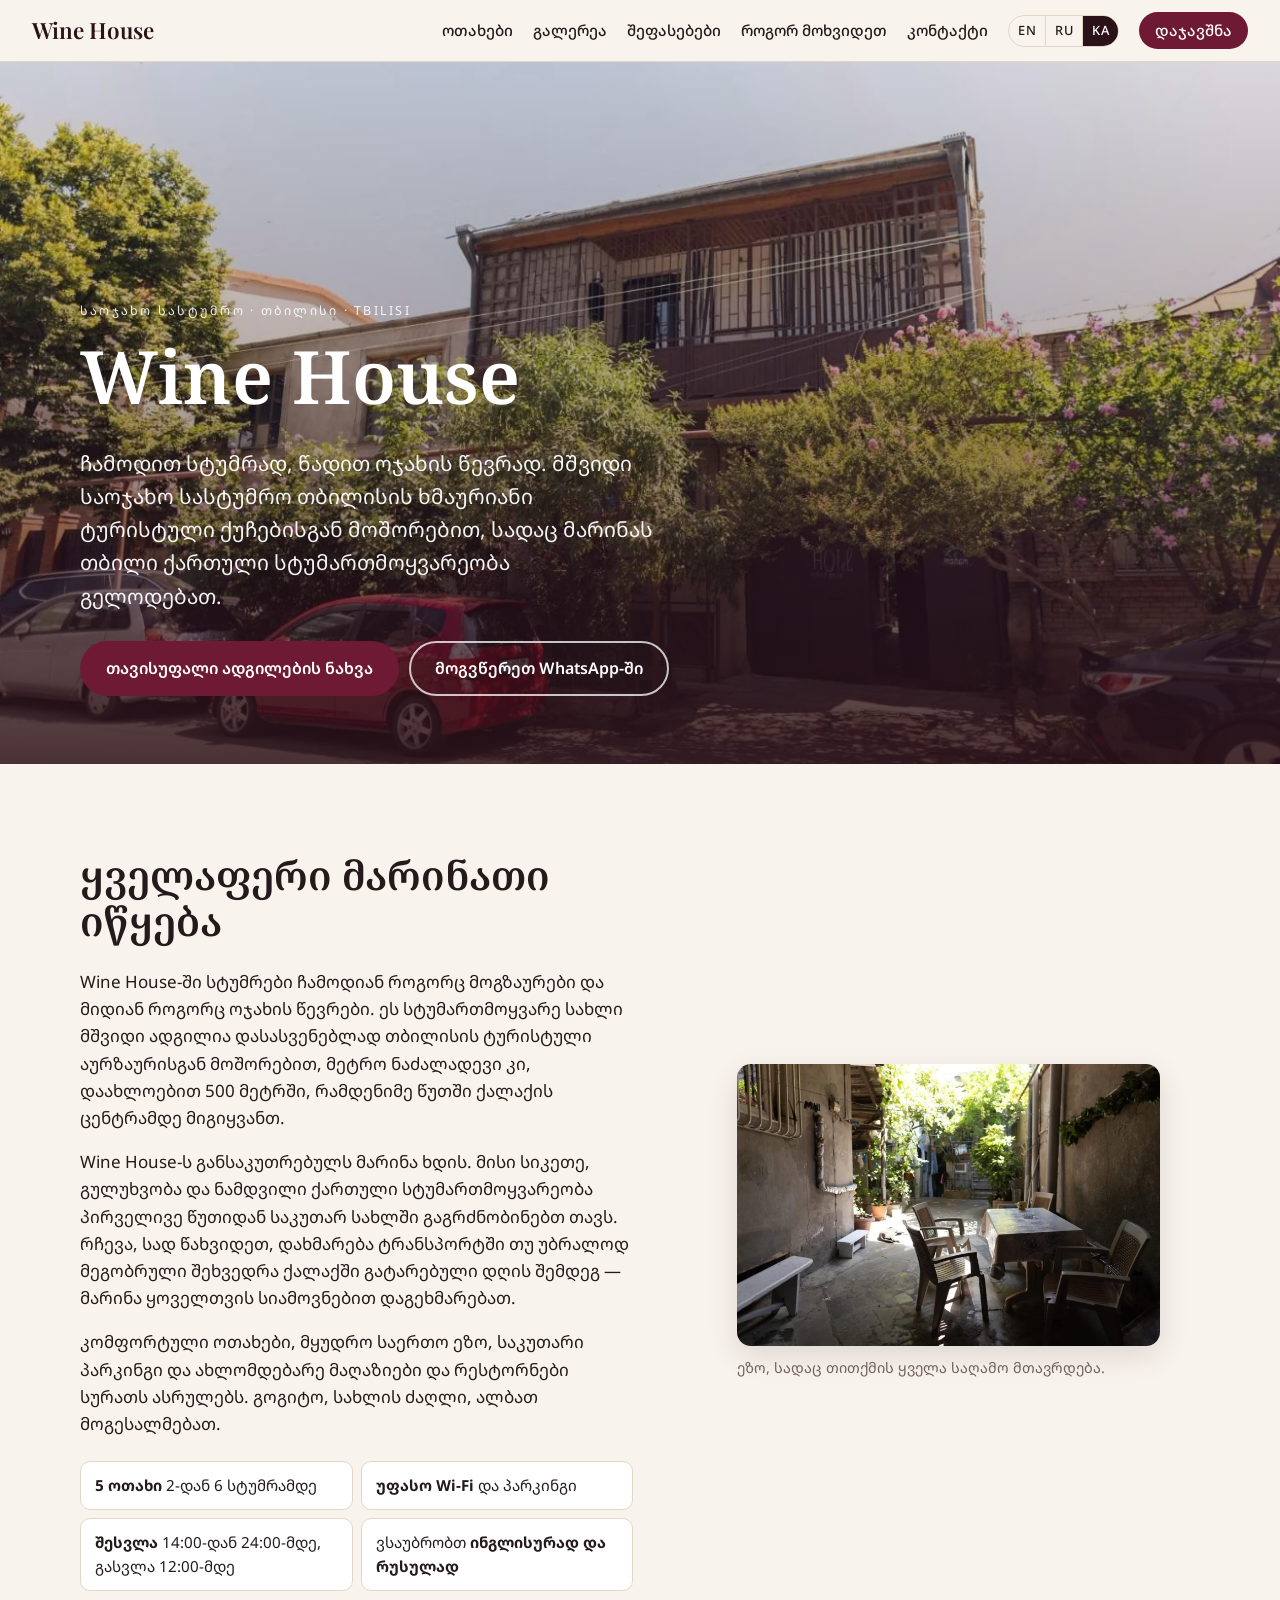
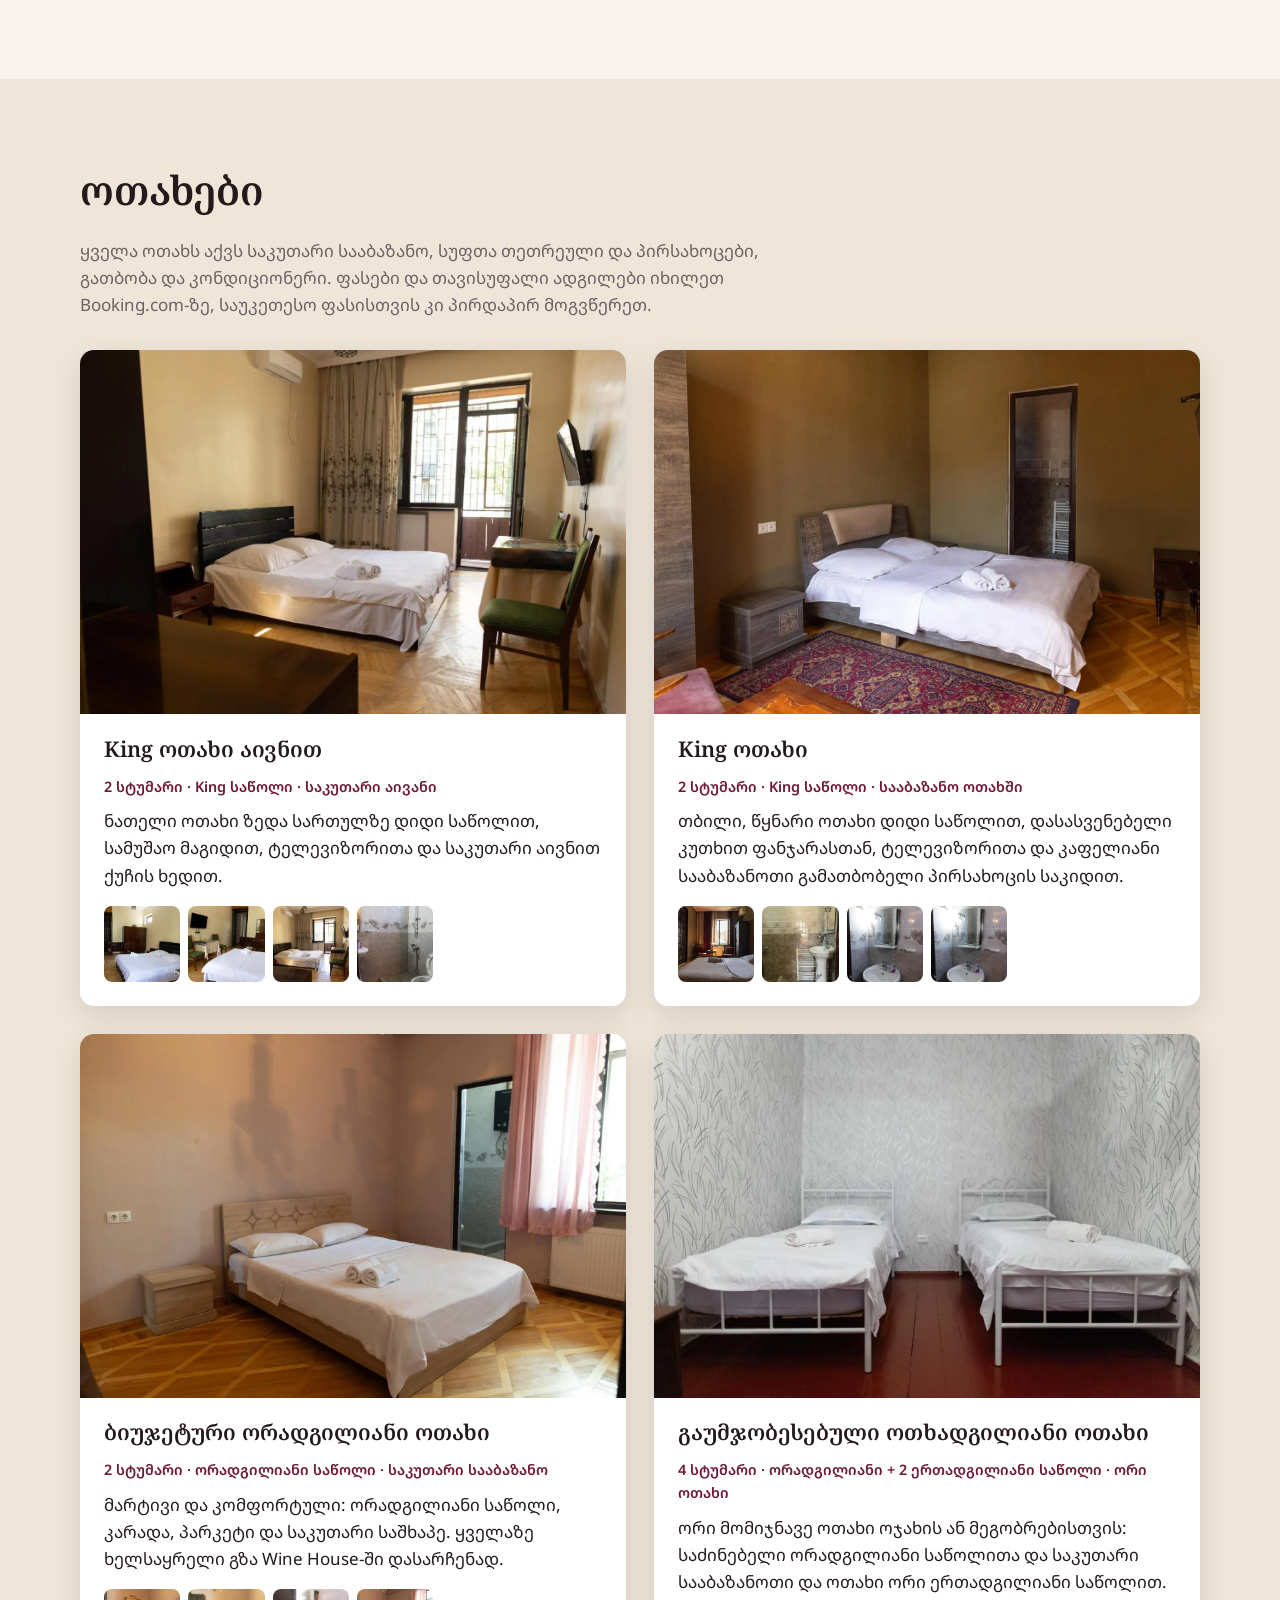
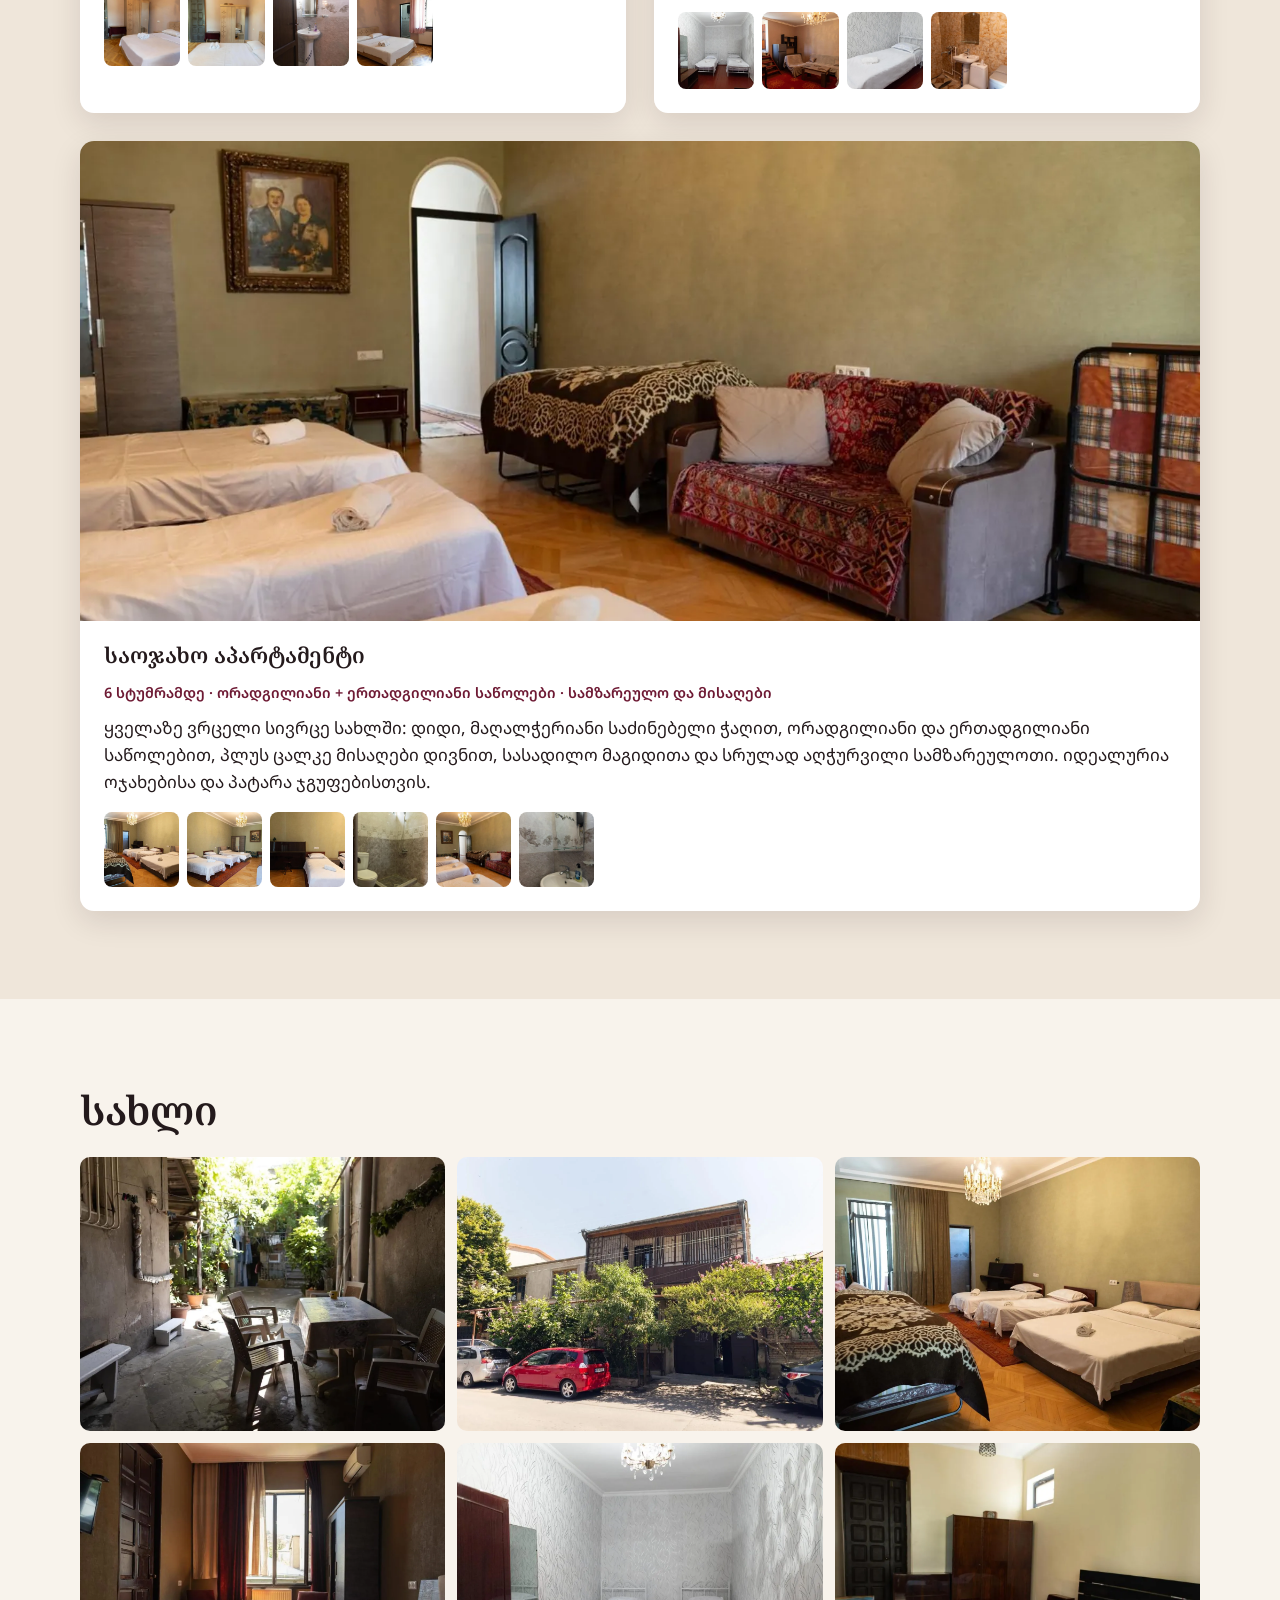
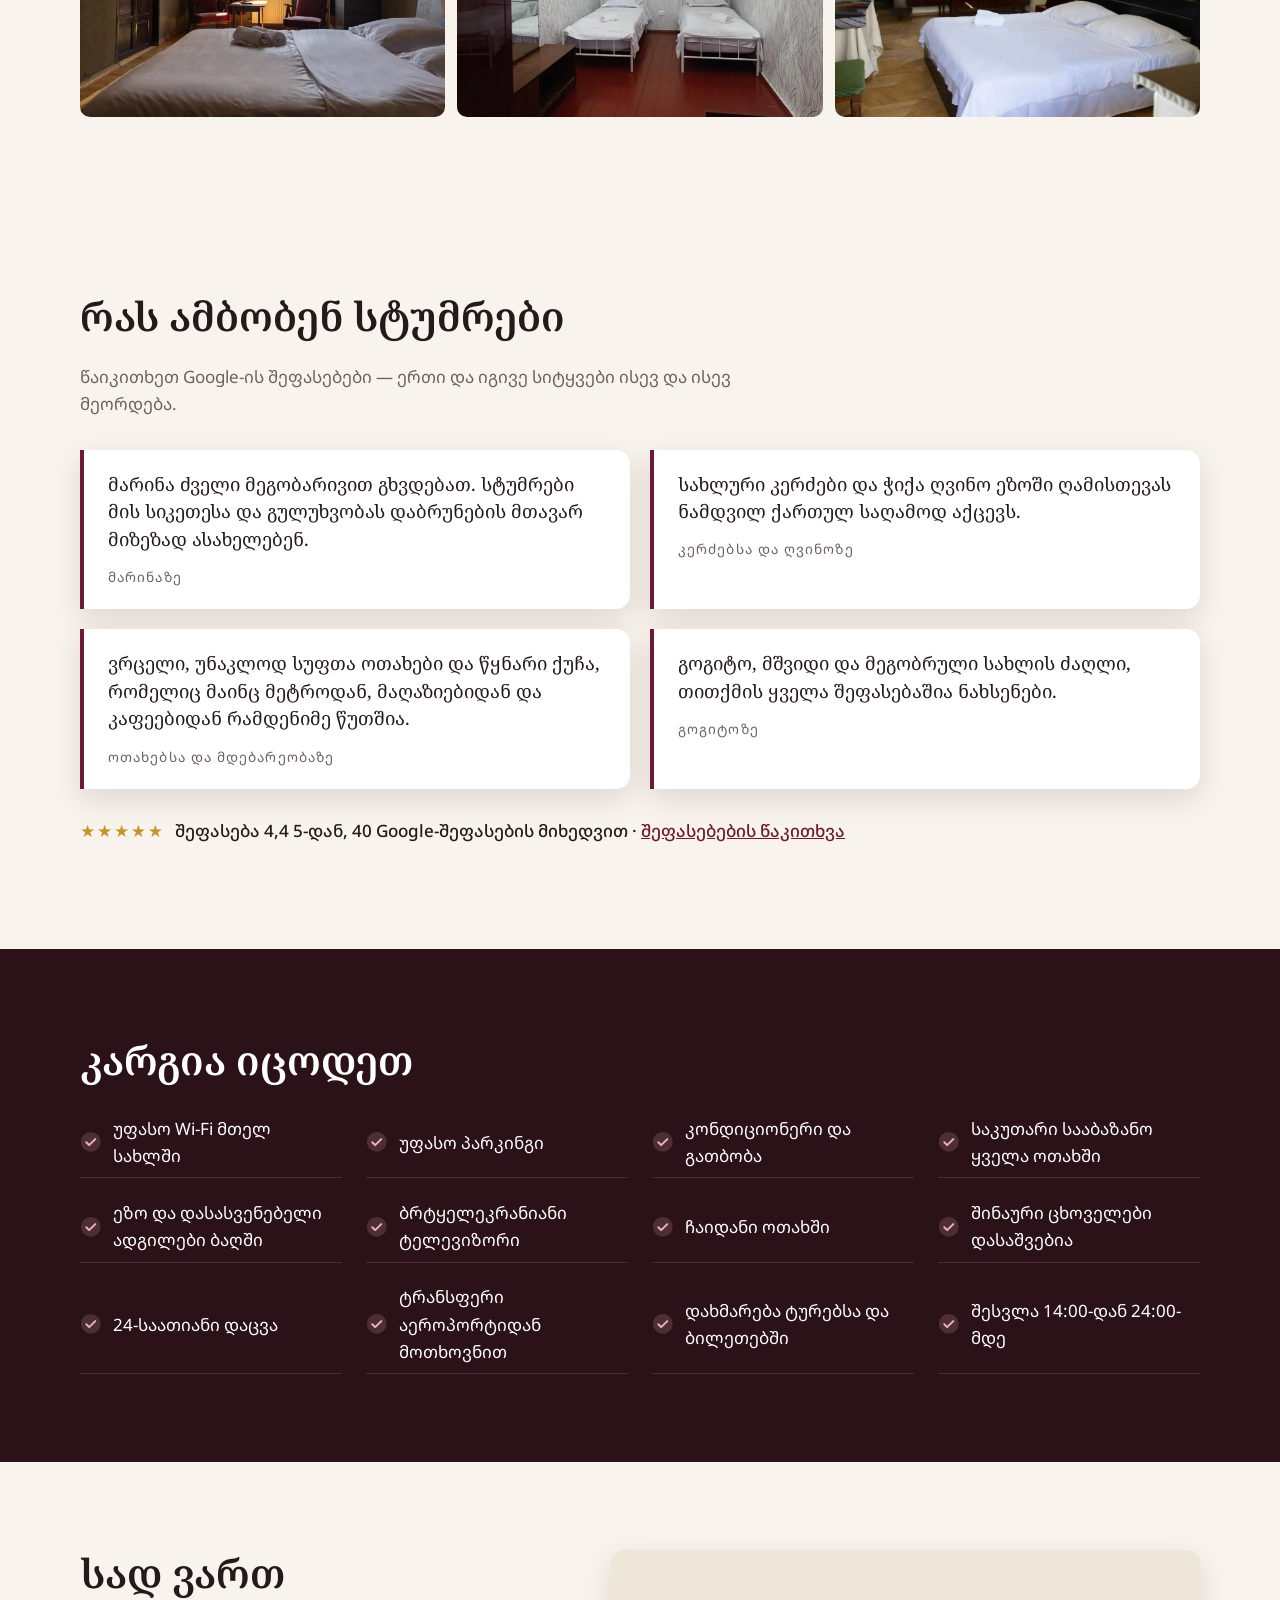
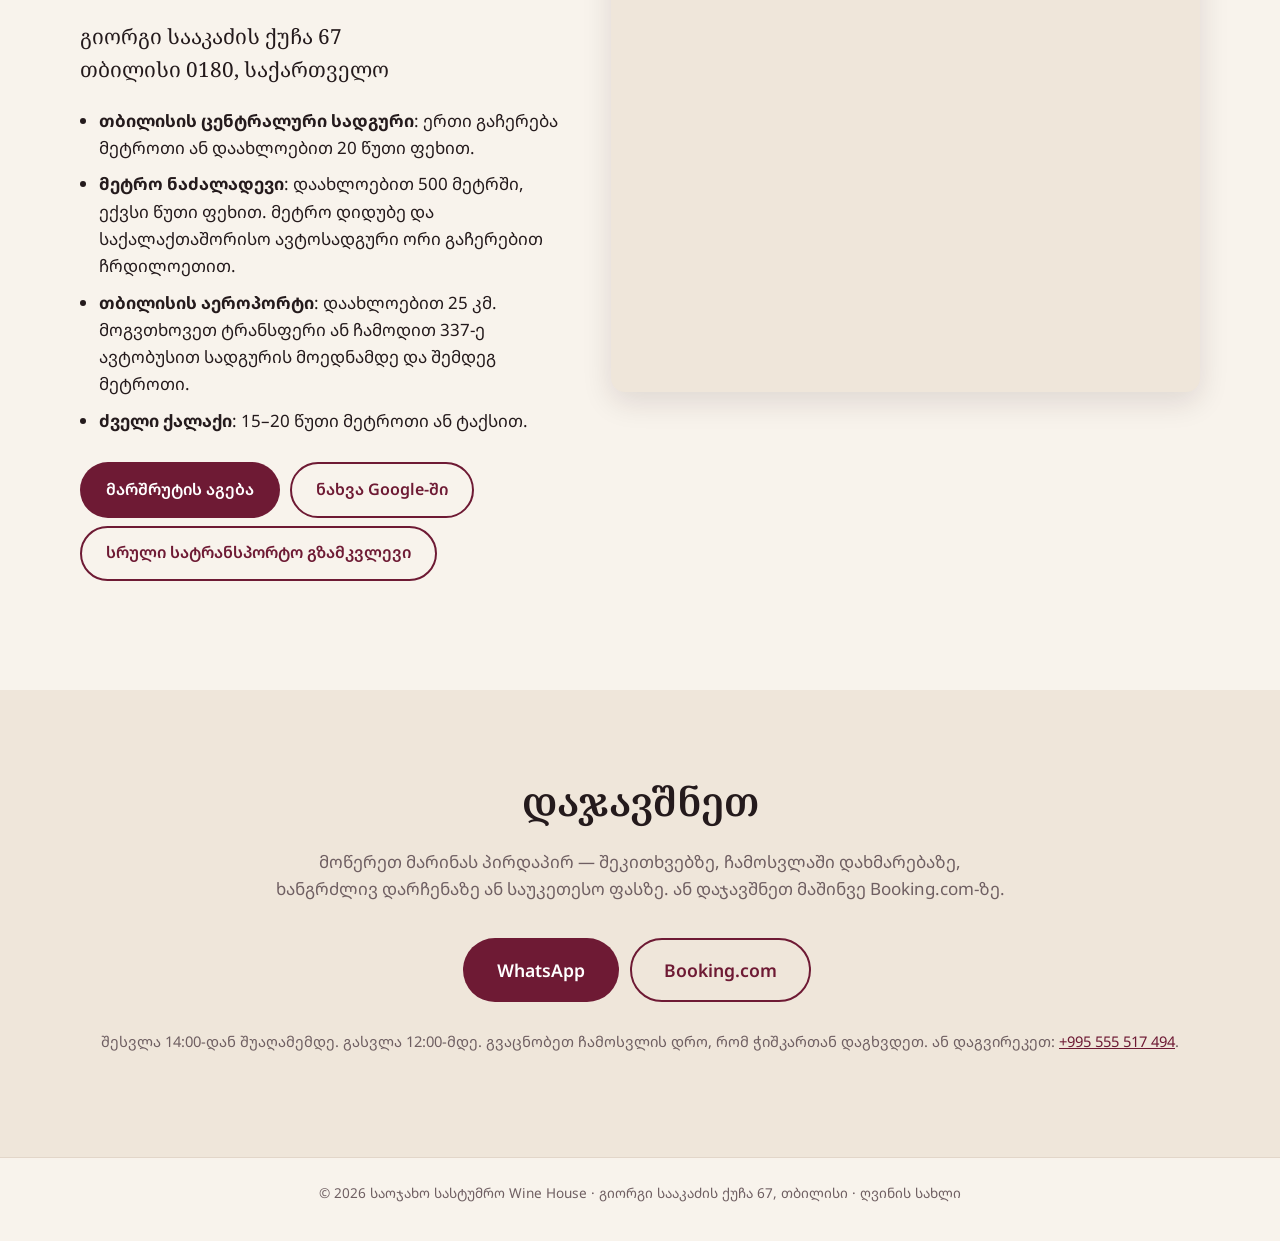
==== ka/index.html @ 27213afd "Add Georgian version of home page and transport guide, three-way language switcher Co-Authored-By: C" ====
<!DOCTYPE html>
<html lang="ka">
<head>
  <meta charset="utf-8">
  <meta name="viewport" content="width=device-width, initial-scale=1">
  <title>Wine House · საოჯახო სასტუმრო თბილისში</title>
  <meta name="description" content="Wine House — მარინას საოჯახო სასტუმრო თბილისში: მშვიდი ეზოიანი სახლი ტურისტული ქუჩებისგან მოშორებით, მეტრო ნაძალადევიდან 500 მეტრში. ჩამოდით სტუმრად, წადით ოჯახის წევრად.">
  <link rel="canonical" href="https://www.wine-house.ge/ka/">
  <link rel="alternate" hreflang="en" href="https://www.wine-house.ge/">
  <link rel="alternate" hreflang="ru" href="https://www.wine-house.ge/ru/">
  <link rel="alternate" hreflang="x-default" href="https://www.wine-house.ge/">
  <meta property="og:type" content="website">
  <meta property="og:url" content="https://www.wine-house.ge/ka/">
  <meta property="og:title" content="Wine House · საოჯახო სასტუმრო თბილისში">
  <meta property="og:description" content="მარინას საოჯახო სასტუმრო თბილისში. მშვიდი ეზო, კომფორტული ოთახები, ნამდვილი ქართული სტუმართმოყვარეობა, მეტროდან 500 მეტრში.">
  <meta property="og:image" content="https://www.wine-house.ge/img/og.jpg">
  <meta name="theme-color" content="#2b1118">
  <link rel="preconnect" href="https://fonts.googleapis.com">
  <link rel="preconnect" href="https://fonts.gstatic.com" crossorigin>
  <link href="https://fonts.googleapis.com/css2?family=Playfair+Display:ital,wght@0,500;0,600;1,500&family=Noto+Sans:wght@400;500;600&family=Noto+Sans+Georgian:wght@400;500;600&family=Noto+Serif+Georgian:wght@500;600&display=swap" rel="stylesheet">
  <link rel="stylesheet" href="../style.css">
  <script type="application/ld+json">
  {
    "@context": "https://schema.org",
    "@type": "LodgingBusiness",
    "name": "Wine House",
    "url": "https://www.wine-house.ge/",
    "image": "https://www.wine-house.ge/img/og.jpg",
    "address": {
      "@type": "PostalAddress",
      "streetAddress": "67 Giorgi Saakadze Street",
      "addressLocality": "Tbilisi",
      "postalCode": "0180",
      "addressCountry": "GE"
    },
    "geo": { "@type": "GeoCoordinates", "latitude": 41.736988, "longitude": 44.796784 },
    "telephone": "+995555517494",
    "checkinTime": "14:00",
    "checkoutTime": "12:00",
    "petsAllowed": true,
    "amenityFeature": [
      { "@type": "LocationFeatureSpecification", "name": "Free Wi-Fi", "value": true },
      { "@type": "LocationFeatureSpecification", "name": "Free parking", "value": true },
      { "@type": "LocationFeatureSpecification", "name": "Air conditioning", "value": true },
      { "@type": "LocationFeatureSpecification", "name": "Garden", "value": true }
    ]
  }
  </script>
</head>
<body>

<header class="site-header">
  <a class="brand" href="#top">Wine House</a>
  <nav class="nav" aria-label="Main">
    <a href="#rooms">ოთახები</a>
    <a href="#gallery">გალერეა</a>
    <a href="#guests">შეფასებები</a>
    <a href="getting-here.html">როგორ მოხვიდეთ</a>
    <a href="#contact">კონტაქტი</a>
    <span class="langs"><a class="lang" href="../index.html" lang="en" hreflang="en" title="English">EN</a><a class="lang" href="../ru/index.html" lang="ru" hreflang="ru" title="Русский">RU</a><a class="lang on" href="index.html" lang="ka" hreflang="ka" title="ქართული" aria-current="true">KA</a></span>
    <a class="nav-cta" href="https://www.booking.com/hotel/ge/royal-arch.html" target="_blank" rel="noopener">დაჯავშნა</a>
  </nav>
</header>

<main id="top">

  <section class="hero">
    <img class="hero-img" src="../img/exterior.webp" alt="Wine House ქუჩიდან: ხის აივანი და აყვავებული ხეები" width="1536" height="1025" fetchpriority="high">
    <div class="hero-overlay">
      <p class="eyebrow">საოჯახო სასტუმრო · თბილისი · <span class="ka">Tbilisi</span></p>
      <h1>Wine House</h1>
      <p class="lead">ჩამოდით სტუმრად, წადით ოჯახის წევრად. მშვიდი საოჯახო სასტუმრო თბილისის ხმაურიანი ტურისტული ქუჩებისგან მოშორებით, სადაც მარინას თბილი ქართული სტუმართმოყვარეობა გელოდებათ.</p>
      <div class="hero-actions">
        <a class="btn btn-primary" href="https://www.booking.com/hotel/ge/royal-arch.html" target="_blank" rel="noopener">თავისუფალი ადგილების ნახვა</a>
        <a class="btn btn-ghost" href="https://wa.me/995555517494" target="_blank" rel="noopener">მოგვწერეთ WhatsApp-ში</a>
      </div>
    </div>
  </section>

  <section class="intro container">
    <div class="intro-text">
      <h2>ყველაფერი მარინათი იწყება</h2>
      <p>Wine House-ში სტუმრები ჩამოდიან როგორც მოგზაურები და მიდიან როგორც ოჯახის წევრები. ეს სტუმართმოყვარე სახლი მშვიდი ადგილია დასასვენებლად თბილისის ტურისტული აურზაურისგან მოშორებით, მეტრო ნაძალადევი კი, დაახლოებით 500 მეტრში, რამდენიმე წუთში ქალაქის ცენტრამდე მიგიყვანთ.</p>
      <p>Wine House-ს განსაკუთრებულს მარინა ხდის. მისი სიკეთე, გულუხვობა და ნამდვილი ქართული სტუმართმოყვარეობა პირველივე წუთიდან საკუთარ სახლში გაგრძნობინებთ თავს. რჩევა, სად წახვიდეთ, დახმარება ტრანსპორტში თუ უბრალოდ მეგობრული შეხვედრა ქალაქში გატარებული დღის შემდეგ — მარინა ყოველთვის სიამოვნებით დაგეხმარებათ.</p>
      <p>კომფორტული ოთახები, მყუდრო საერთო ეზო, საკუთარი პარკინგი და ახლომდებარე მაღაზიები და რესტორნები სურათს ასრულებს. გოგიტო, სახლის ძაღლი, ალბათ მოგესალმებათ.</p>
      <ul class="facts">
        <li><strong>5 ოთახი</strong> 2-დან 6 სტუმრამდე</li>
        <li><strong>უფასო Wi-Fi</strong> და პარკინგი</li>
        <li><strong>შესვლა</strong> 14:00-დან 24:00-მდე, გასვლა 12:00-მდე</li>
        <li>ვსაუბრობთ <strong>ინგლისურად და რუსულად</strong></li>
      </ul>
    </div>
    <figure class="intro-img">
      <img src="../img/courtyard.webp" alt="ჩრდილიანი ეზო მაგიდითა და სკამებით ვაზის ქვეშ" width="1536" height="1025" loading="lazy" data-full="../img/courtyard.webp">
      <figcaption>ეზო, სადაც თითქმის ყველა საღამო მთავრდება.</figcaption>
    </figure>
  </section>

  <section id="rooms" class="rooms">
    <div class="container">
      <h2>ოთახები</h2>
      <p class="section-lead">ყველა ოთახს აქვს საკუთარი სააბაზანო, სუფთა თეთრეული და პირსახოცები, გათბობა და კონდიციონერი. ფასები და თავისუფალი ადგილები იხილეთ Booking.com-ზე, საუკეთესო ფასისთვის კი პირდაპირ მოგვწერეთ.</p>

      <div class="room-grid">

        <article class="room">
          <a class="room-cover" href="../img/king-balcony-3.webp" data-full="../img/king-balcony-3.webp">
            <img src="../img/king-balcony-3.webp" alt="აივნიანი ოთახი: დიდი საწოლი, მაგიდა და ღია აივნის კარი" width="1280" height="853" loading="lazy">
          </a>
          <div class="room-body">
            <h3>King ოთახი აივნით</h3>
            <p class="room-meta">2 სტუმარი · King საწოლი · საკუთარი აივანი</p>
            <p>ნათელი ოთახი ზედა სართულზე დიდი საწოლით, სამუშაო მაგიდით, ტელევიზორითა და საკუთარი აივნით ქუჩის ხედით.</p>
            <div class="thumbs">
              <a href="../img/king-balcony-1.webp" data-full="../img/king-balcony-1.webp"><img src="../img/king-balcony-1.webp" alt="" loading="lazy"></a>
              <a href="../img/king-balcony-2.webp" data-full="../img/king-balcony-2.webp"><img src="../img/king-balcony-2.webp" alt="" loading="lazy"></a>
              <a href="../img/king-balcony-4.webp" data-full="../img/king-balcony-4.webp"><img src="../img/king-balcony-4.webp" alt="" loading="lazy"></a>
              <a href="../img/king-balcony-5.webp" data-full="../img/king-balcony-5.webp"><img src="../img/king-balcony-5.webp" alt="" loading="lazy"></a>
            </div>
          </div>
        </article>

        <article class="room">
          <a class="room-cover" href="../img/king-1.webp" data-full="../img/king-1.webp">
            <img src="../img/king-1.webp" alt="King ოთახი ზეთისხილისფერი კედლებით, ხალიჩითა და სააბაზანოთი" width="1600" height="1066" loading="lazy">
          </a>
          <div class="room-body">
            <h3>King ოთახი</h3>
            <p class="room-meta">2 სტუმარი · King საწოლი · სააბაზანო ოთახში</p>
            <p>თბილი, წყნარი ოთახი დიდი საწოლით, დასასვენებელი კუთხით ფანჯარასთან, ტელევიზორითა და კაფელიანი სააბაზანოთი გამათბობელი პირსახოცის საკიდით.</p>
            <div class="thumbs">
              <a href="../img/king-3.webp" data-full="../img/king-3.webp"><img src="../img/king-3.webp" alt="" loading="lazy"></a>
              <a href="../img/king-2.webp" data-full="../img/king-2.webp"><img src="../img/king-2.webp" alt="" loading="lazy"></a>
              <a href="../img/king-bath-1.webp" data-full="../img/king-bath-1.webp"><img src="../img/king-bath-1.webp" alt="" loading="lazy"></a>
              <a href="../img/king-6.webp" data-full="../img/king-6.webp"><img src="../img/king-6.webp" alt="" loading="lazy"></a>
            </div>
          </div>
        </article>

        <article class="room">
          <a class="room-cover" href="../img/budget-double-3.webp" data-full="../img/budget-double-3.webp">
            <img src="../img/budget-double-3.webp" alt="ბიუჯეტური ორადგილიანი ოთახი ორადგილიანი საწოლითა და საშხაპით" width="1600" height="1066" loading="lazy">
          </a>
          <div class="room-body">
            <h3>ბიუჯეტური ორადგილიანი ოთახი</h3>
            <p class="room-meta">2 სტუმარი · ორადგილიანი საწოლი · საკუთარი სააბაზანო</p>
            <p>მარტივი და კომფორტული: ორადგილიანი საწოლი, კარადა, პარკეტი და საკუთარი საშხაპე. ყველაზე ხელსაყრელი გზა Wine House-ში დასარჩენად.</p>
            <div class="thumbs">
              <a href="../img/budget-double-5.webp" data-full="../img/budget-double-5.webp"><img src="../img/budget-double-5.webp" alt="" loading="lazy"></a>
              <a href="../img/budget-double-2.webp" data-full="../img/budget-double-2.webp"><img src="../img/budget-double-2.webp" alt="" loading="lazy"></a>
              <a href="../img/budget-double-4.webp" data-full="../img/budget-double-4.webp"><img src="../img/budget-double-4.webp" alt="" loading="lazy"></a>
              <a href="../img/budget-double-1.webp" data-full="../img/budget-double-1.webp"><img src="../img/budget-double-1.webp" alt="" loading="lazy"></a>
            </div>
          </div>
        </article>

        <article class="room">
          <a class="room-cover" href="../img/quadruple-1.webp" data-full="../img/quadruple-1.webp">
            <img src="../img/quadruple-1.webp" alt="გაუმჯობესებული ოთხადგილიანი ოთახი: საძინებელი ორადგილიანი საწოლითა და სააბაზანოთი" width="1536" height="1025" loading="lazy">
          </a>
          <div class="room-body">
            <h3>გაუმჯობესებული ოთხადგილიანი ოთახი</h3>
            <p class="room-meta">4 სტუმარი · ორადგილიანი + 2 ერთადგილიანი საწოლი · ორი ოთახი</p>
            <p>ორი მომიჯნავე ოთახი ოჯახის ან მეგობრებისთვის: საძინებელი ორადგილიანი საწოლითა და საკუთარი სააბაზანოთი და ოთახი ორი ერთადგილიანი საწოლით.</p>
            <div class="thumbs">
              <a href="../img/quadruple-6.webp" data-full="../img/quadruple-6.webp"><img src="../img/quadruple-6.webp" alt="" loading="lazy"></a>
              <a href="../img/quadruple-2.webp" data-full="../img/quadruple-2.webp"><img src="../img/quadruple-2.webp" alt="" loading="lazy"></a>
              <a href="../img/quadruple-4.webp" data-full="../img/quadruple-4.webp"><img src="../img/quadruple-4.webp" alt="" loading="lazy"></a>
              <a href="../img/quadruple-bath.webp" data-full="../img/quadruple-bath.webp"><img src="../img/quadruple-bath.webp" alt="" loading="lazy"></a>
            </div>
          </div>
        </article>

        <article class="room room-wide">
          <a class="room-cover" href="../img/family-2.webp" data-full="../img/family-2.webp">
            <img src="../img/family-2.webp" alt="დიდი საოჯახო ოთახი ჭაღით, რამდენიმე საწოლითა და დივნით" width="1600" height="1066" loading="lazy">
          </a>
          <div class="room-body">
            <h3>საოჯახო აპარტამენტი</h3>
            <p class="room-meta">6 სტუმრამდე · ორადგილიანი + ერთადგილიანი საწოლები · სამზარეულო და მისაღები</p>
            <p>ყველაზე ვრცელი სივრცე სახლში: დიდი, მაღალჭერიანი საძინებელი ჭაღით, ორადგილიანი და ერთადგილიანი საწოლებით, პლუს ცალკე მისაღები დივნით, სასადილო მაგიდითა და სრულად აღჭურვილი სამზარეულოთი. იდეალურია ოჯახებისა და პატარა ჯგუფებისთვის.</p>
            <div class="thumbs">
              <a href="../img/family-3.webp" data-full="../img/family-3.webp"><img src="../img/family-3.webp" alt="" loading="lazy"></a>
              <a href="../img/family-6.webp" data-full="../img/family-6.webp"><img src="../img/family-6.webp" alt="" loading="lazy"></a>
              <a href="../img/family-7.webp" data-full="../img/family-7.webp"><img src="../img/family-7.webp" alt="" loading="lazy"></a>
              <a href="../img/family-1.webp" data-full="../img/family-1.webp"><img src="../img/family-1.webp" alt="" loading="lazy"></a>
              <a href="../img/family-4.webp" data-full="../img/family-4.webp"><img src="../img/family-4.webp" alt="" loading="lazy"></a>
              <a href="../img/family-5.webp" data-full="../img/family-5.webp"><img src="../img/family-5.webp" alt="" loading="lazy"></a>
            </div>
          </div>
        </article>

      </div>
    </div>
  </section>

  <section id="gallery" class="gallery container">
    <h2>სახლი</h2>
    <div class="masonry">
      <a href="../img/courtyard.webp" data-full="../img/courtyard.webp"><img src="../img/courtyard.webp" alt="ეზო მაგიდით ვაზის ქვეშ" loading="lazy"></a>
      <a href="../img/exterior.webp" data-full="../img/exterior.webp"><img src="../img/exterior.webp" alt="სახლის ხედი ქუჩიდან" loading="lazy"></a>
      <a href="../img/family-3.webp" data-full="../img/family-3.webp"><img src="../img/family-3.webp" alt="საოჯახო ოთახი აივნის კარით" loading="lazy"></a>
      <a href="../img/king-3.webp" data-full="../img/king-3.webp"><img src="../img/king-3.webp" alt="ფანჯარასთან კუთხე King ოთახში" loading="lazy"></a>
      <a href="../img/quadruple-6.webp" data-full="../img/quadruple-6.webp"><img src="../img/quadruple-6.webp" alt="ორსაწოლიანი ოთახი ოთხადგილიან ნომერში" loading="lazy"></a>
      <a href="../img/king-balcony-1.webp" data-full="../img/king-balcony-1.webp"><img src="../img/king-balcony-1.webp" alt="აივნიანი ოთახი, კარადის მხარე" loading="lazy"></a>
    </div>
  </section>

  <section id="guests" class="guests">
    <div class="container">
      <h2>რას ამბობენ სტუმრები</h2>
      <p class="section-lead">წაიკითხეთ Google-ის შეფასებები — ერთი და იგივე სიტყვები ისევ და ისევ მეორდება.</p>
      <div class="quote-grid">
        <blockquote>
          <p>მარინა ძველი მეგობარივით გხვდებათ. სტუმრები მის სიკეთესა და გულუხვობას დაბრუნების მთავარ მიზეზად ასახელებენ.</p>
          <cite>მარინაზე</cite>
        </blockquote>
        <blockquote>
          <p>სახლური კერძები და ჭიქა ღვინო ეზოში ღამისთევას ნამდვილ ქართულ საღამოდ აქცევს.</p>
          <cite>კერძებსა და ღვინოზე</cite>
        </blockquote>
        <blockquote>
          <p>ვრცელი, უნაკლოდ სუფთა ოთახები და წყნარი ქუჩა, რომელიც მაინც მეტროდან, მაღაზიებიდან და კაფეებიდან რამდენიმე წუთშია.</p>
          <cite>ოთახებსა და მდებარეობაზე</cite>
        </blockquote>
        <blockquote>
          <p>გოგიტო, მშვიდი და მეგობრული სახლის ძაღლი, თითქმის ყველა შეფასებაშია ნახსენები.</p>
          <cite>გოგიტოზე</cite>
        </blockquote>
      </div>
      <!-- RATING: update the numbers now and then from the Google listing -->
      <p class="rating"><span class="stars" aria-hidden="true">★★★★★</span> შეფასება 4,4 5-დან, 40 Google-შეფასების მიხედვით · <a href="https://share.google/OnaIryUc26GvY1bTb" target="_blank" rel="noopener">შეფასებების წაკითხვა</a></p>
    </div>
  </section>

  <section class="amenities">
    <div class="container">
      <h2>კარგია იცოდეთ</h2>
      <svg width="0" height="0" style="position:absolute" aria-hidden="true"><symbol id="i-check" viewBox="0 0 24 24"><circle cx="12" cy="12" r="11" fill="currentColor" opacity=".18"/><path d="M7 12.5l3.2 3.2L17 9" fill="none" stroke="currentColor" stroke-width="2.2" stroke-linecap="round" stroke-linejoin="round"/></symbol></svg>
      <ul class="amenity-grid">
        <li><svg class="ico" aria-hidden="true"><use href="#i-check"/></svg>უფასო Wi-Fi მთელ სახლში</li>
        <li><svg class="ico" aria-hidden="true"><use href="#i-check"/></svg>უფასო პარკინგი</li>
        <li><svg class="ico" aria-hidden="true"><use href="#i-check"/></svg>კონდიციონერი და გათბობა</li>
        <li><svg class="ico" aria-hidden="true"><use href="#i-check"/></svg>საკუთარი სააბაზანო ყველა ოთახში</li>
        <li><svg class="ico" aria-hidden="true"><use href="#i-check"/></svg>ეზო და დასასვენებელი ადგილები ბაღში</li>
        <li><svg class="ico" aria-hidden="true"><use href="#i-check"/></svg>ბრტყელეკრანიანი ტელევიზორი</li>
        <li><svg class="ico" aria-hidden="true"><use href="#i-check"/></svg>ჩაიდანი ოთახში</li>
        <li><svg class="ico" aria-hidden="true"><use href="#i-check"/></svg>შინაური ცხოველები დასაშვებია</li>
        <li><svg class="ico" aria-hidden="true"><use href="#i-check"/></svg>24-საათიანი დაცვა</li>
        <li><svg class="ico" aria-hidden="true"><use href="#i-check"/></svg>ტრანსფერი აეროპორტიდან მოთხოვნით</li>
        <li><svg class="ico" aria-hidden="true"><use href="#i-check"/></svg>დახმარება ტურებსა და ბილეთებში</li>
        <li><svg class="ico" aria-hidden="true"><use href="#i-check"/></svg>შესვლა 14:00-დან 24:00-მდე</li>
      </ul>
    </div>
  </section>

  <section id="location" class="location container">
    <div class="location-text">
      <h2>სად ვართ</h2>
      <p class="address">გიორგი სააკაძის ქუჩა 67<br>თბილისი 0180, საქართველო</p>
      <ul class="directions">
        <li><strong>თბილისის ცენტრალური სადგური</strong>: ერთი გაჩერება მეტროთი ან დაახლოებით 20 წუთი ფეხით.</li>
        <li><strong>მეტრო ნაძალადევი</strong>: დაახლოებით 500 მეტრში, ექვსი წუთი ფეხით. მეტრო დიდუბე და საქალაქთაშორისო ავტოსადგური ორი გაჩერებით ჩრდილოეთით.</li>
        <li><strong>თბილისის აეროპორტი</strong>: დაახლოებით 25 კმ. მოგვთხოვეთ ტრანსფერი ან ჩამოდით 337-ე ავტობუსით სადგურის მოედნამდე და შემდეგ მეტროთი.</li>
        <li><strong>ძველი ქალაქი</strong>: 15–20 წუთი მეტროთი ან ტაქსით.</li>
      </ul>
      <p>
        <a class="btn btn-primary" href="https://www.google.com/maps/dir/?api=1&destination=41.736988,44.796784" target="_blank" rel="noopener">მარშრუტის აგება</a>
        <a class="btn btn-ghost" href="https://share.google/OnaIryUc26GvY1bTb" target="_blank" rel="noopener">ნახვა Google-ში</a>
        <a class="btn btn-ghost" href="getting-here.html">სრული სატრანსპორტო გზამკვლევი</a>
      </p>
    </div>
    <div class="map">
      <iframe title="რუკა: Wine House, გიორგი სააკაძის ქუჩა 67, თბილისი" src="https://www.google.com/maps?q=41.736988,44.796784&z=16&output=embed" loading="lazy" allowfullscreen referrerpolicy="no-referrer-when-downgrade"></iframe>
    </div>
  </section>

  <section id="contact" class="contact">
    <div class="container">
      <h2>დაჯავშნეთ</h2>
      <p class="section-lead">მოწერეთ მარინას პირდაპირ — შეკითხვებზე, ჩამოსვლაში დახმარებაზე, ხანგრძლივ დარჩენაზე ან საუკეთესო ფასზე. ან დაჯავშნეთ მაშინვე Booking.com-ზე.</p>
      <div class="contact-actions">
        <a class="btn btn-primary btn-lg" href="https://wa.me/995555517494" target="_blank" rel="noopener">WhatsApp</a>
        <a class="btn btn-ghost btn-lg" href="https://www.booking.com/hotel/ge/royal-arch.html" target="_blank" rel="noopener">Booking.com</a>
      </div>
      <p class="small">შესვლა 14:00-დან შუაღამემდე. გასვლა 12:00-მდე. გვაცნობეთ ჩამოსვლის დრო, რომ ჭიშკართან დაგხვდეთ. ან დაგვირეკეთ: <a href="tel:+995555517494">+995 555 517 494</a>.</p>
    </div>
  </section>

</main>

<footer class="site-footer">
  <p>© <span id="y"></span> საოჯახო სასტუმრო Wine House · გიორგი სააკაძის ქუჩა 67, თბილისი · <span class="ka">ღვინის სახლი</span></p>
</footer>

<div class="lightbox" id="lightbox" hidden>
  <button class="lb-close" aria-label="დახურვა">×</button>
  <button class="lb-prev" aria-label="წინა">‹</button>
  <img id="lb-img" alt="">
  <button class="lb-next" aria-label="შემდეგი">›</button>
</div>

<script>
document.getElementById('y').textContent = new Date().getFullYear();

(function () {
  var items = Array.prototype.slice.call(document.querySelectorAll('[data-full]'));
  var box = document.getElementById('lightbox');
  var img = document.getElementById('lb-img');
  var i = 0;
  function show(n) {
    i = (n + items.length) % items.length;
    img.src = items[i].getAttribute('data-full');
    var inner = items[i].querySelector('img');
    img.alt = inner ? inner.alt : (items[i].alt || '');
    box.hidden = false;
    document.body.style.overflow = 'hidden';
  }
  function hide() { box.hidden = true; img.src = ''; document.body.style.overflow = ''; }
  items.forEach(function (el, n) {
    el.addEventListener('click', function (e) { e.preventDefault(); show(n); });
  });
  box.querySelector('.lb-close').addEventListener('click', hide);
  box.querySelector('.lb-prev').addEventListener('click', function () { show(i - 1); });
  box.querySelector('.lb-next').addEventListener('click', function () { show(i + 1); });
  box.addEventListener('click', function (e) { if (e.target === box) hide(); });
  document.addEventListener('keydown', function (e) {
    if (box.hidden) return;
    if (e.key === 'Escape') hide();
    if (e.key === 'ArrowLeft') show(i - 1);
    if (e.key === 'ArrowRight') show(i + 1);
  });
})();
</script>
</body>
</html>
---- style.css ----
:root {
  --wine: #6e1a34;
  --wine-deep: #2b1118;
  --wine-hover: #8a2244;
  --cream: #f8f3ec;
  --cream-dark: #efe6da;
  --ink: #241a1c;
  --muted: #6f5f62;
  --line: #e2d6c9;
  --serif: "Playfair Display", Georgia, "Times New Roman", serif;
  --sans: "Noto Sans", system-ui, -apple-system, "Segoe UI", sans-serif;
  --radius: 14px;
  --shadow: 0 10px 30px rgba(43, 17, 24, .12);
}
* { box-sizing: border-box; }
html { scroll-behavior: smooth; }
body {
  margin: 0;
  font-family: var(--sans);
  font-size: 1.0625rem;
  line-height: 1.6;
  color: var(--ink);
  background: var(--cream);
}
img { display: block; max-width: 100%; height: auto; }
h1, h2, h3 { font-family: var(--serif); font-weight: 600; line-height: 1.15; margin: 0 0 .6em; }
h2 { font-size: clamp(1.8rem, 3.5vw, 2.5rem); }
h3 { font-size: 1.35rem; }
p { margin: 0 0 1em; }
a { color: var(--wine); }
.ka { font-family: "Noto Sans Georgian", var(--sans); }
.container { width: min(1120px, 100% - 2.5rem); margin-inline: auto; }
section { padding-block: clamp(3rem, 7vw, 5.5rem); }
.section-lead { max-width: 46rem; color: var(--muted); margin-bottom: 2rem; }

/* header */
.site-header {
  position: sticky; top: 0; z-index: 20;
  display: flex; align-items: center; justify-content: space-between; gap: 1rem;
  padding: .75rem clamp(1rem, 3vw, 2rem);
  background: rgba(248, 243, 236, .92);
  backdrop-filter: blur(8px);
  border-bottom: 1px solid var(--line);
}
.brand { font-family: var(--serif); font-size: 1.4rem; font-weight: 600; color: var(--wine-deep); text-decoration: none; }
.nav { display: flex; gap: 1.25rem; align-items: center; }
.nav a { color: var(--ink); text-decoration: none; font-weight: 500; font-size: .95rem; }
.nav a:hover { color: var(--wine); }
.nav-cta { background: var(--wine); color: #fff !important; padding: .4rem 1rem; border-radius: 999px; }
.nav-cta:hover { background: var(--wine-hover); }
@media (max-width: 640px) { .nav a:not(.nav-cta) { display: none; } }

/* buttons */
.btn {
  display: inline-block; text-decoration: none; font-weight: 600; font-size: 1rem;
  padding: .8rem 1.5rem; border-radius: 999px; border: 2px solid transparent; margin: .25rem .4rem .25rem 0;
  transition: background .15s, color .15s, border-color .15s;
}
.btn-primary { background: var(--wine); color: #fff; }
.btn-primary:hover { background: var(--wine-hover); }
.btn-ghost { background: transparent; color: var(--wine); border-color: var(--wine); }
.btn-ghost:hover { background: var(--wine); color: #fff; }
.btn-lg { font-size: 1.1rem; padding: 1rem 2rem; }

/* hero */
.hero { position: relative; min-height: min(78vh, 880px); display: grid; place-items: end start; padding: 0; overflow: hidden; background: var(--wine-deep); }
.hero-img { position: absolute; inset: 0; width: 100%; height: 100%; object-fit: cover; object-position: center 40%; }
.hero-overlay {
  position: relative; z-index: 1; width: min(1120px, 100% - 2.5rem); margin-inline: auto;
  padding: clamp(6rem, 18vw, 10rem) 0 clamp(2.5rem, 6vw, 4rem);
  color: #fff;
}
.hero::after {
  content: ""; position: absolute; inset: 0;
  background: linear-gradient(180deg, rgba(43,17,24,.15) 0%, rgba(43,17,24,.35) 45%, rgba(43,17,24,.85) 100%);
}
.hero-overlay { max-width: 100%; }
.hero .eyebrow { letter-spacing: .18em; text-transform: uppercase; font-size: .78rem; opacity: .9; margin-bottom: .75rem; }
.hero h1 { font-size: clamp(2.8rem, 8vw, 5.5rem); margin-bottom: .4em; }
.hero .lead { font-size: clamp(1.05rem, 2.2vw, 1.3rem); max-width: 36rem; opacity: .95; margin-bottom: 1.5rem; }
.hero .btn-ghost { color: #fff; border-color: rgba(255,255,255,.75); }
.hero .btn-ghost:hover { background: #fff; color: var(--wine-deep); }

/* intro */
.intro { display: grid; gap: 2.5rem; align-items: center; grid-template-columns: 1fr; }
@media (min-width: 860px) { .intro { grid-template-columns: 1.1fr 1fr; gap: 4rem; } }
.intro-img img { border-radius: var(--radius); box-shadow: var(--shadow); cursor: zoom-in; }
.intro-img figcaption { font-size: .9rem; color: var(--muted); margin-top: .6rem; }
.facts { list-style: none; padding: 0; margin: 1.5rem 0 0; display: grid; gap: .5rem; grid-template-columns: repeat(auto-fit, minmax(14rem, 1fr)); }
.facts li { background: #fff; border: 1px solid var(--line); border-radius: 10px; padding: .7rem .9rem; font-size: .95rem; }

/* rooms */
.rooms { background: var(--cream-dark); }
.room-grid { display: grid; gap: 1.75rem; grid-template-columns: 1fr; }
@media (min-width: 720px) { .room-grid { grid-template-columns: 1fr 1fr; } .room-wide { grid-column: 1 / -1; } }
.room { background: #fff; border-radius: var(--radius); overflow: hidden; box-shadow: var(--shadow); display: flex; flex-direction: column; }
.room-cover img { aspect-ratio: 3 / 2; width: 100%; object-fit: cover; cursor: zoom-in; transition: transform .3s; }
.room-cover:hover img { transform: scale(1.02); }
.room-wide .room-cover img { aspect-ratio: 21 / 9; }
.room-body { padding: 1.4rem 1.5rem 1.5rem; }
.room-meta { color: var(--wine); font-weight: 600; font-size: .9rem; margin-bottom: .6rem; }
.thumbs { display: grid; grid-template-columns: repeat(auto-fill, minmax(72px, 1fr)); gap: .5rem; margin-top: .5rem; }
.thumbs a { display: block; border-radius: 8px; overflow: hidden; }
.thumbs img { aspect-ratio: 1; object-fit: cover; width: 100%; transition: opacity .15s; }
.thumbs a:hover img { opacity: .85; }

/* gallery */
.masonry { display: grid; gap: .75rem; grid-template-columns: repeat(2, 1fr); }
@media (min-width: 720px) { .masonry { grid-template-columns: repeat(3, 1fr); } }
.masonry a { display: block; border-radius: 10px; overflow: hidden; }
.masonry img { aspect-ratio: 4 / 3; width: 100%; object-fit: cover; transition: transform .3s; }
.masonry a:hover img { transform: scale(1.03); }

/* guests */
.guests { background: var(--cream); }
.quote-grid { display: grid; gap: 1.25rem; grid-template-columns: 1fr; }
@media (min-width: 720px) { .quote-grid { grid-template-columns: 1fr 1fr; } }
.quote-grid blockquote { margin: 0; background: #fff; border-left: 4px solid var(--wine); border-radius: 0 var(--radius) var(--radius) 0; padding: 1.25rem 1.5rem; box-shadow: var(--shadow); }
.quote-grid blockquote p { font-family: var(--serif); font-size: 1.15rem; line-height: 1.5; margin: 0 0 .6rem; }
.quote-grid cite { font-style: normal; font-size: .85rem; color: var(--muted); letter-spacing: .08em; text-transform: uppercase; }
.rating { margin-top: 1.75rem; font-weight: 500; }
.stars { color: #c9932a; letter-spacing: .1em; margin-right: .4rem; }

/* amenities */
.amenities { background: var(--wine-deep); color: #fff; }
.amenities h2 { color: #fff; }
.amenity-grid { list-style: none; padding: 0; margin: 0; display: grid; gap: .8rem 1.5rem; grid-template-columns: repeat(auto-fit, minmax(15rem, 1fr)); }
.amenity-grid li { display: flex; align-items: center; gap: .7rem; padding: .5rem 0; border-bottom: 1px solid rgba(255,255,255,.12); }
.ico { width: 1.35rem; height: 1.35rem; flex: none; color: #e8b3c4; }

/* location */
.location { display: grid; gap: 2.5rem; grid-template-columns: 1fr; align-items: start; }
@media (min-width: 860px) { .location { grid-template-columns: 1fr 1.2fr; } }
.address { font-family: var(--serif); font-size: 1.3rem; margin-bottom: 1.25rem; }
.directions { padding-left: 1.2rem; margin: 0 0 1.5rem; }
.directions li { margin-bottom: .6rem; }
.map { border-radius: var(--radius); overflow: hidden; box-shadow: var(--shadow); aspect-ratio: 4 / 3; background: var(--cream-dark); }
.map iframe { width: 100%; height: 100%; border: 0; }

/* contact */
.contact { background: var(--cream-dark); text-align: center; }
.contact .section-lead { margin-inline: auto; }
.contact-actions { margin: .5rem 0 1.5rem; }
.small { font-size: .92rem; color: var(--muted); }

/* footer */
.site-footer { text-align: center; font-size: .85rem; color: var(--muted); padding: 1.5rem 1rem; border-top: 1px solid var(--line); }

/* lightbox */
.lightbox[hidden] { display: none; }
.lightbox { position: fixed; inset: 0; z-index: 50; background: rgba(20, 8, 12, .94); display: flex; align-items: center; justify-content: center; }
.lightbox img { max-width: 92vw; max-height: 90vh; object-fit: contain; border-radius: 6px; }
.lightbox button { position: absolute; background: none; border: 0; color: #fff; font-size: 2.6rem; line-height: 1; cursor: pointer; padding: .5rem 1rem; opacity: .8; }
.lightbox button:hover { opacity: 1; }
.lb-close { top: .5rem; right: .75rem; }
.lb-prev { left: .25rem; top: 50%; transform: translateY(-50%); }
.lb-next { right: .25rem; top: 50%; transform: translateY(-50%); }
@media (prefers-reduced-motion: reduce) { html { scroll-behavior: auto; } * { transition: none !important; } }
.lang { border: 1px solid var(--line); border-radius: 999px; padding: .25rem .6rem; font-size: .8rem !important; letter-spacing: .05em; }
.lang:hover { border-color: var(--wine); }
@media (max-width: 640px) { .nav a.lang { display: inline-block; } }

/* article pages */
.article { width: min(800px, 100% - 2.5rem); margin-inline: auto; padding-block: 1rem 3rem; }
.article section { padding-block: 1.5rem; }
.article-head { padding-block: 2.5rem 1rem; }
.article-head .eyebrow { letter-spacing: .18em; text-transform: uppercase; font-size: .78rem; color: var(--muted); margin: 0 0 .5rem; }
.article-head h1 { font-size: clamp(2.2rem, 6vw, 3.4rem); }
.article-head .lead { font-size: 1.15rem; color: var(--muted); }
.article h2 { font-size: 1.7rem; margin-top: .5rem; }
.article h3 { font-size: 1.15rem; margin: 1.25rem 0 .4rem; }
.article ul { padding-left: 1.2rem; }
.article li { margin-bottom: .5rem; }
.tbl { width: 100%; border-collapse: collapse; background: #fff; border-radius: 10px; overflow: hidden; box-shadow: var(--shadow); font-size: .95rem; }
.tbl th, .tbl td { text-align: left; vertical-align: top; padding: .7rem .9rem; border-bottom: 1px solid var(--line); }
.tbl th { background: var(--cream-dark); font-weight: 600; white-space: nowrap; }
.tbl tr:last-child th, .tbl tr:last-child td { border-bottom: 0; }
.tbl-wrap { overflow-x: auto; }
.line { background: var(--wine-deep); color: #fff; padding: .8rem 1rem; border-radius: 10px; font-size: .95rem; }
.note { background: #fff7e6; border-left: 4px solid #e0a83a; padding: .7rem .9rem; border-radius: 0 8px 8px 0; font-size: .95rem; }
.callout { background: var(--wine-deep); color: #fff; border-radius: var(--radius); padding: 1.5rem 1.75rem !important; margin-top: 1rem; }
.callout h2 { color: #fff; }
.callout a { color: #fff; font-weight: 600; }
.map-fig { margin: 0 0 1.25rem; }
.map-fig img { width: 100%; height: auto; border-radius: 10px; box-shadow: var(--shadow); background: #fff; }
.map-fig figcaption { font-size: .85rem; color: var(--muted); margin-top: .5rem; }

/* language switcher */
.langs { display: inline-flex; border: 1px solid var(--line); border-radius: 999px; overflow: hidden; }
.langs .lang { border: 0; border-radius: 0; padding: .3rem .55rem; }
.langs .lang + .lang { border-left: 1px solid var(--line); }
.langs .lang.on { background: var(--wine-deep); color: #fff; }
@media (max-width: 640px) { .nav .langs { display: inline-flex; } }

/* Georgian typography */
html[lang="ka"] h1, html[lang="ka"] h2, html[lang="ka"] h3, html[lang="ka"] .address, html[lang="ka"] .quote-grid blockquote p, html[lang="ka"] .article-head .lead { font-family: "Noto Serif Georgian", "Noto Sans Georgian", Georgia, serif; }
html[lang="ka"] body, html[lang="ka"] .btn { font-family: "Noto Sans Georgian", "Noto Sans", system-ui, sans-serif; }
html[lang="ka"] .hero h1 { font-size: clamp(2.4rem, 7vw, 4.6rem); }
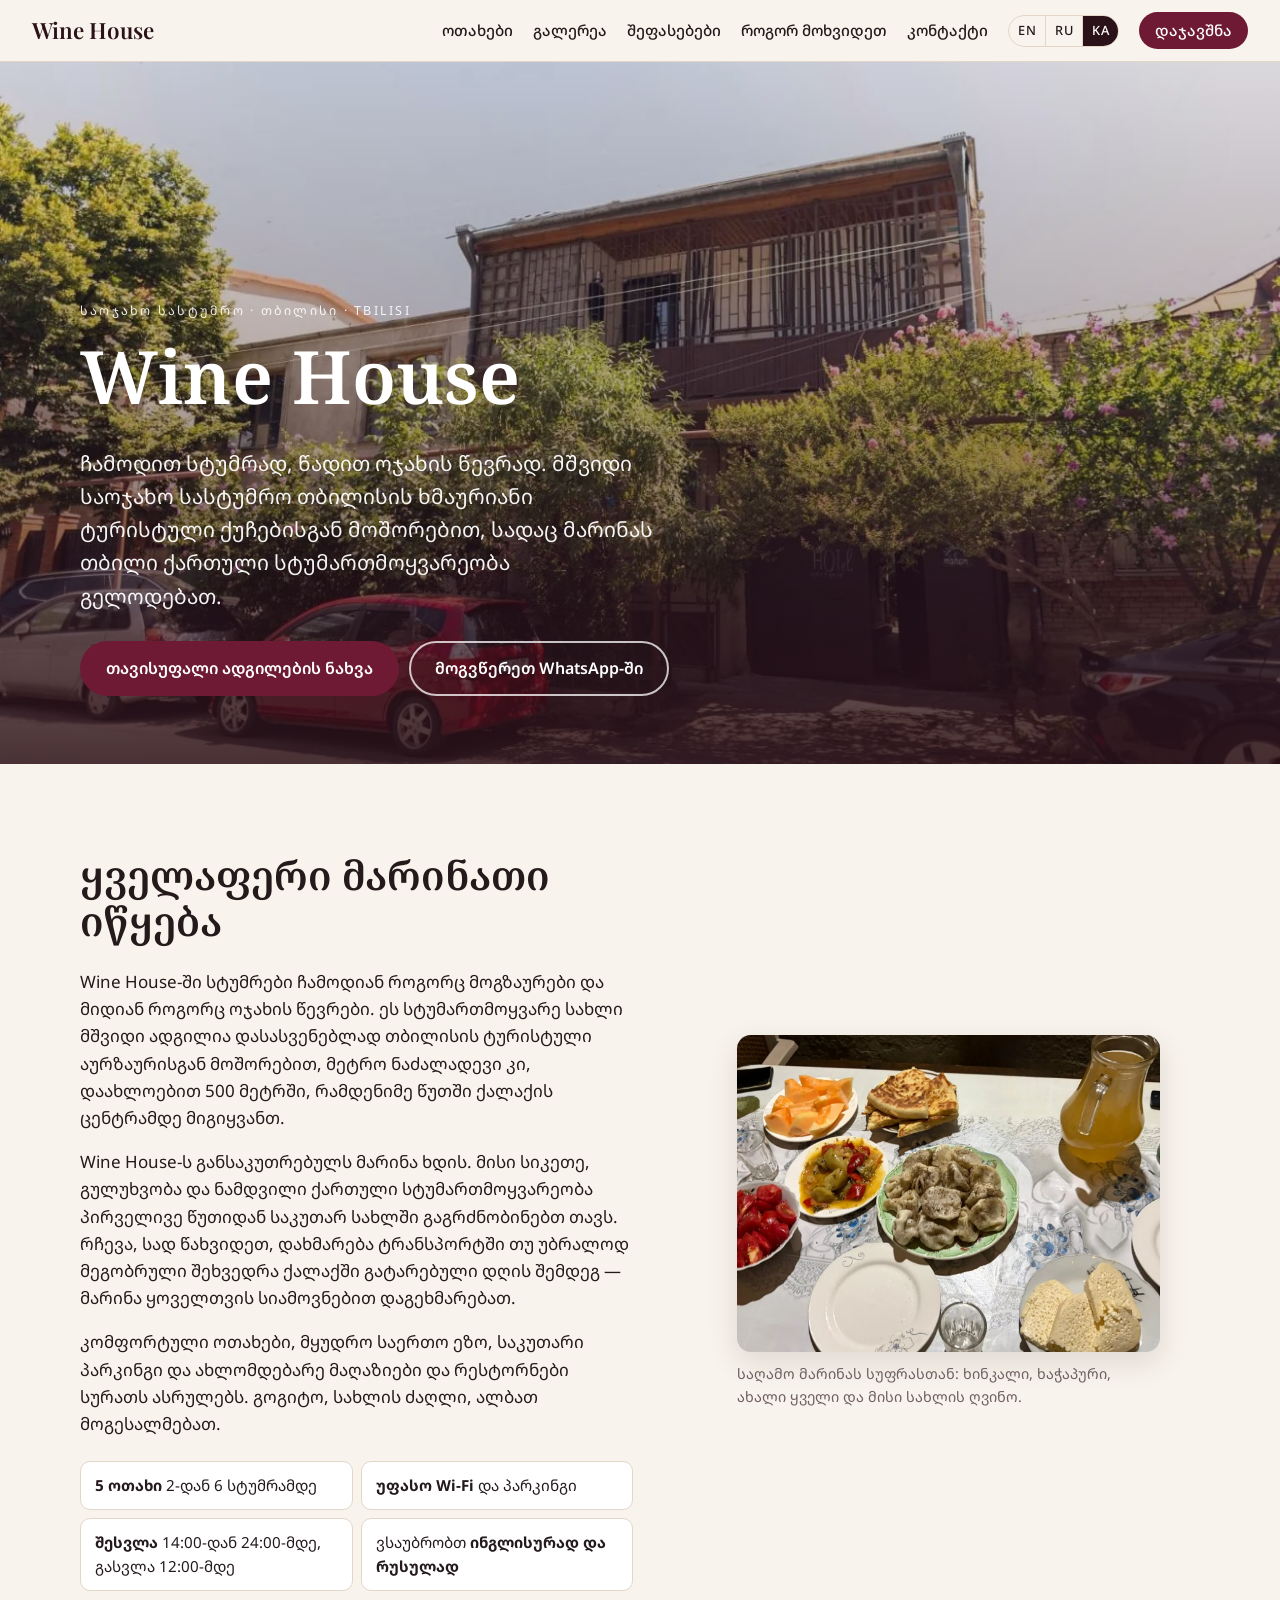
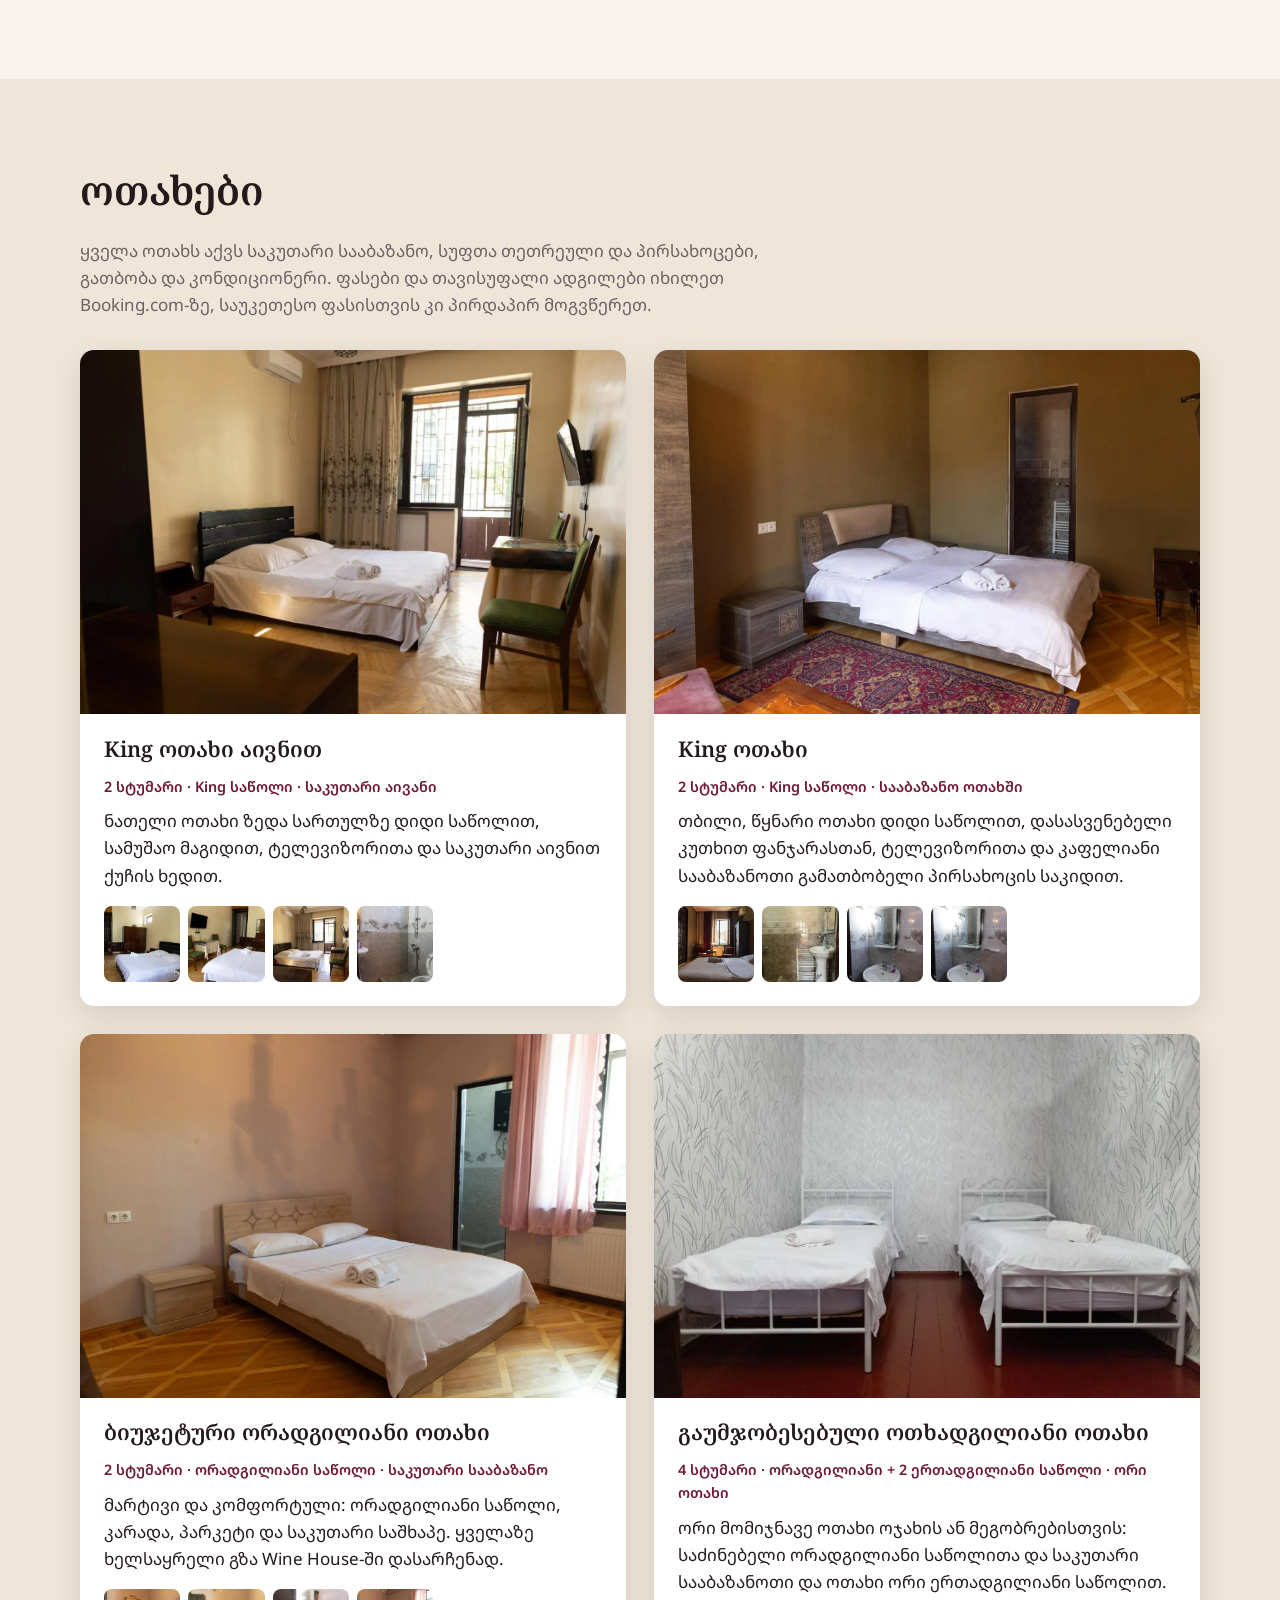
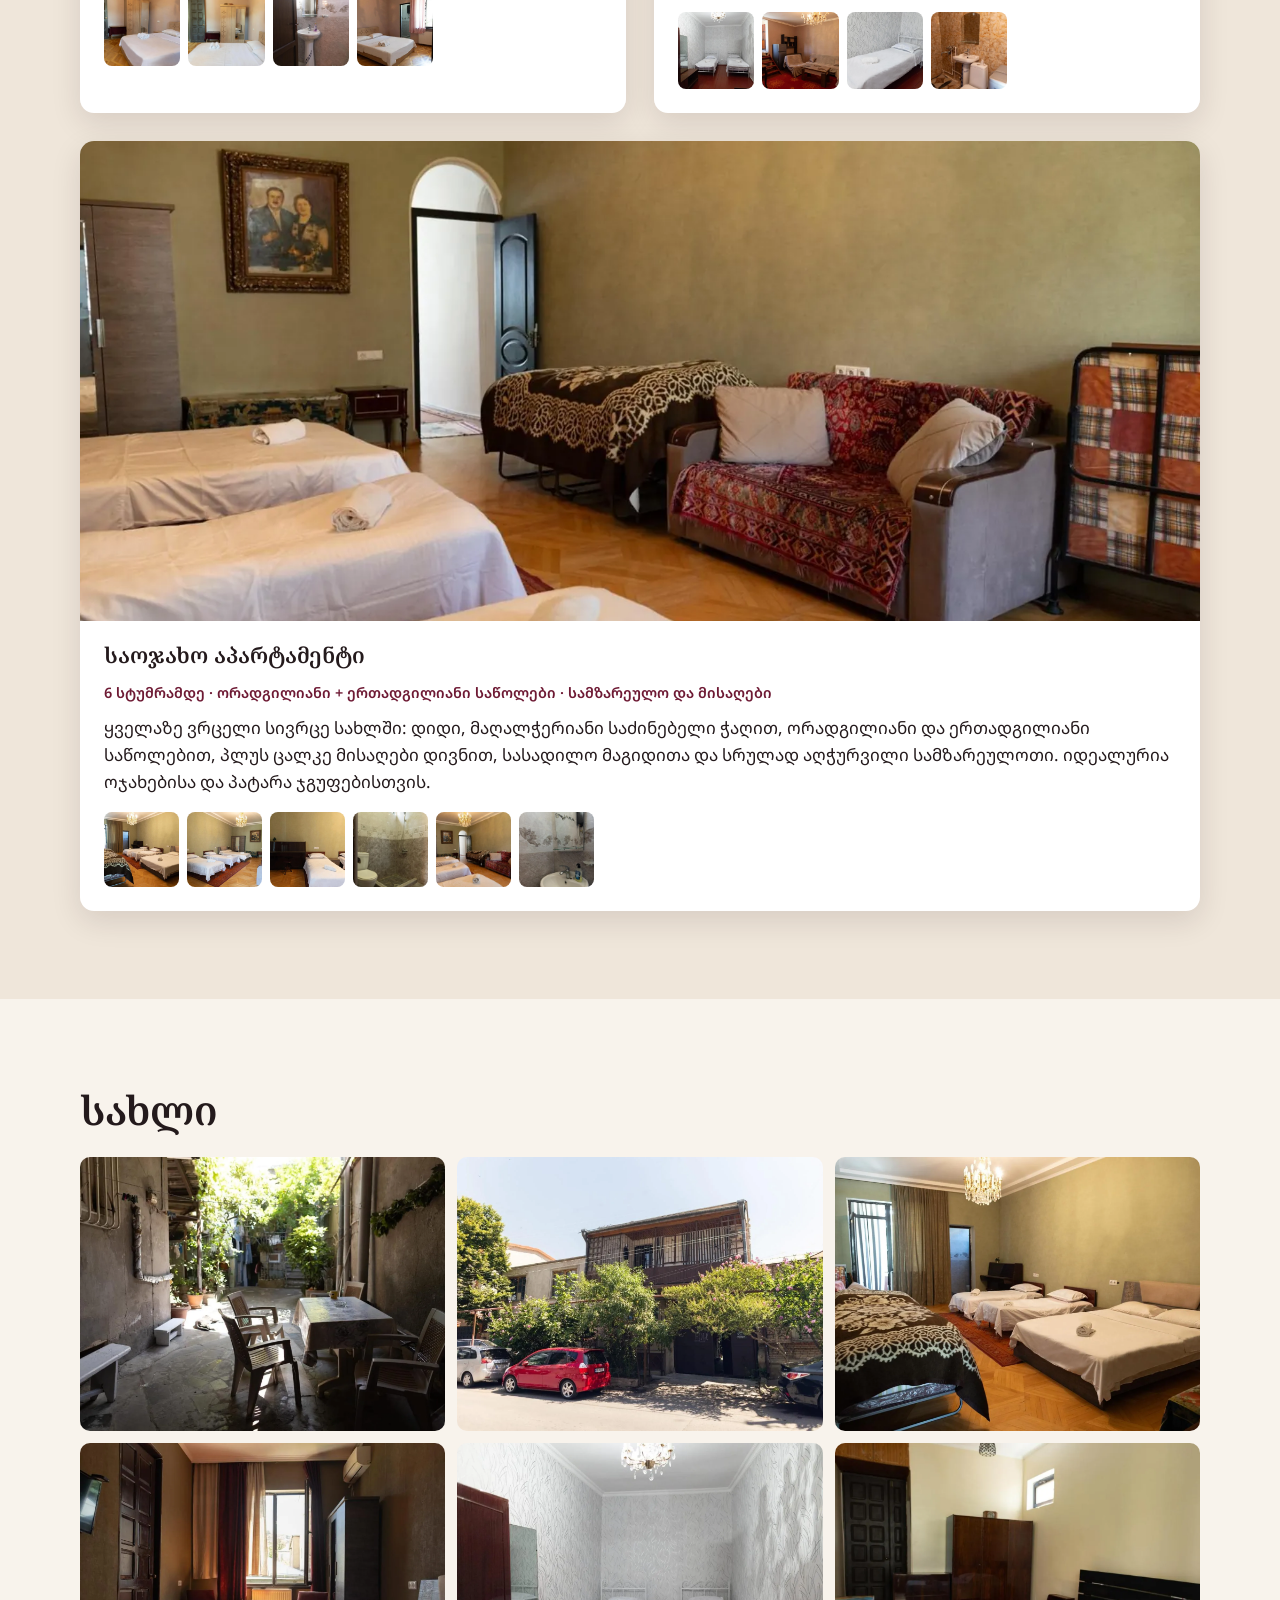
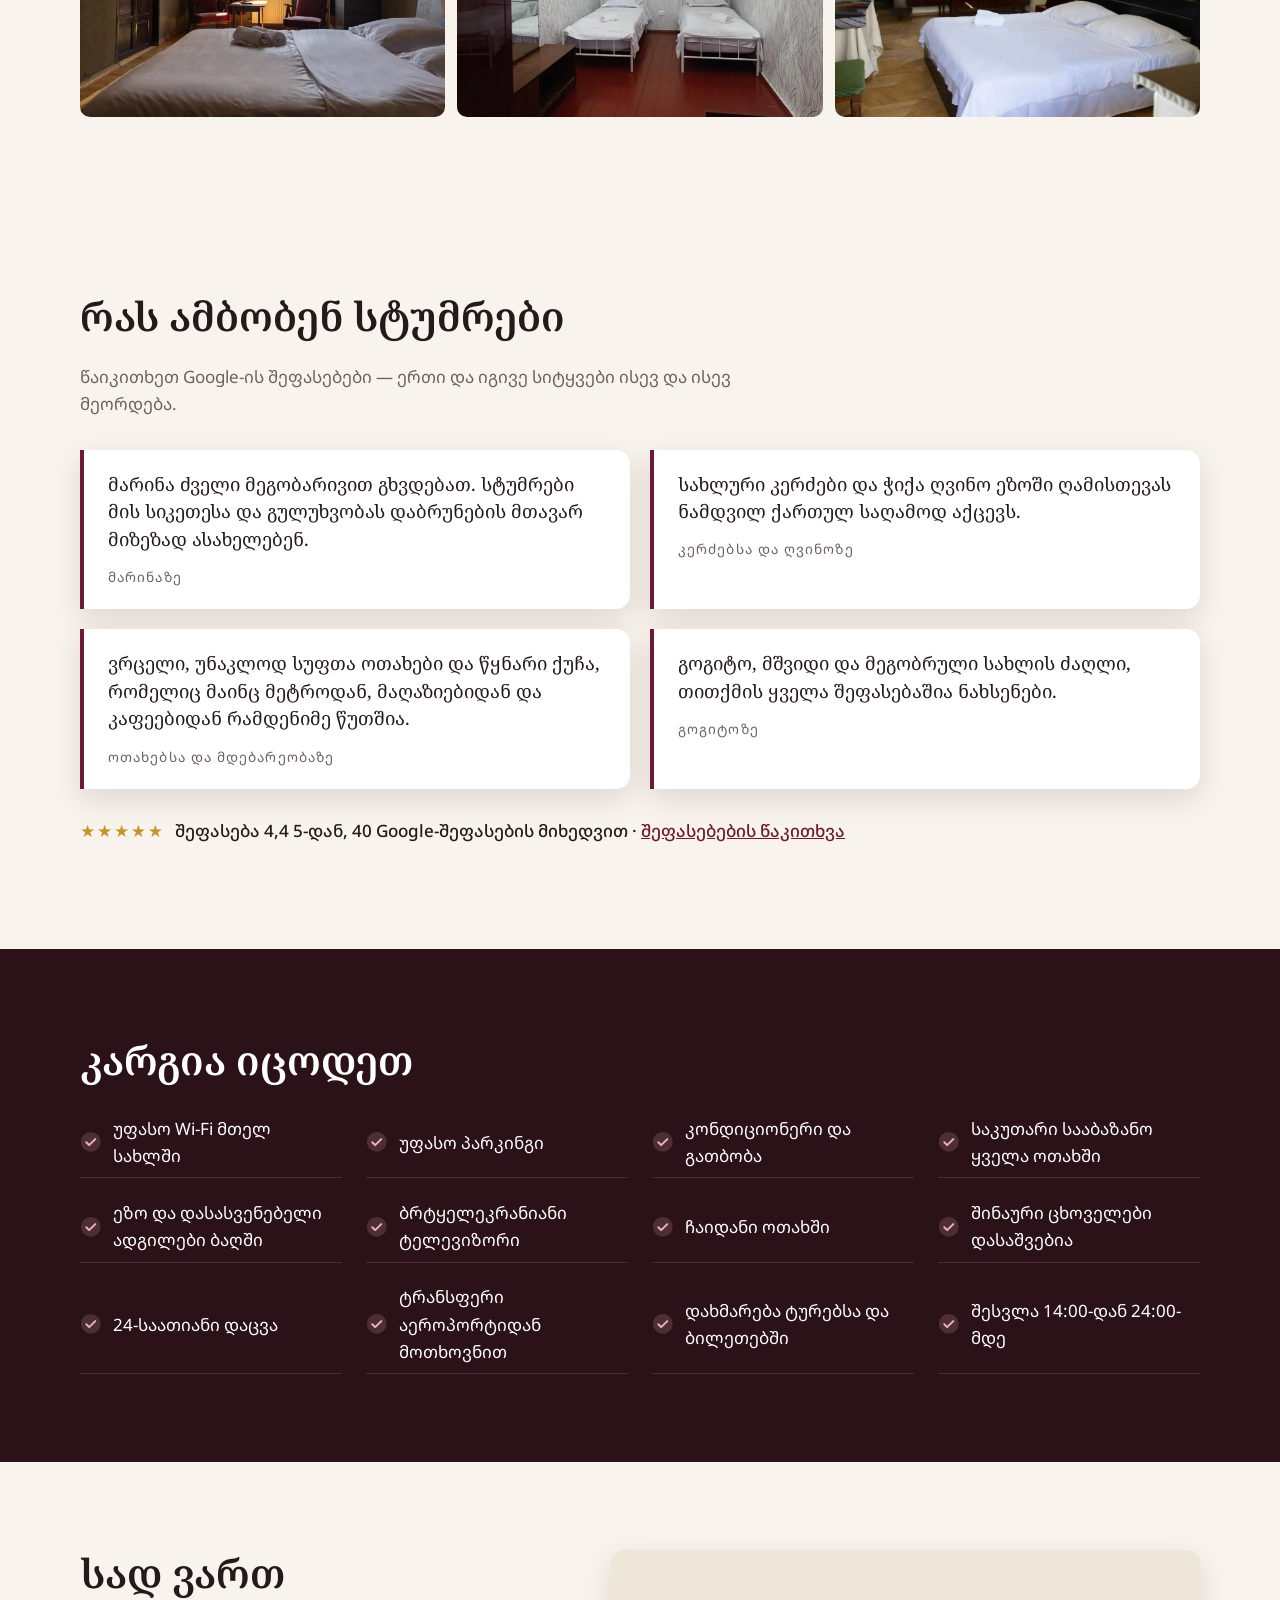
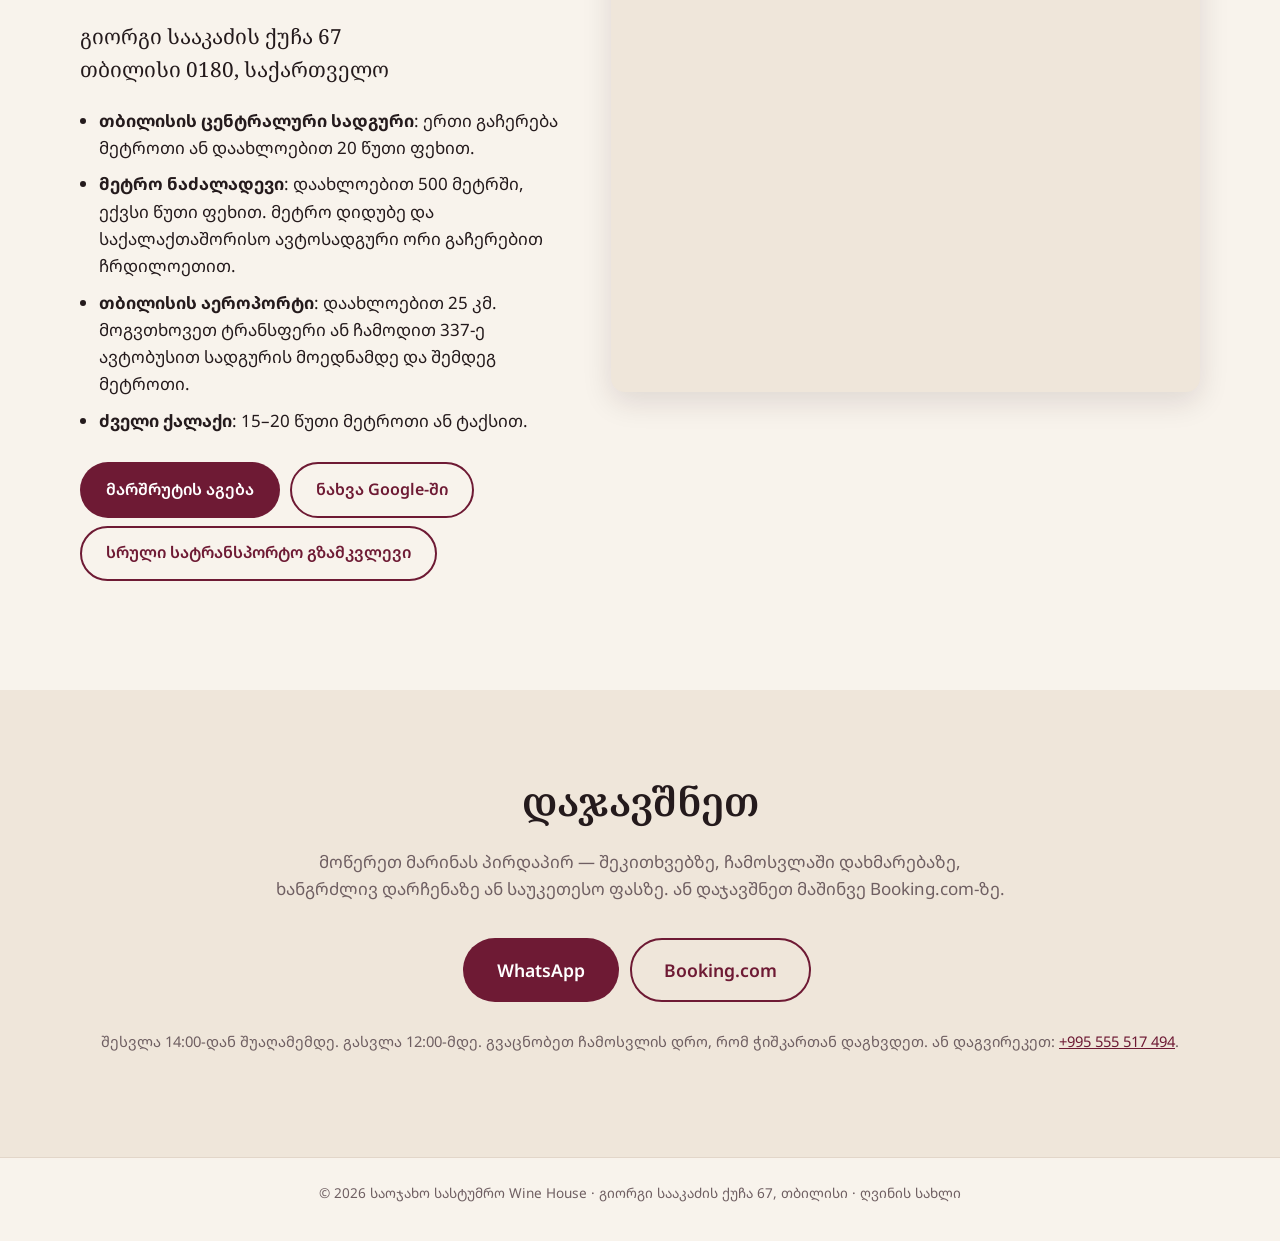
==== commit 9a11b2cc: "Show Marina's dinner table beside her story in all three languages Co-Authored-By: Claude Fable 5.1 " ====
--- a/ka/index.html
+++ b/ka/index.html
@@ -91,8 +91,8 @@
       </ul>
     </div>
     <figure class="intro-img">
-      <img src="../img/courtyard.webp" alt="ჩრდილიანი ეზო მაგიდითა და სკამებით ვაზის ქვეშ" width="1536" height="1025" loading="lazy" data-full="../img/courtyard.webp">
-      <figcaption>ეზო, სადაც თითქმის ყველა საღამო მთავრდება.</figcaption>
+      <img src="../img/dinner.webp" alt="ვახშამი ეზოს მაგიდაზე: ხინკალი, ხაჭაპური, პომიდორი, ახალი ყველი, ნესვი და დოქი სახლის ღვინო" width="1370" height="1028" loading="lazy" data-full="../img/dinner.webp">
+      <figcaption>საღამო მარინას სუფრასთან: ხინკალი, ხაჭაპური, ახალი ყველი და მისი სახლის ღვინო.</figcaption>
     </figure>
   </section>
 
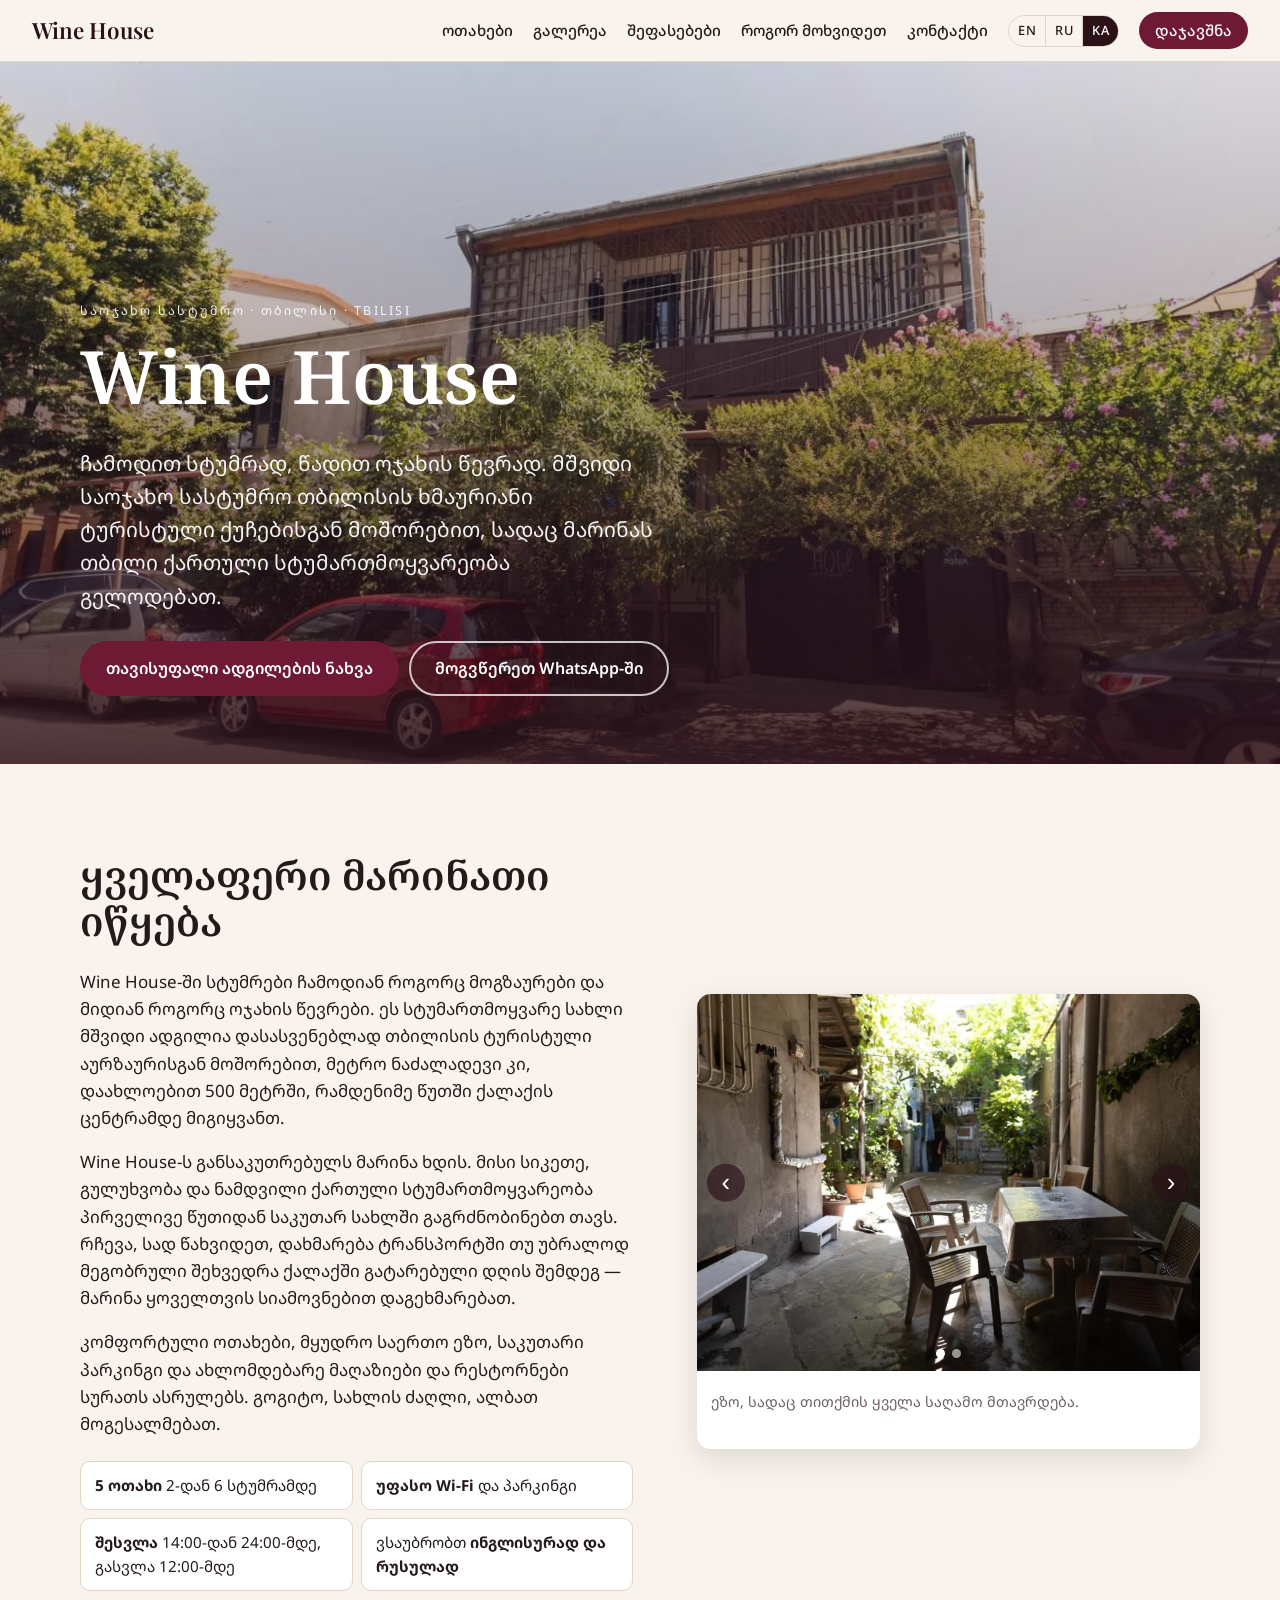
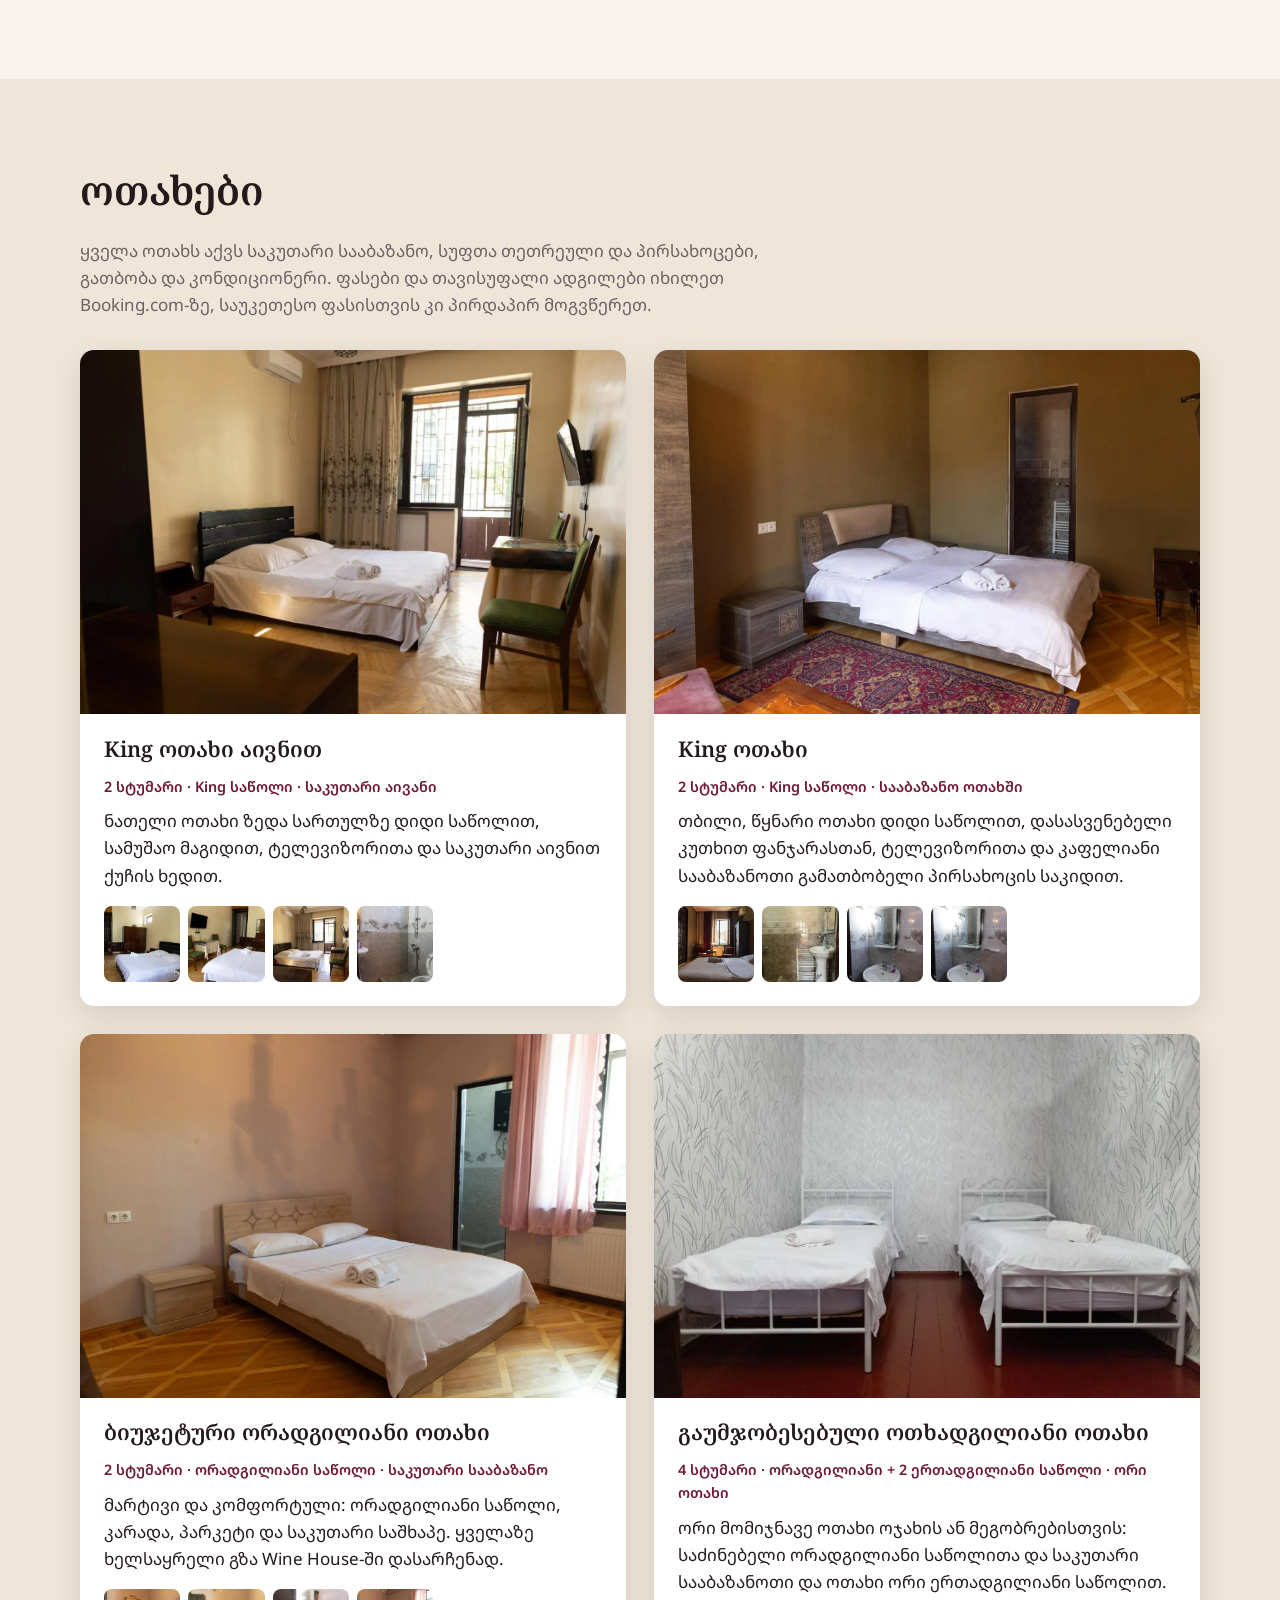
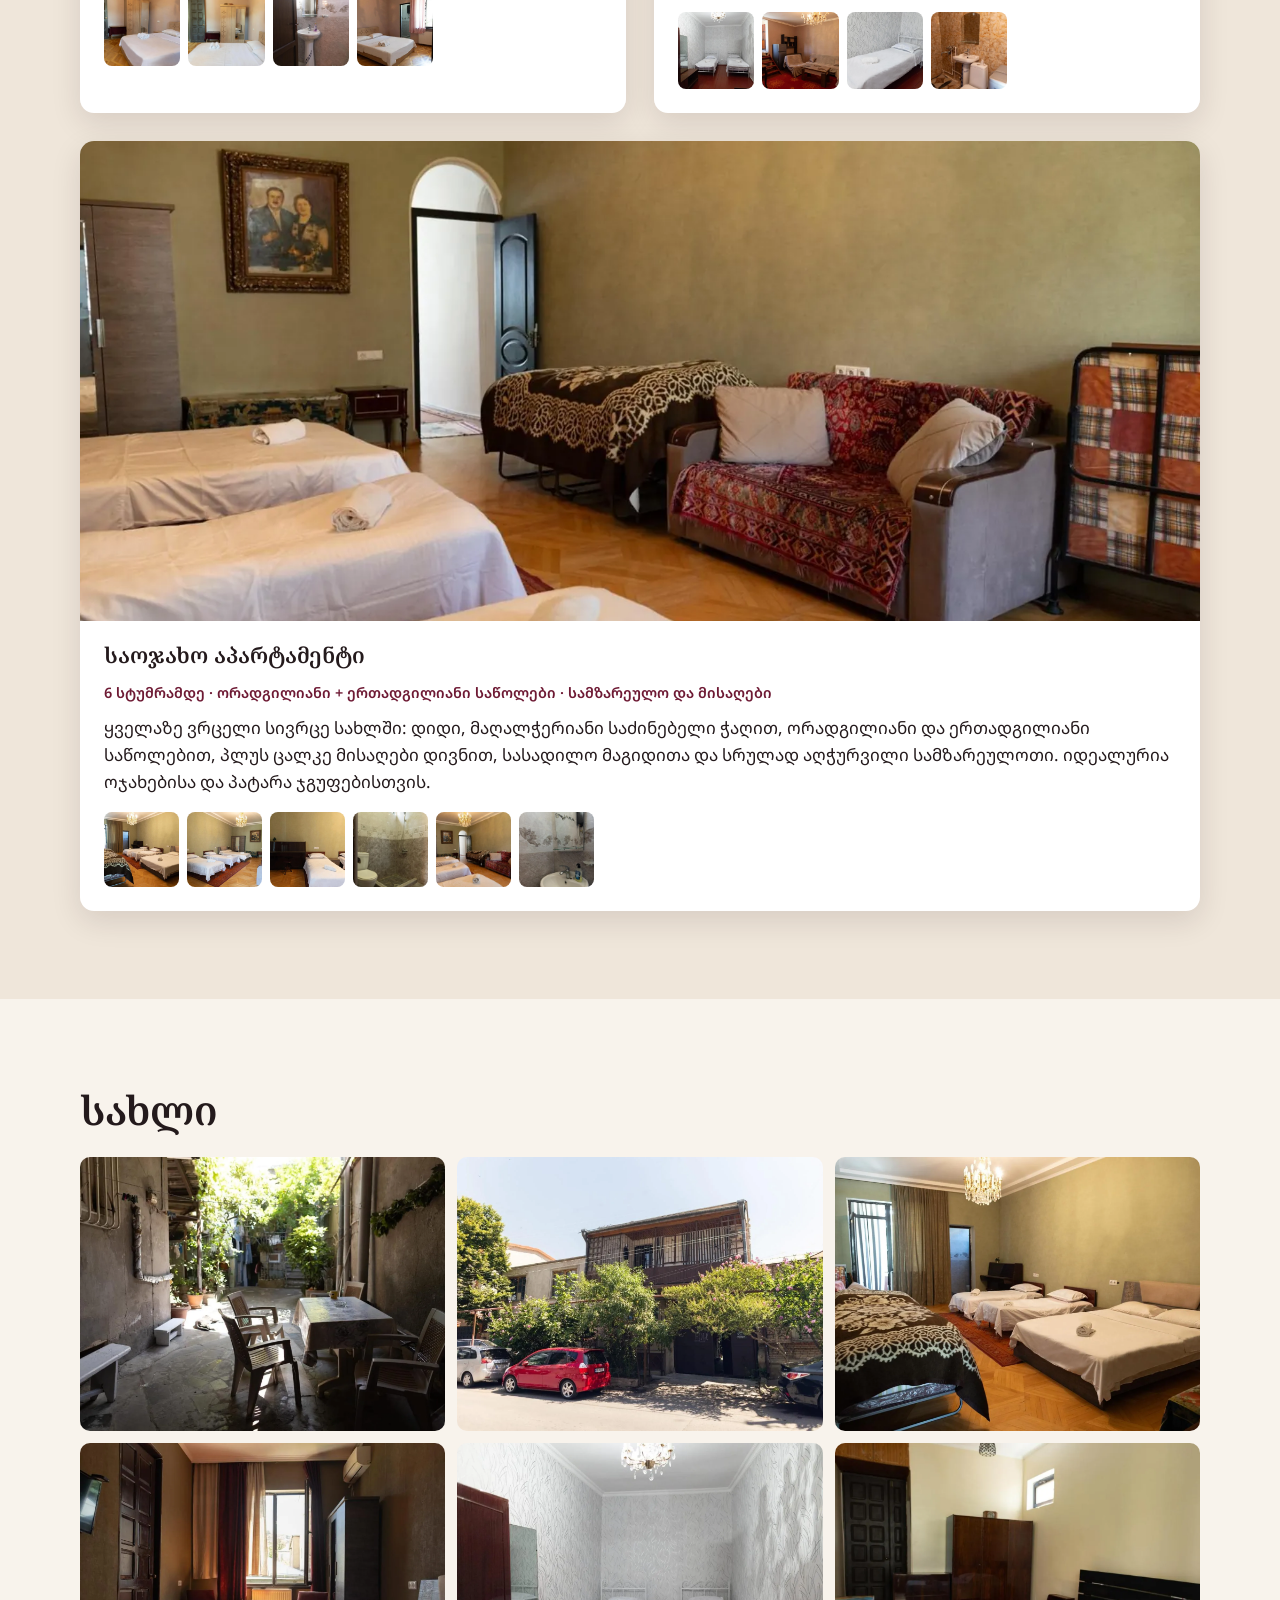
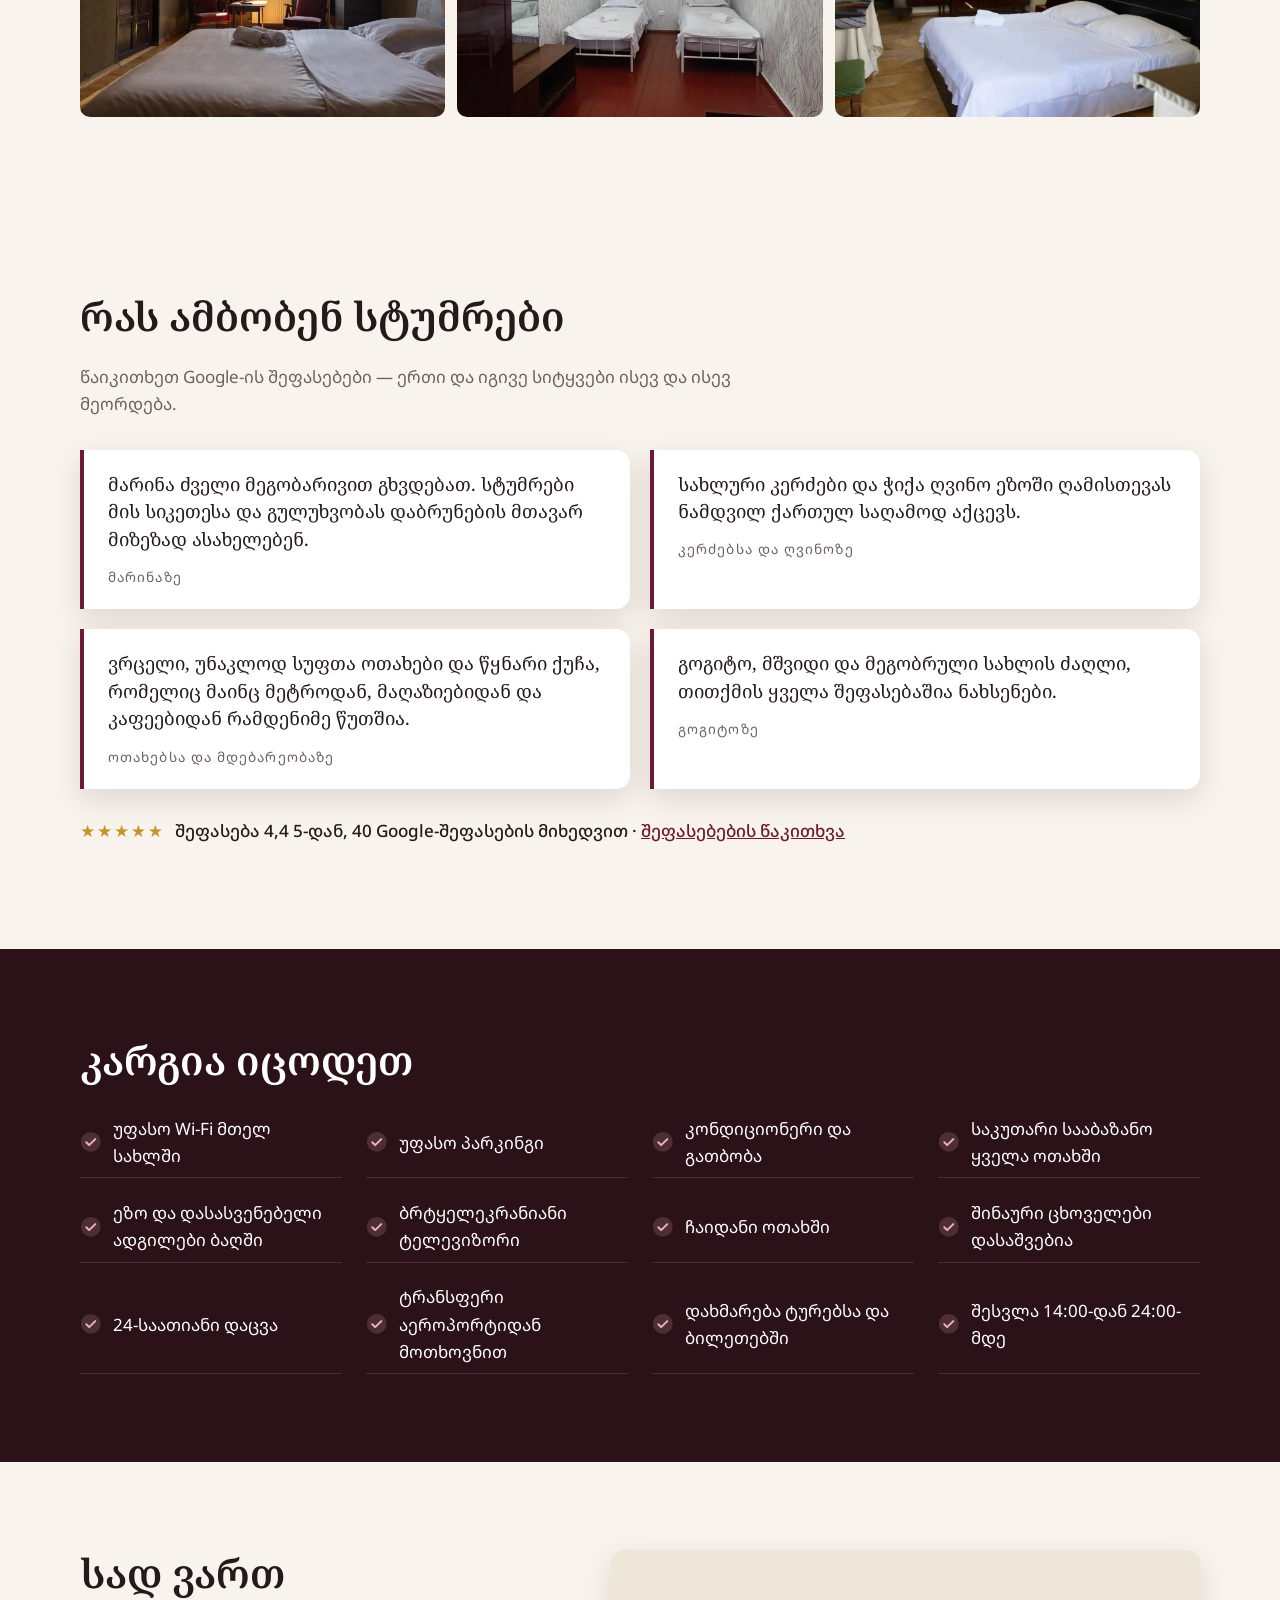
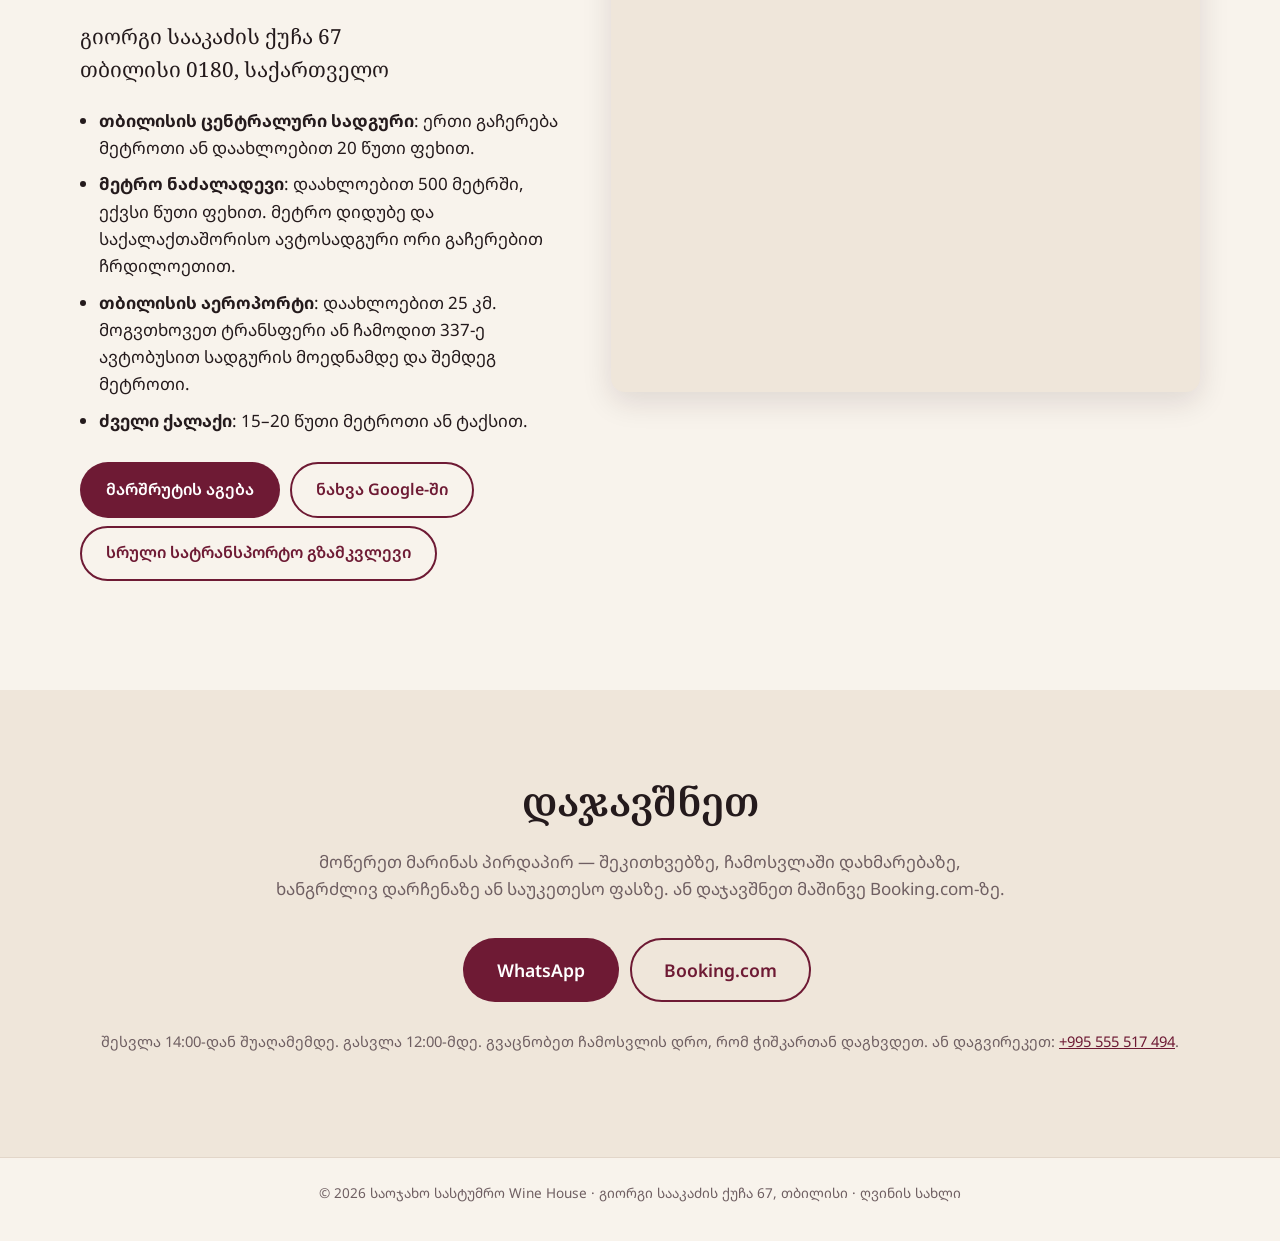
==== commit 98e56be8: "Turn the intro photo into a two-slide carousel: courtyard first, then Marina's table Co-Authored-By:" ====
--- a/ka/index.html
+++ b/ka/index.html
@@ -90,10 +90,21 @@
         <li>ვსაუბრობთ <strong>ინგლისურად და რუსულად</strong></li>
       </ul>
     </div>
-    <figure class="intro-img">
-      <img src="../img/dinner.webp" alt="ვახშამი ეზოს მაგიდაზე: ხინკალი, ხაჭაპური, პომიდორი, ახალი ყველი, ნესვი და დოქი სახლის ღვინო" width="1370" height="1028" loading="lazy" data-full="../img/dinner.webp">
-      <figcaption>საღამო მარინას სუფრასთან: ხინკალი, ხაჭაპური, ახალი ყველი და მისი სახლის ღვინო.</figcaption>
-    </figure>
+    <div class="intro-img carousel">
+      <div class="track">
+        <figure class="slide">
+          <img src="../img/courtyard.webp" alt="ჩრდილიანი ეზო მაგიდითა და სკამებით ვაზის ქვეშ" width="1536" height="1025" loading="lazy" data-full="../img/courtyard.webp">
+          <figcaption>ეზო, სადაც თითქმის ყველა საღამო მთავრდება.</figcaption>
+        </figure>
+        <figure class="slide">
+          <img src="../img/dinner.webp" alt="ვახშამი ეზოს მაგიდაზე: ხინკალი, ხაჭაპური, პომიდორი, ახალი ყველი, ნესვი და დოქი სახლის ღვინო" width="1370" height="1028" loading="lazy" data-full="../img/dinner.webp">
+          <figcaption>საღამო მარინას სუფრასთან: ხინკალი, ხაჭაპური, ახალი ყველი და მისი სახლის ღვინო.</figcaption>
+        </figure>
+      </div>
+      <button class="car-btn prev" aria-label="წინა ფოტო">‹</button>
+      <button class="car-btn next" aria-label="შემდეგი ფოტო">›</button>
+      <div class="dots"><button class="on" aria-label="ფოტო 1"></button><button aria-label="ფოტო 2"></button></div>
+    </div>
   </section>
 
   <section id="rooms" class="rooms">
@@ -332,5 +343,6 @@
   });
 })();
 </script>
+<script src="../carousel.js"></script>
 </body>
 </html>
--- a/style.css
+++ b/style.css
@@ -196,3 +196,17 @@
 html[lang="ka"] h1, html[lang="ka"] h2, html[lang="ka"] h3, html[lang="ka"] .address, html[lang="ka"] .quote-grid blockquote p, html[lang="ka"] .article-head .lead { font-family: "Noto Serif Georgian", "Noto Sans Georgian", Georgia, serif; }
 html[lang="ka"] body, html[lang="ka"] .btn { font-family: "Noto Sans Georgian", "Noto Sans", system-ui, sans-serif; }
 html[lang="ka"] .hero h1 { font-size: clamp(2.4rem, 7vw, 4.6rem); }
+
+/* intro carousel */
+.carousel { position: relative; container-type: inline-size; }
+.carousel .track { display: flex; overflow-x: auto; scroll-snap-type: x mandatory; scrollbar-width: none; border-radius: var(--radius); box-shadow: var(--shadow); -webkit-overflow-scrolling: touch; }
+.carousel .track::-webkit-scrollbar { display: none; }
+.carousel .slide { flex: 0 0 100%; scroll-snap-align: start; margin: 0; background: #fff; }
+.carousel .slide img { width: 100%; aspect-ratio: 4 / 3; object-fit: cover; display: block; cursor: zoom-in; border-radius: 0; box-shadow: none; }
+.carousel .slide figcaption { font-size: .9rem; color: var(--muted); padding: .6rem .9rem .8rem; }
+.car-btn { position: absolute; top: 37.5cqw; transform: translateY(-50%); width: 2.4rem; height: 2.4rem; border-radius: 50%; border: 0; background: rgba(43,17,24,.65); color: #fff; font-size: 1.6rem; line-height: 1; cursor: pointer; display: grid; place-items: center; }
+.car-btn:hover { background: var(--wine); }
+.car-btn.prev { left: .6rem; } .car-btn.next { right: .6rem; }
+.dots { position: absolute; left: 0; right: 0; top: calc(75cqw - 1.4rem); display: flex; justify-content: center; gap: .4rem; pointer-events: none; }
+.dots button { width: .6rem; height: .6rem; border-radius: 50%; border: 0; background: rgba(255,255,255,.55); padding: 0; cursor: pointer; pointer-events: auto; }
+.dots button.on { background: #fff; }
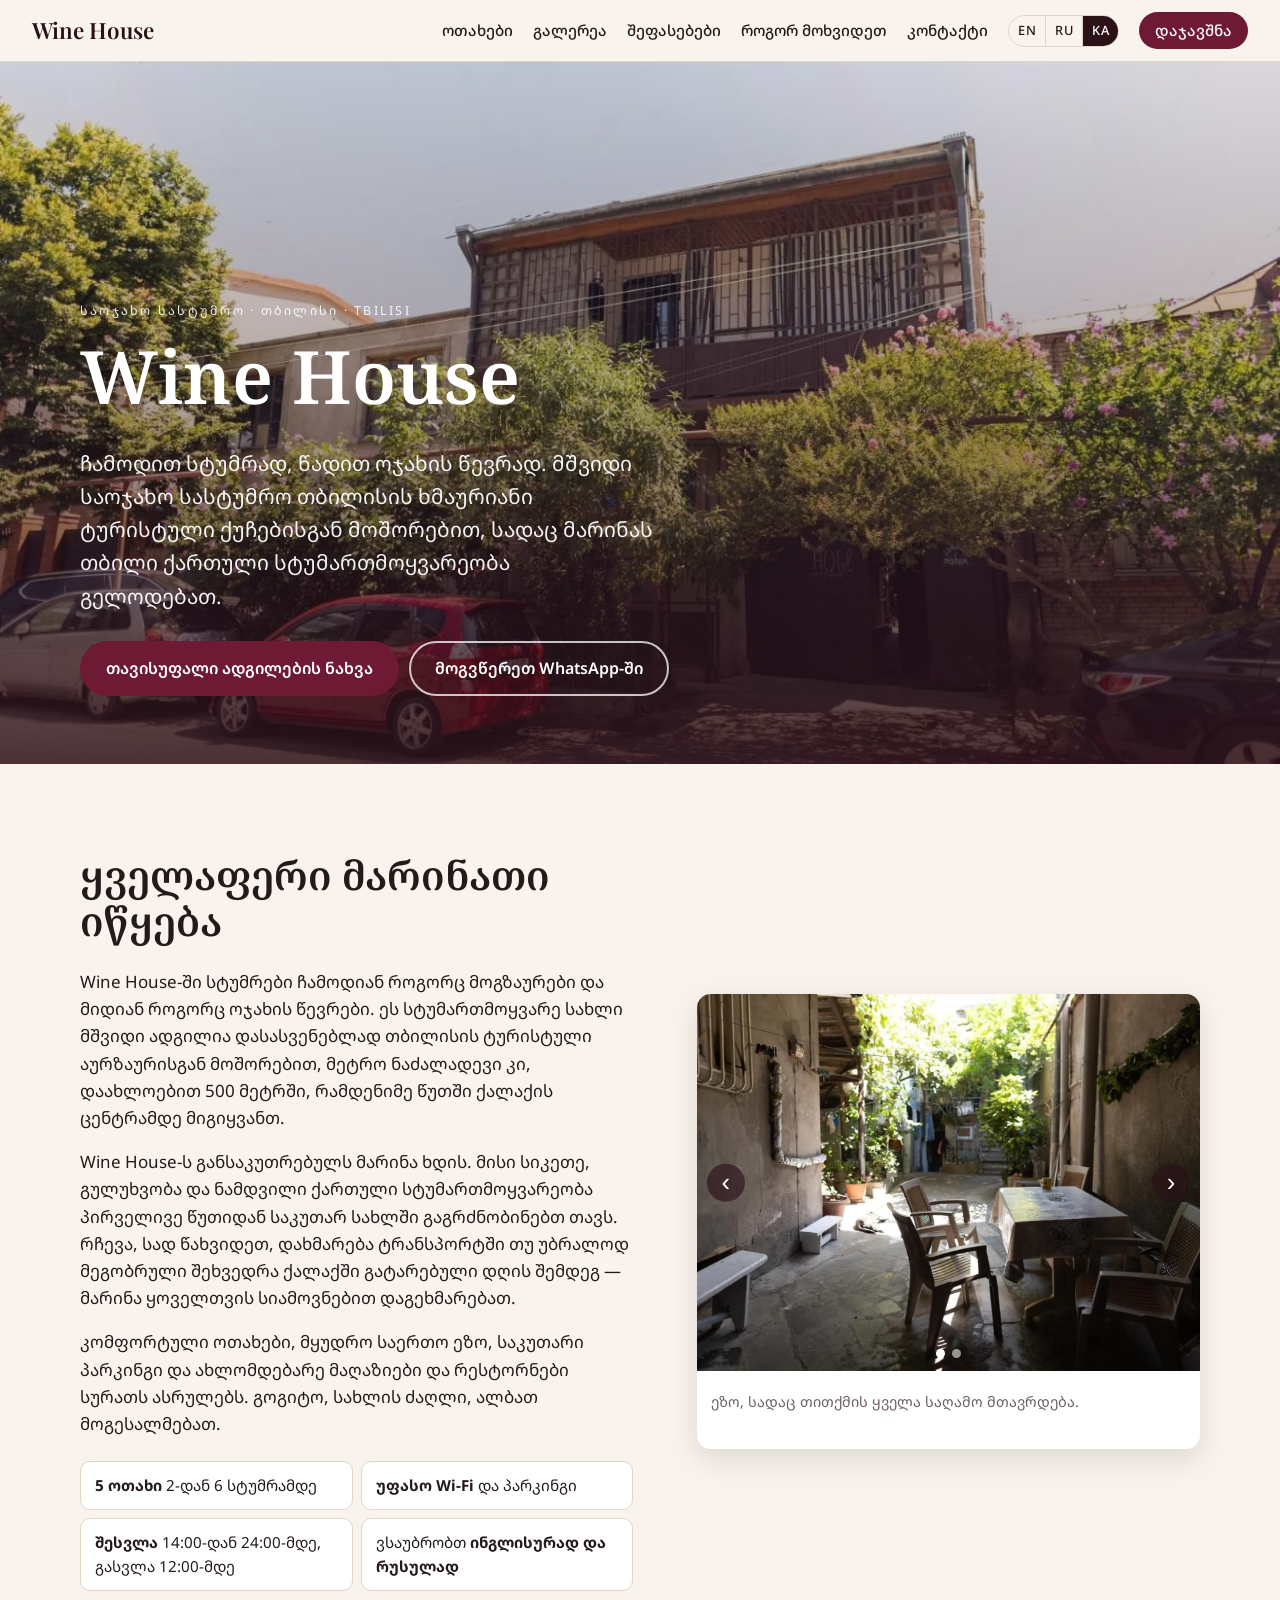
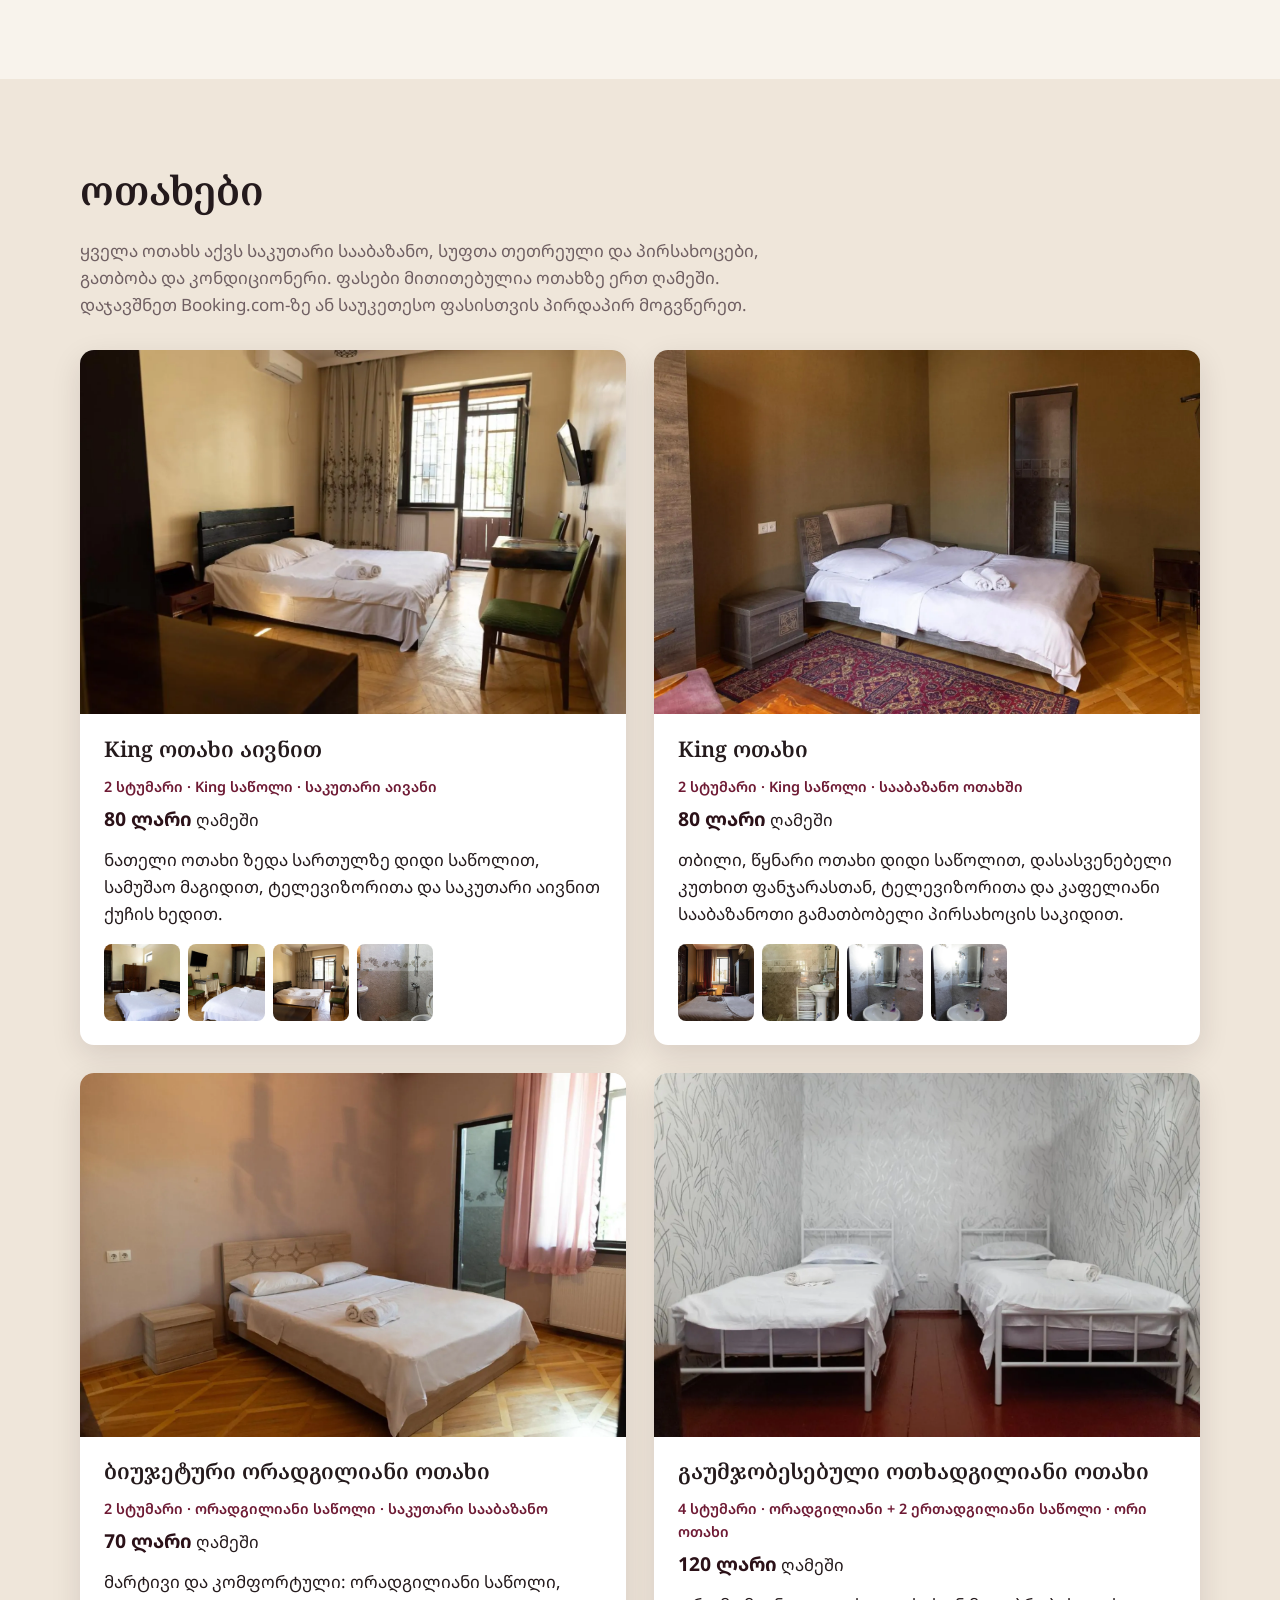
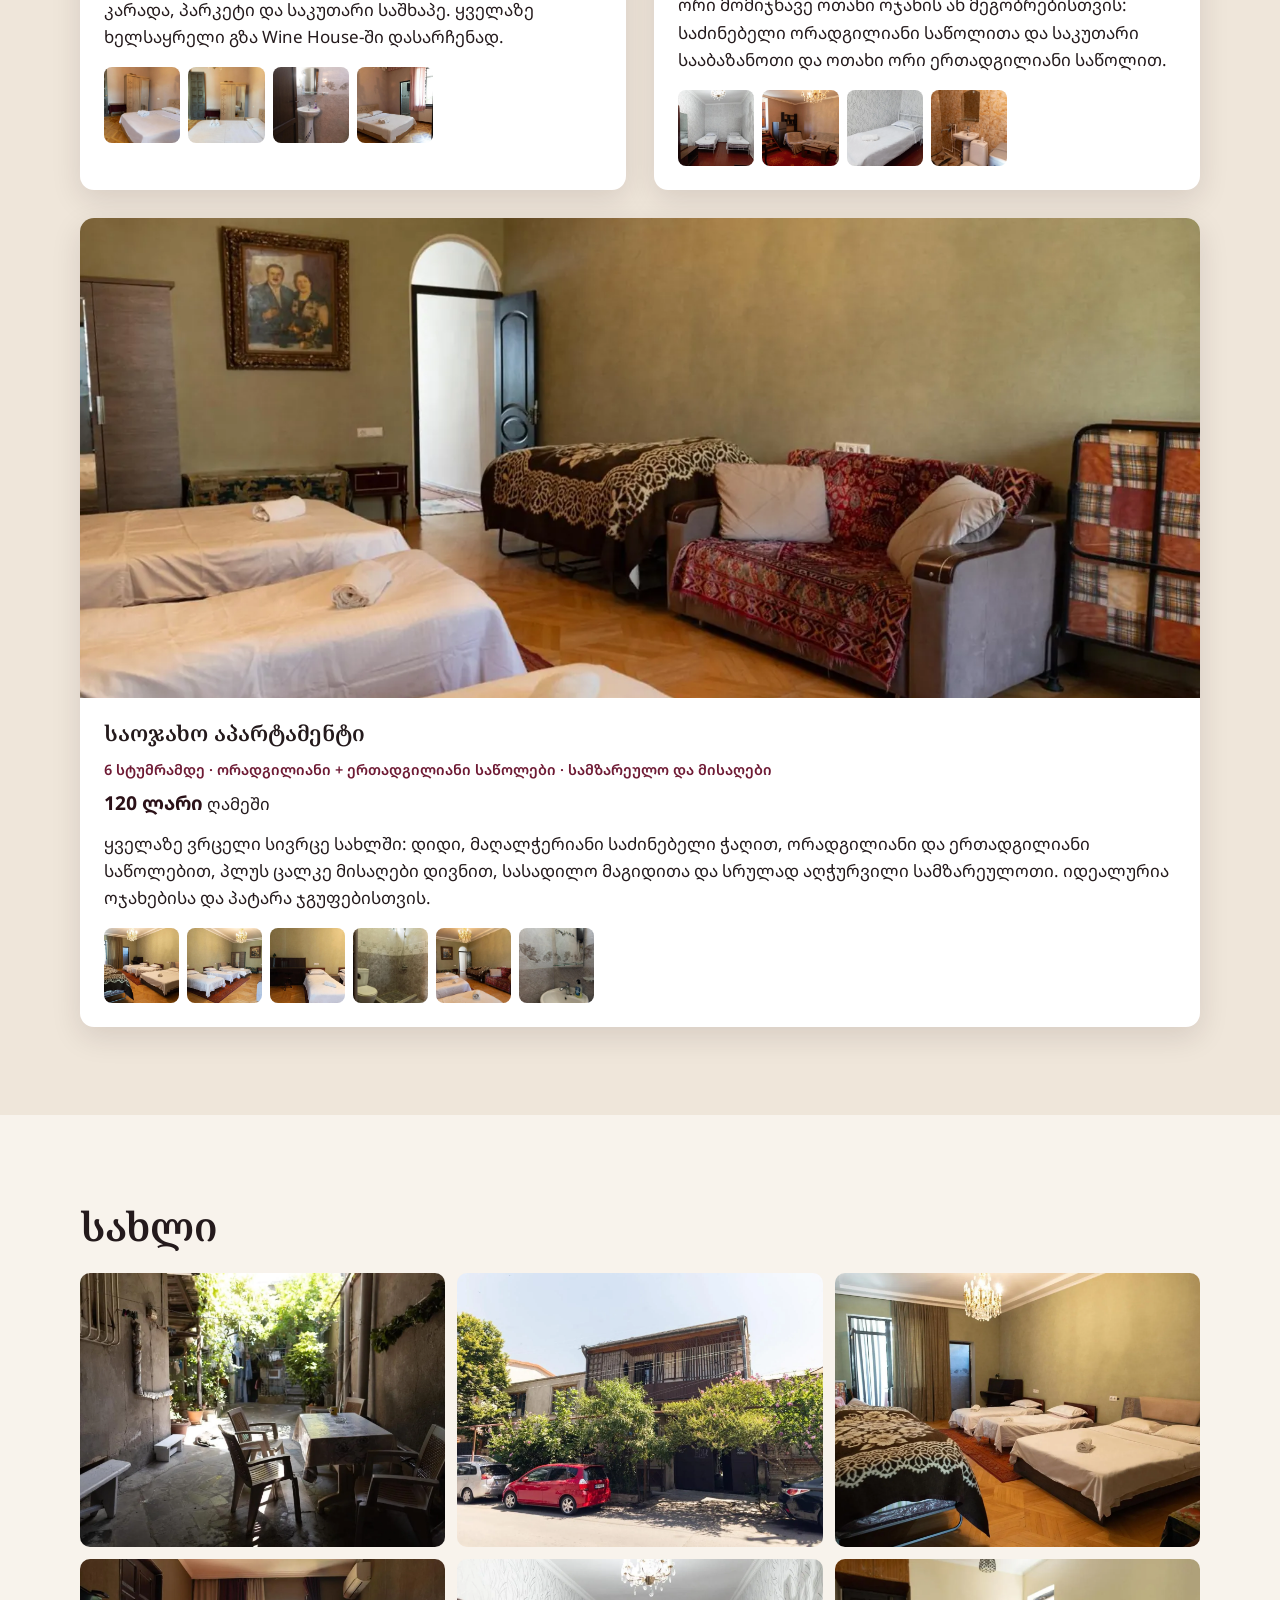
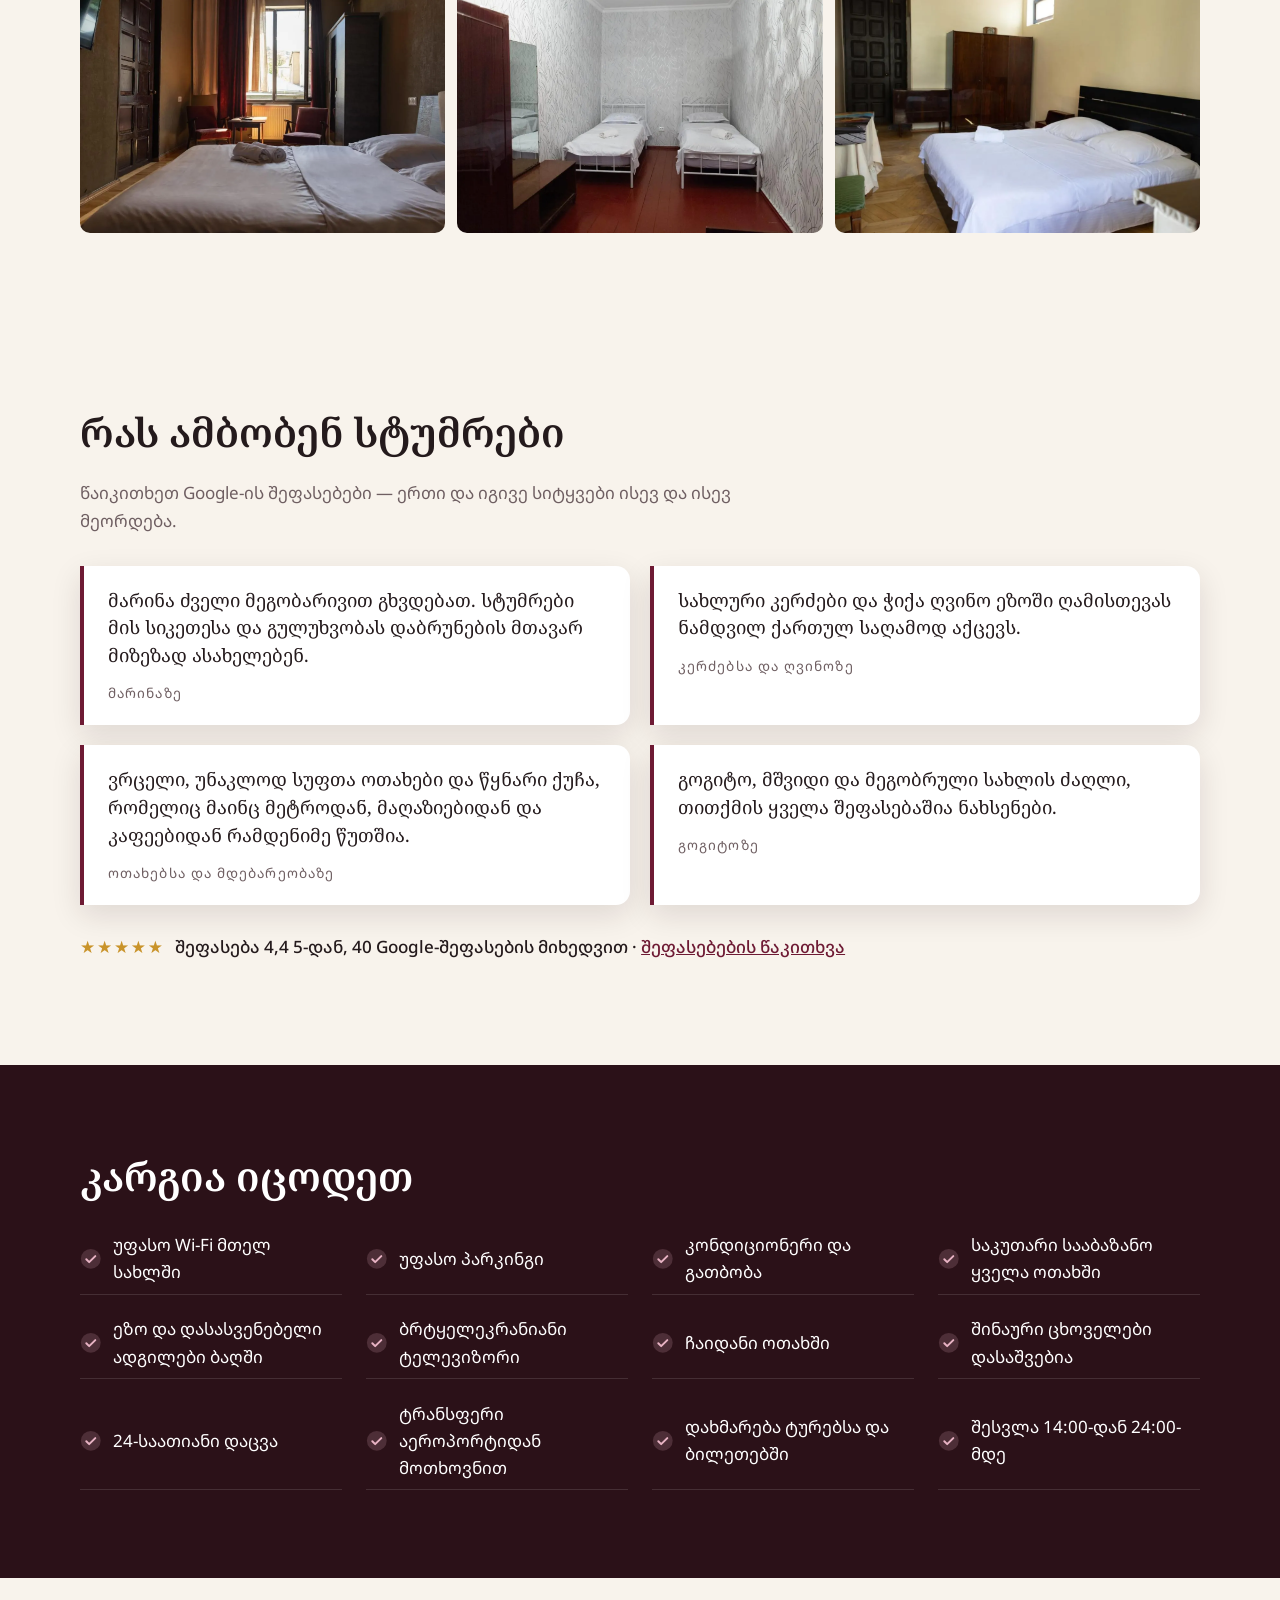
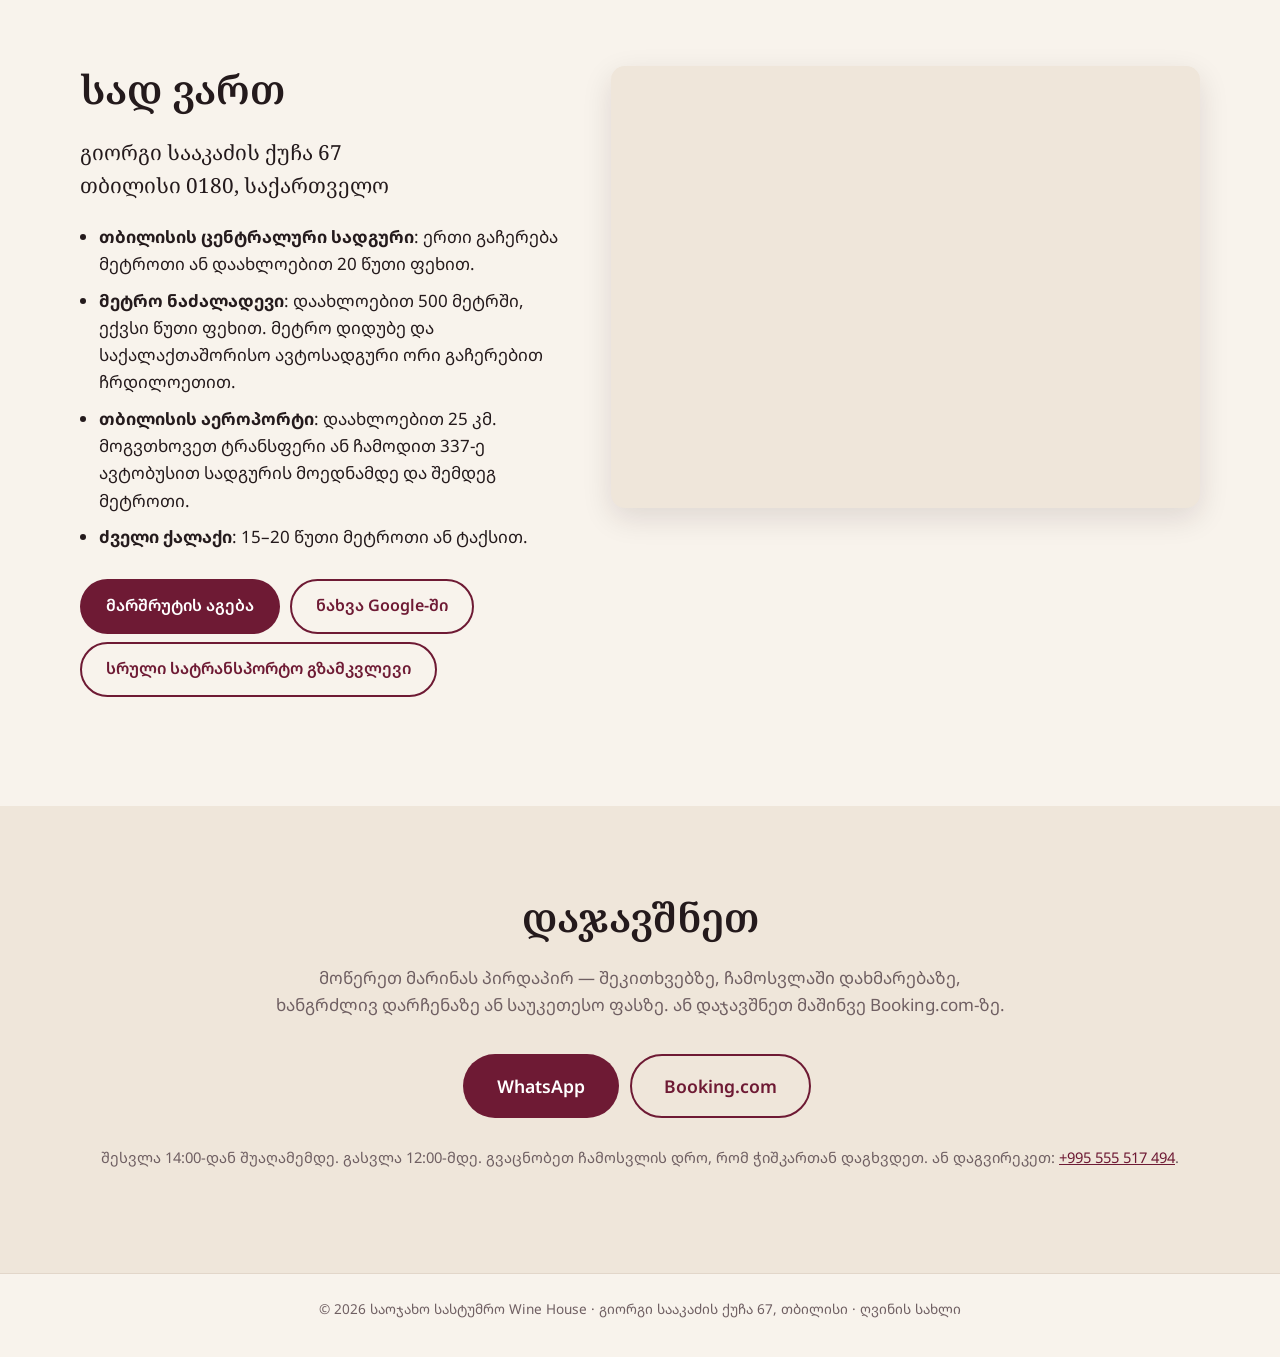
==== commit 0c5017df: "Add room prices per night in GEL to all three languages Co-Authored-By: Claude Fable 5.1 <noreply@an" ====
--- a/ka/index.html
+++ b/ka/index.html
@@ -35,6 +35,7 @@
     },
     "geo": { "@type": "GeoCoordinates", "latitude": 41.736988, "longitude": 44.796784 },
     "telephone": "+995555517494",
+    "priceRange": "70-120 GEL",
     "checkinTime": "14:00",
     "checkoutTime": "12:00",
     "petsAllowed": true,
@@ -110,7 +111,7 @@
   <section id="rooms" class="rooms">
     <div class="container">
       <h2>ოთახები</h2>
-      <p class="section-lead">ყველა ოთახს აქვს საკუთარი სააბაზანო, სუფთა თეთრეული და პირსახოცები, გათბობა და კონდიციონერი. ფასები და თავისუფალი ადგილები იხილეთ Booking.com-ზე, საუკეთესო ფასისთვის კი პირდაპირ მოგვწერეთ.</p>
+      <p class="section-lead">ყველა ოთახს აქვს საკუთარი სააბაზანო, სუფთა თეთრეული და პირსახოცები, გათბობა და კონდიციონერი. ფასები მითითებულია ოთახზე ერთ ღამეში. დაჯავშნეთ Booking.com-ზე ან საუკეთესო ფასისთვის პირდაპირ მოგვწერეთ.</p>
 
       <div class="room-grid">
 
@@ -121,6 +122,7 @@
           <div class="room-body">
             <h3>King ოთახი აივნით</h3>
             <p class="room-meta">2 სტუმარი · King საწოლი · საკუთარი აივანი</p>
+            <p class="price"><strong>80 ლარი</strong> ღამეში</p>
             <p>ნათელი ოთახი ზედა სართულზე დიდი საწოლით, სამუშაო მაგიდით, ტელევიზორითა და საკუთარი აივნით ქუჩის ხედით.</p>
             <div class="thumbs">
               <a href="../img/king-balcony-1.webp" data-full="../img/king-balcony-1.webp"><img src="../img/king-balcony-1.webp" alt="" loading="lazy"></a>
@@ -138,6 +140,7 @@
           <div class="room-body">
             <h3>King ოთახი</h3>
             <p class="room-meta">2 სტუმარი · King საწოლი · სააბაზანო ოთახში</p>
+            <p class="price"><strong>80 ლარი</strong> ღამეში</p>
             <p>თბილი, წყნარი ოთახი დიდი საწოლით, დასასვენებელი კუთხით ფანჯარასთან, ტელევიზორითა და კაფელიანი სააბაზანოთი გამათბობელი პირსახოცის საკიდით.</p>
             <div class="thumbs">
               <a href="../img/king-3.webp" data-full="../img/king-3.webp"><img src="../img/king-3.webp" alt="" loading="lazy"></a>
@@ -155,6 +158,7 @@
           <div class="room-body">
             <h3>ბიუჯეტური ორადგილიანი ოთახი</h3>
             <p class="room-meta">2 სტუმარი · ორადგილიანი საწოლი · საკუთარი სააბაზანო</p>
+            <p class="price"><strong>70 ლარი</strong> ღამეში</p>
             <p>მარტივი და კომფორტული: ორადგილიანი საწოლი, კარადა, პარკეტი და საკუთარი საშხაპე. ყველაზე ხელსაყრელი გზა Wine House-ში დასარჩენად.</p>
             <div class="thumbs">
               <a href="../img/budget-double-5.webp" data-full="../img/budget-double-5.webp"><img src="../img/budget-double-5.webp" alt="" loading="lazy"></a>
@@ -172,6 +176,7 @@
           <div class="room-body">
             <h3>გაუმჯობესებული ოთხადგილიანი ოთახი</h3>
             <p class="room-meta">4 სტუმარი · ორადგილიანი + 2 ერთადგილიანი საწოლი · ორი ოთახი</p>
+            <p class="price"><strong>120 ლარი</strong> ღამეში</p>
             <p>ორი მომიჯნავე ოთახი ოჯახის ან მეგობრებისთვის: საძინებელი ორადგილიანი საწოლითა და საკუთარი სააბაზანოთი და ოთახი ორი ერთადგილიანი საწოლით.</p>
             <div class="thumbs">
               <a href="../img/quadruple-6.webp" data-full="../img/quadruple-6.webp"><img src="../img/quadruple-6.webp" alt="" loading="lazy"></a>
@@ -189,6 +194,7 @@
           <div class="room-body">
             <h3>საოჯახო აპარტამენტი</h3>
             <p class="room-meta">6 სტუმრამდე · ორადგილიანი + ერთადგილიანი საწოლები · სამზარეულო და მისაღები</p>
+            <p class="price"><strong>120 ლარი</strong> ღამეში</p>
             <p>ყველაზე ვრცელი სივრცე სახლში: დიდი, მაღალჭერიანი საძინებელი ჭაღით, ორადგილიანი და ერთადგილიანი საწოლებით, პლუს ცალკე მისაღები დივნით, სასადილო მაგიდითა და სრულად აღჭურვილი სამზარეულოთი. იდეალურია ოჯახებისა და პატარა ჯგუფებისთვის.</p>
             <div class="thumbs">
               <a href="../img/family-3.webp" data-full="../img/family-3.webp"><img src="../img/family-3.webp" alt="" loading="lazy"></a>
--- a/style.css
+++ b/style.css
@@ -210,3 +210,5 @@
 .dots { position: absolute; left: 0; right: 0; top: calc(75cqw - 1.4rem); display: flex; justify-content: center; gap: .4rem; pointer-events: none; }
 .dots button { width: .6rem; height: .6rem; border-radius: 50%; border: 0; background: rgba(255,255,255,.55); padding: 0; cursor: pointer; pointer-events: auto; }
 .dots button.on { background: #fff; }
+.price { font-size: 1.05rem; margin: -.2rem 0 .7rem; }
+.price strong { color: var(--wine-deep); font-size: 1.2rem; }
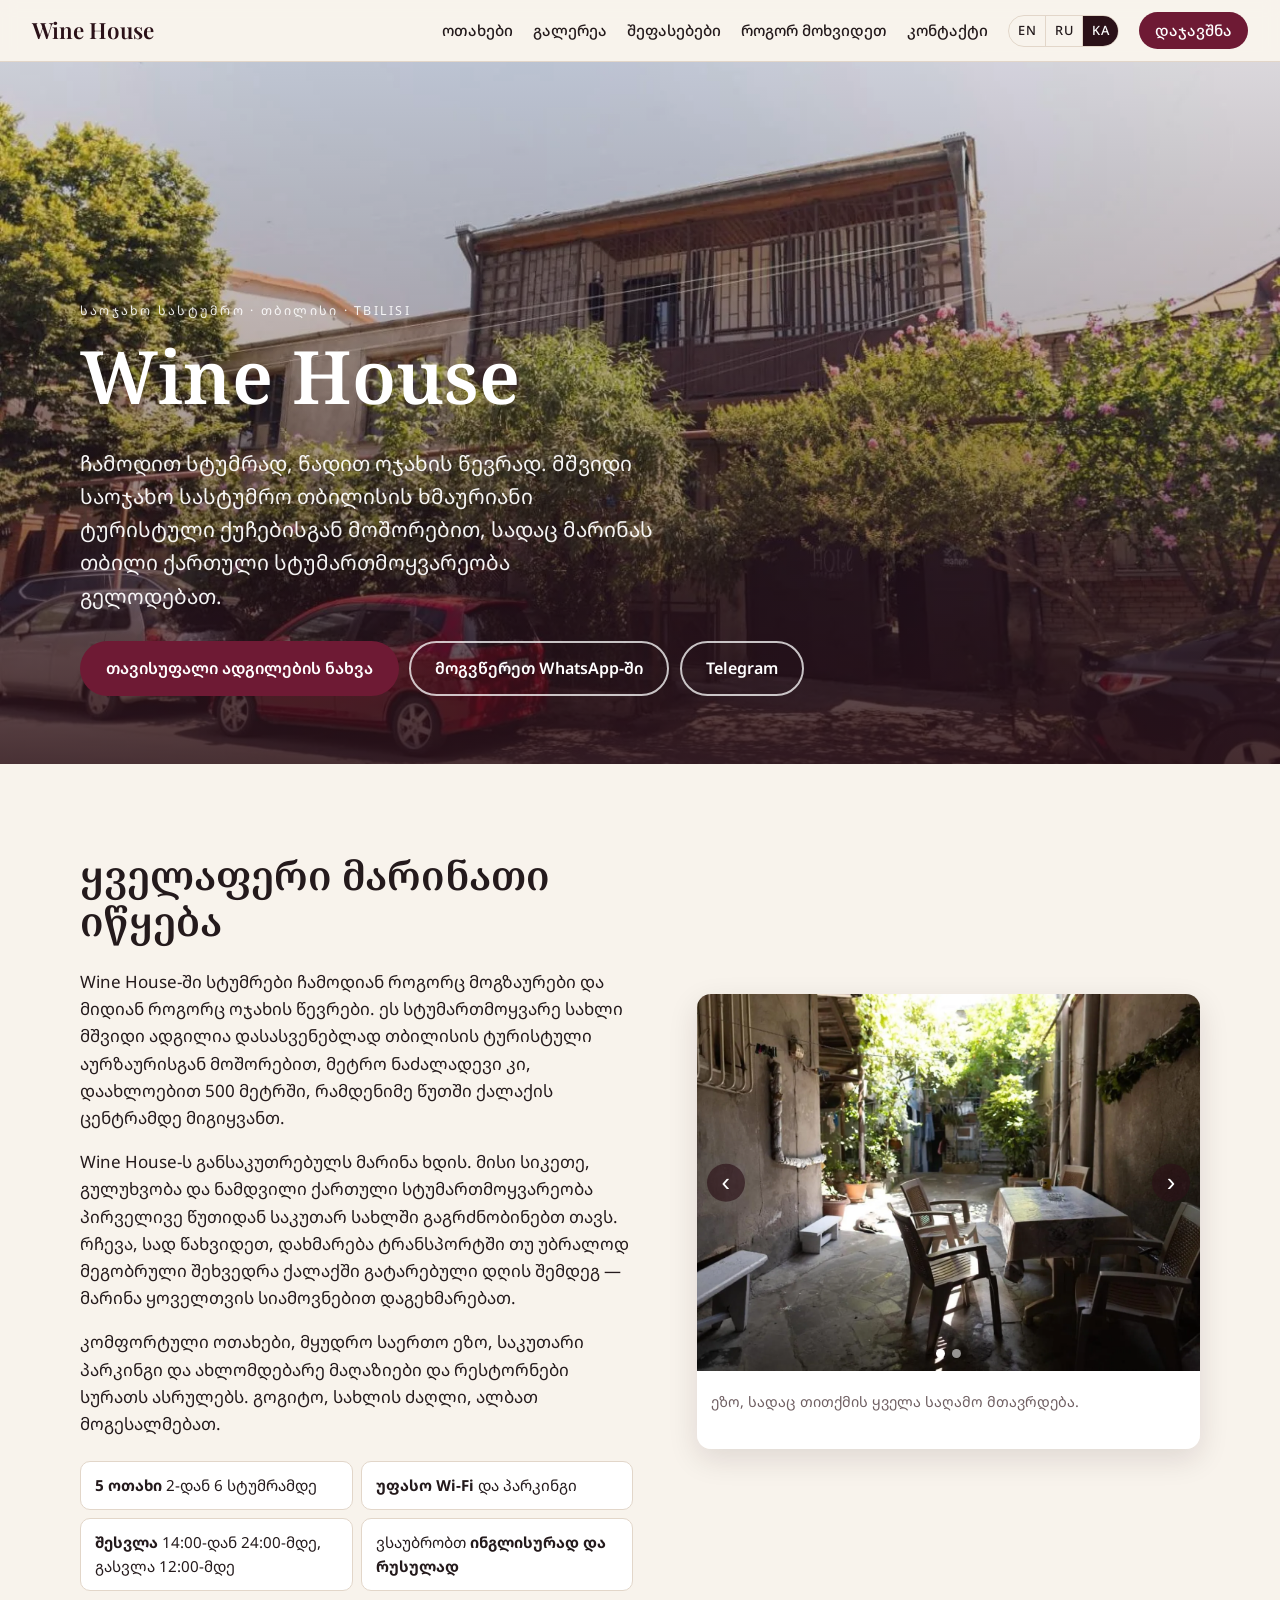
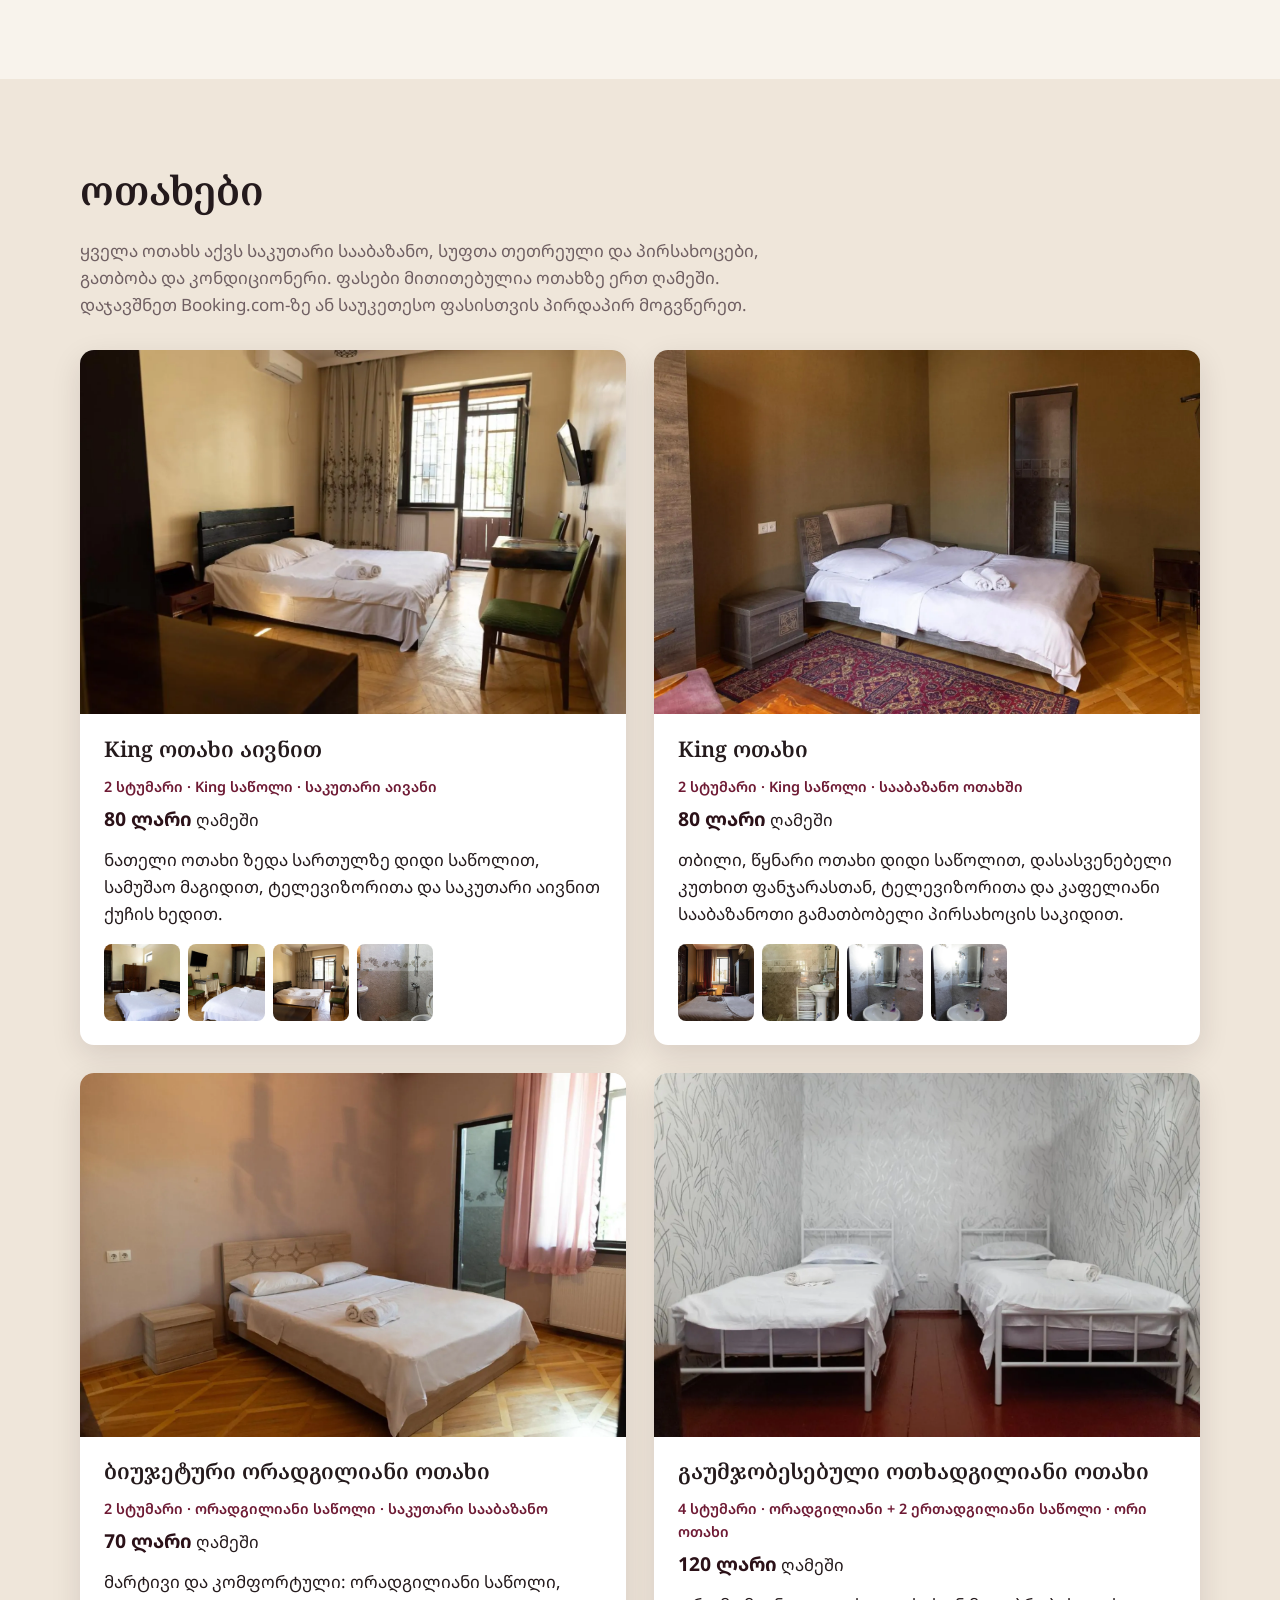
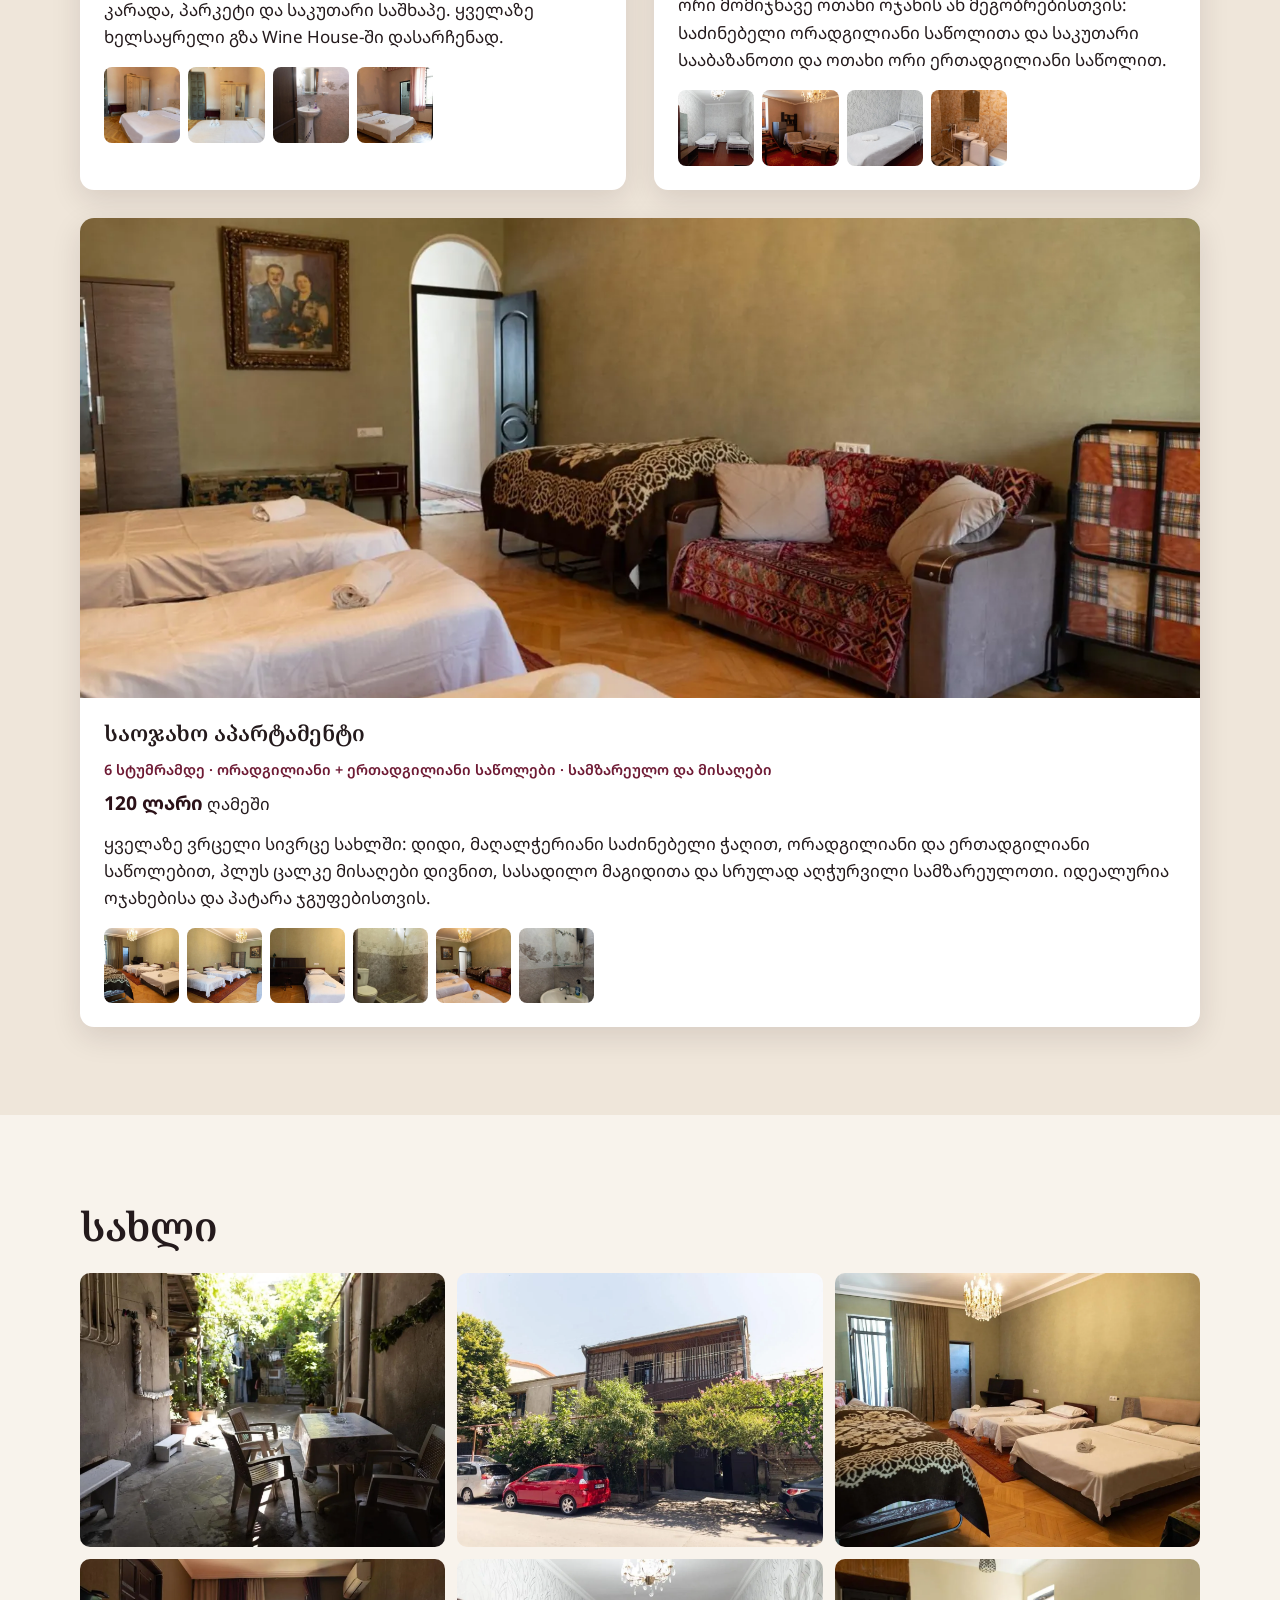
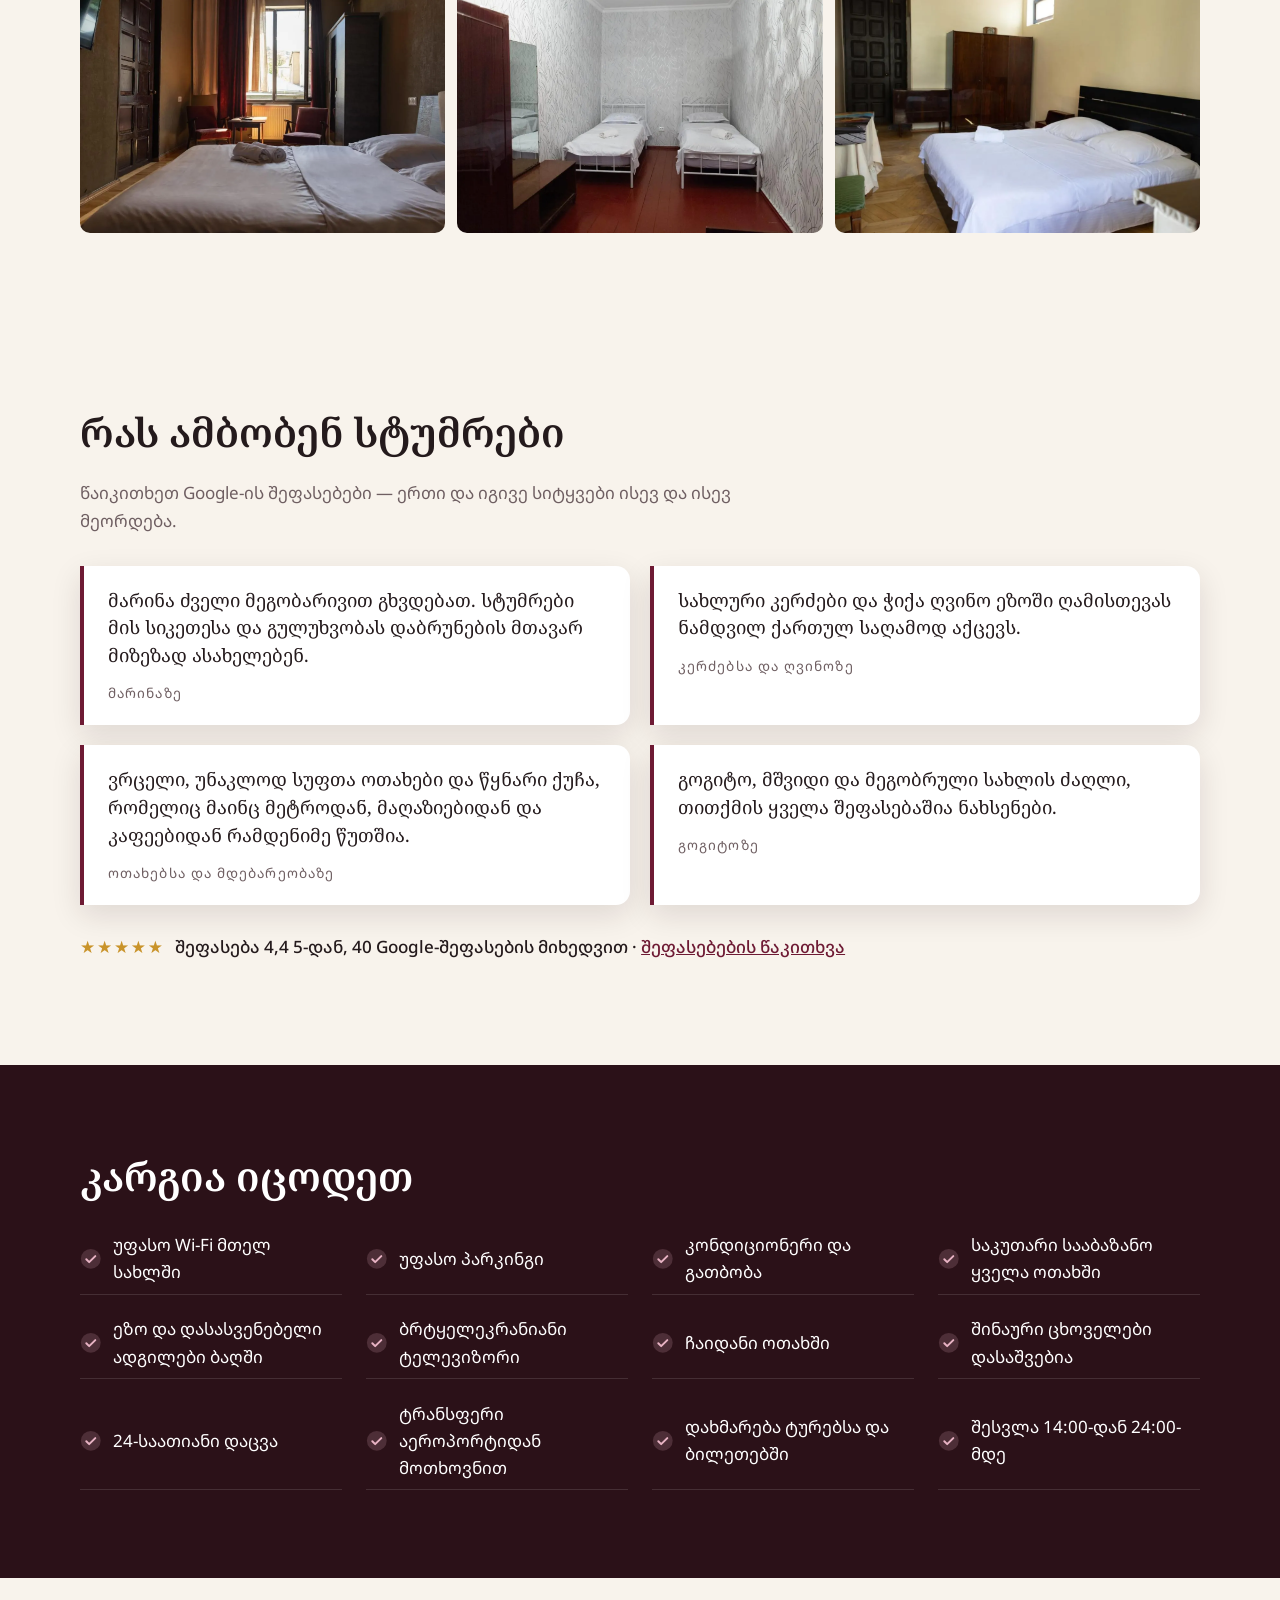
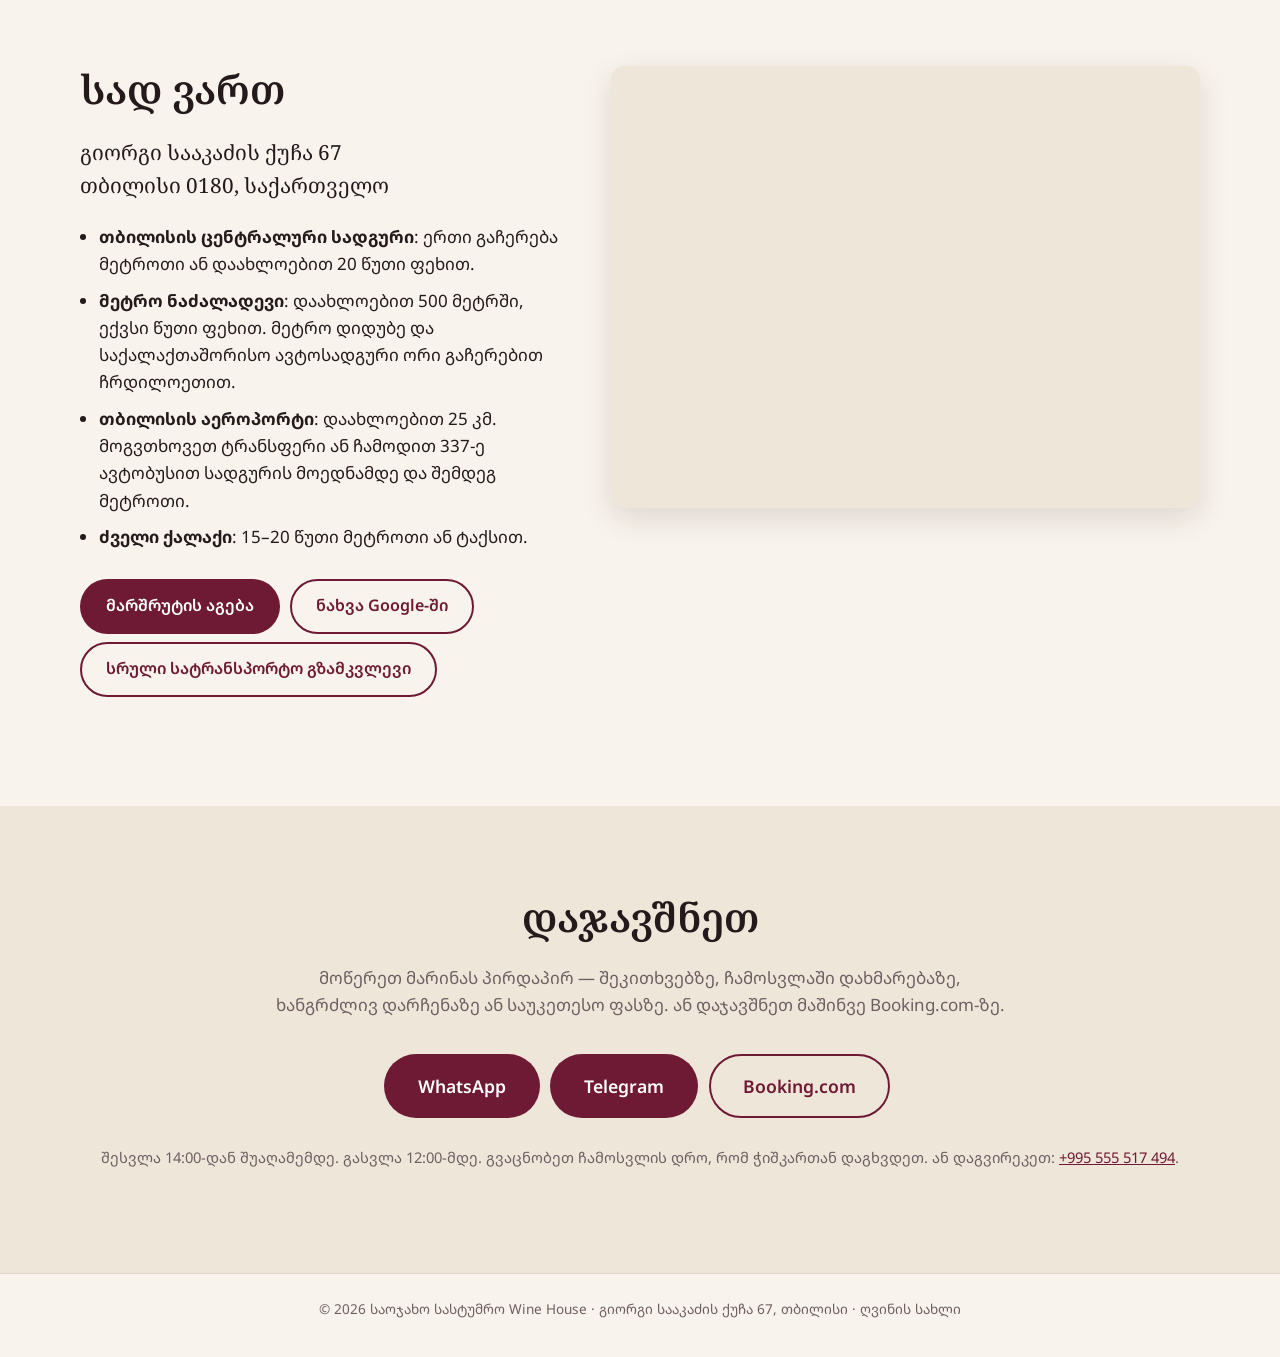
==== commit 8bf10e1f: "Add Telegram contact button beside WhatsApp on every page Co-Authored-By: Claude Fable 5.1 <noreply@" ====
--- a/ka/index.html
+++ b/ka/index.html
@@ -74,6 +74,7 @@
       <div class="hero-actions">
         <a class="btn btn-primary" href="https://www.booking.com/hotel/ge/royal-arch.html" target="_blank" rel="noopener">თავისუფალი ადგილების ნახვა</a>
         <a class="btn btn-ghost" href="https://wa.me/995555517494" target="_blank" rel="noopener">მოგვწერეთ WhatsApp-ში</a>
+        <a class="btn btn-ghost" href="https://t.me/+995555517494" target="_blank" rel="noopener">Telegram</a>
       </div>
     </div>
   </section>
@@ -298,6 +299,7 @@
       <p class="section-lead">მოწერეთ მარინას პირდაპირ — შეკითხვებზე, ჩამოსვლაში დახმარებაზე, ხანგრძლივ დარჩენაზე ან საუკეთესო ფასზე. ან დაჯავშნეთ მაშინვე Booking.com-ზე.</p>
       <div class="contact-actions">
         <a class="btn btn-primary btn-lg" href="https://wa.me/995555517494" target="_blank" rel="noopener">WhatsApp</a>
+        <a class="btn btn-primary btn-lg" href="https://t.me/+995555517494" target="_blank" rel="noopener">Telegram</a>
         <a class="btn btn-ghost btn-lg" href="https://www.booking.com/hotel/ge/royal-arch.html" target="_blank" rel="noopener">Booking.com</a>
       </div>
       <p class="small">შესვლა 14:00-დან შუაღამემდე. გასვლა 12:00-მდე. გვაცნობეთ ჩამოსვლის დრო, რომ ჭიშკართან დაგხვდეთ. ან დაგვირეკეთ: <a href="tel:+995555517494">+995 555 517 494</a>.</p>
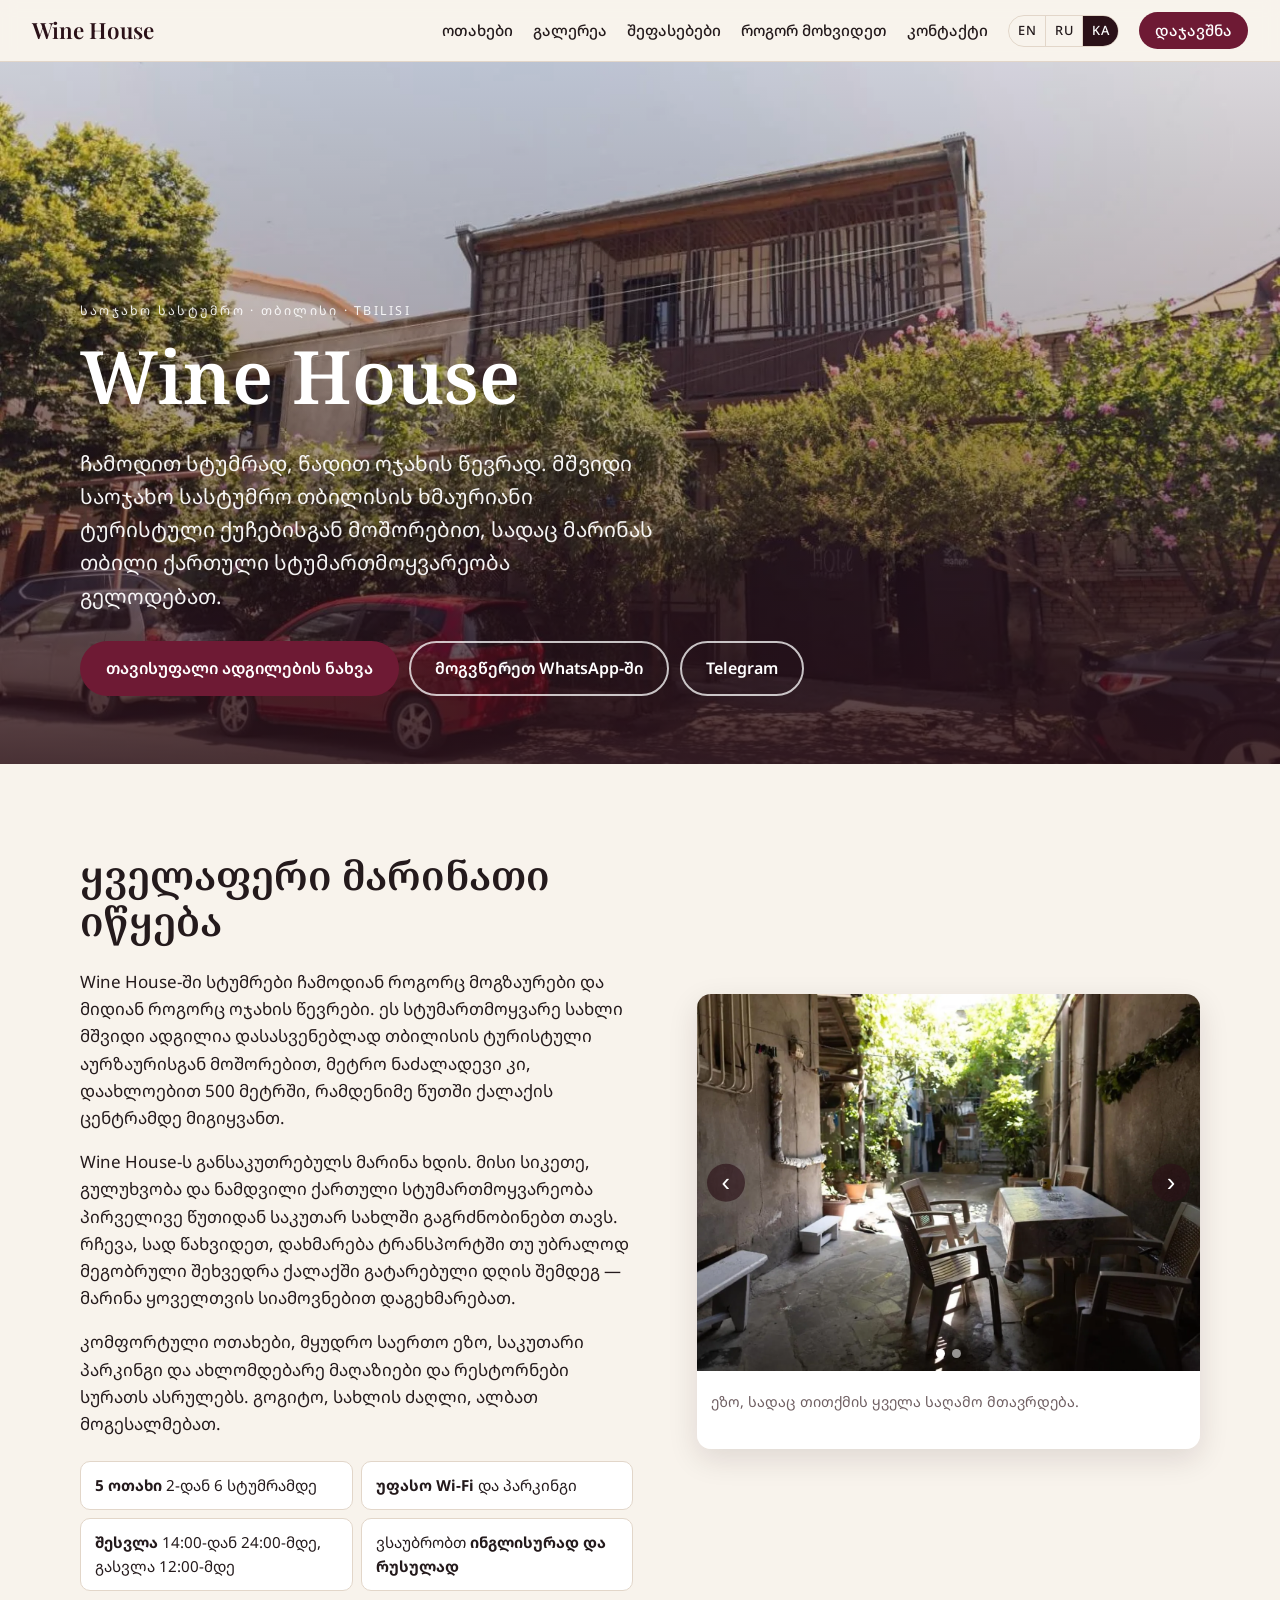
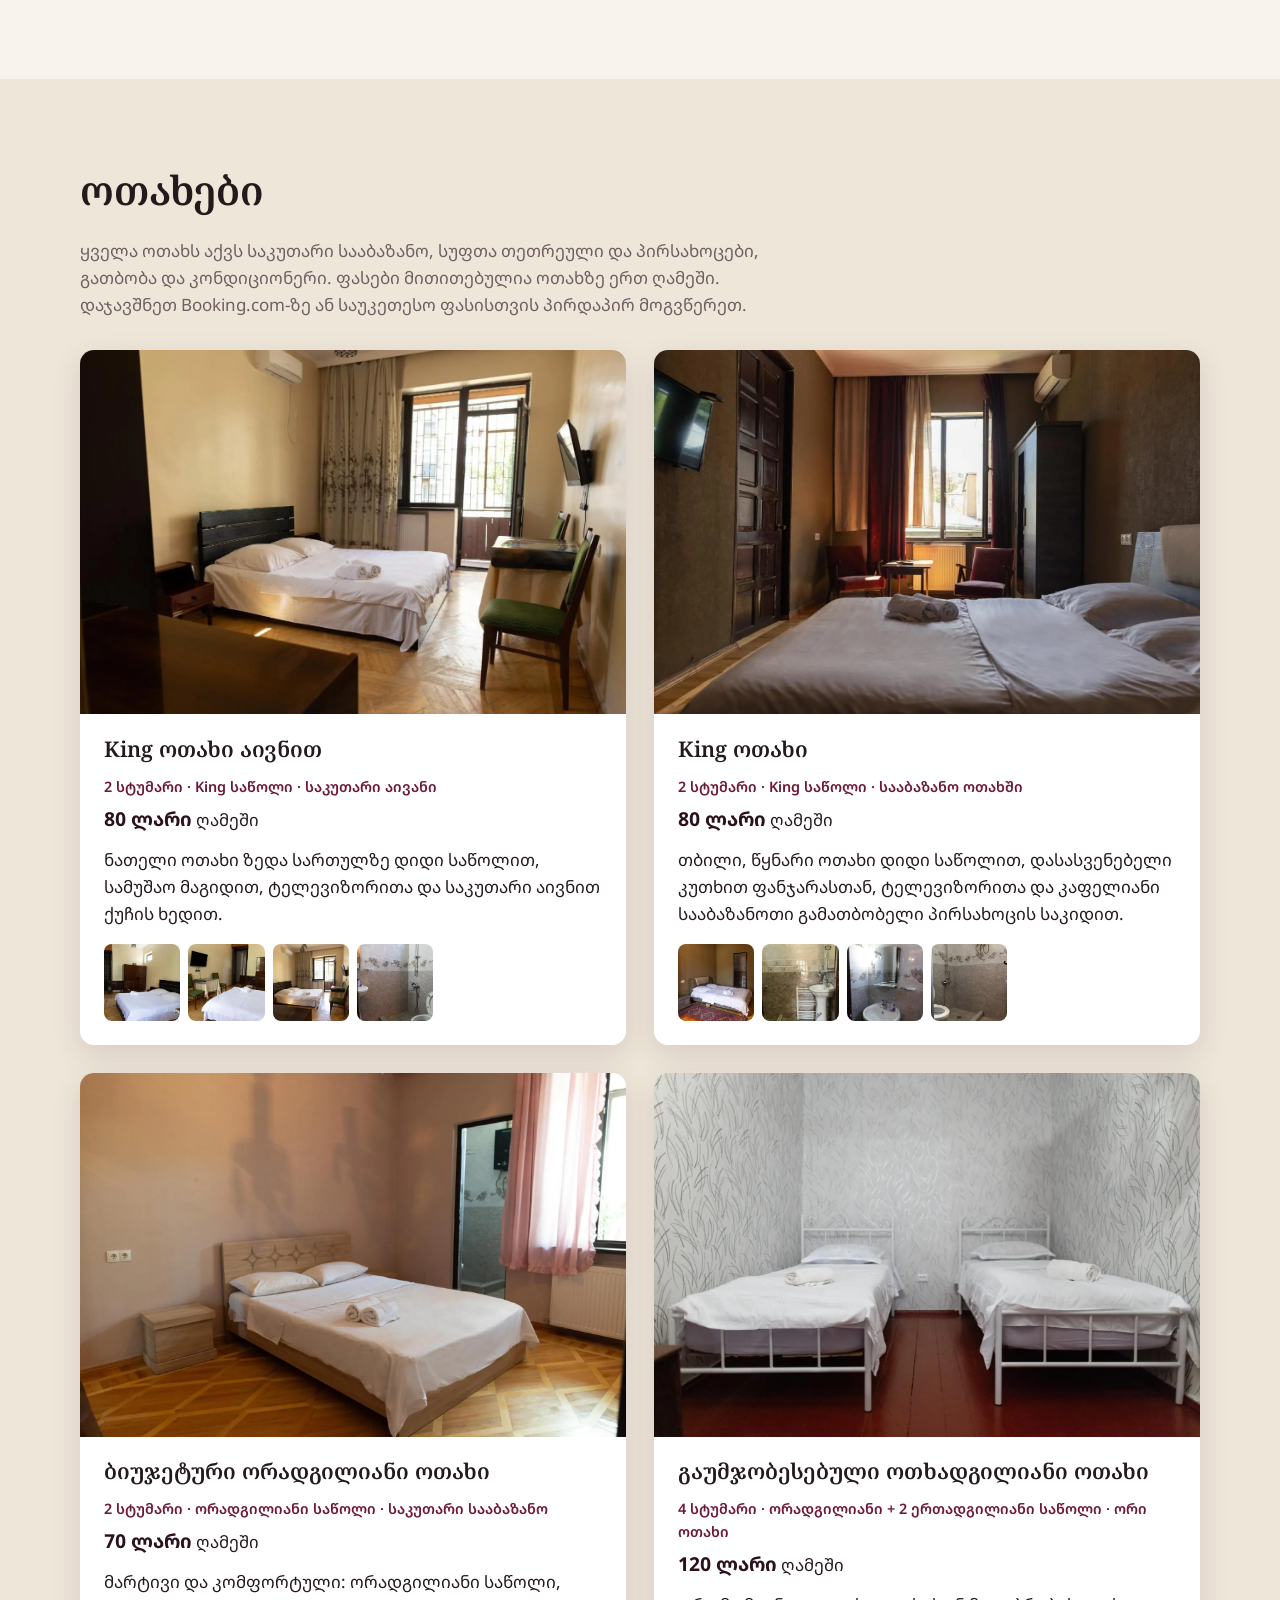
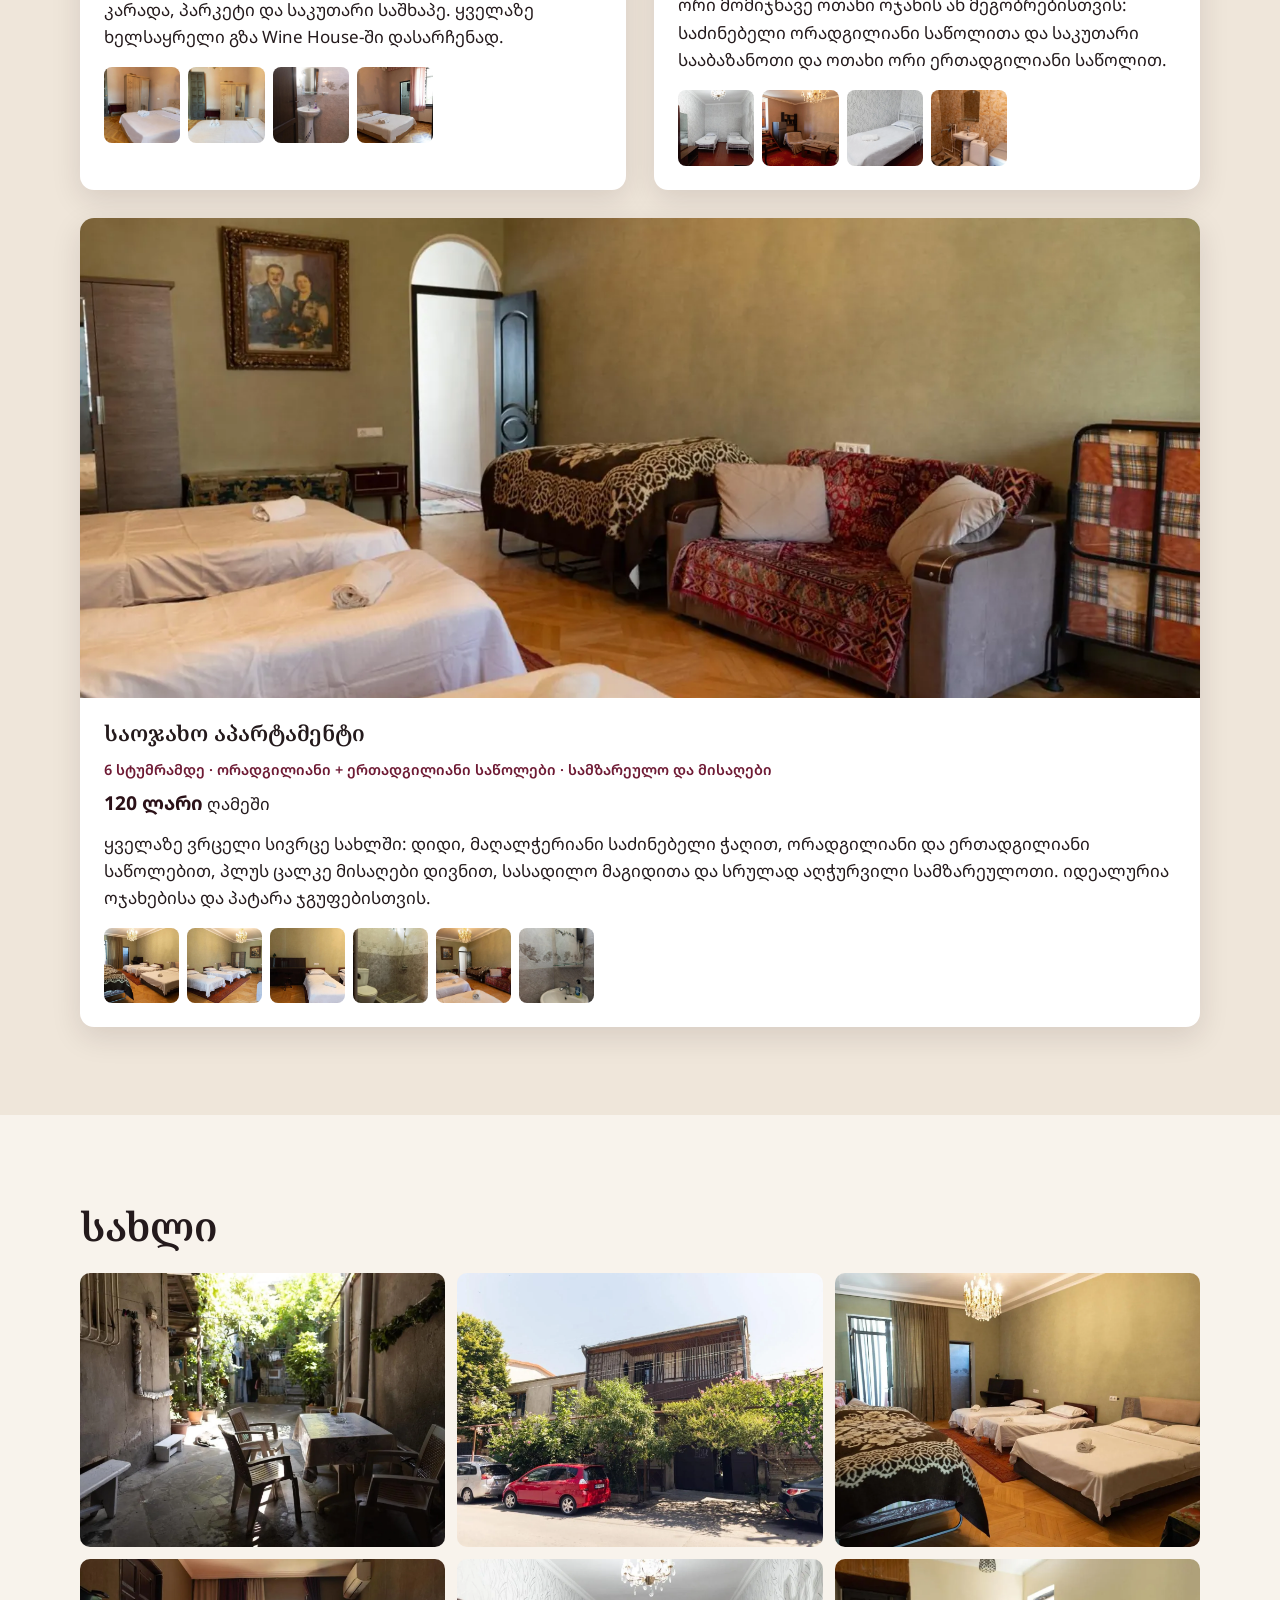
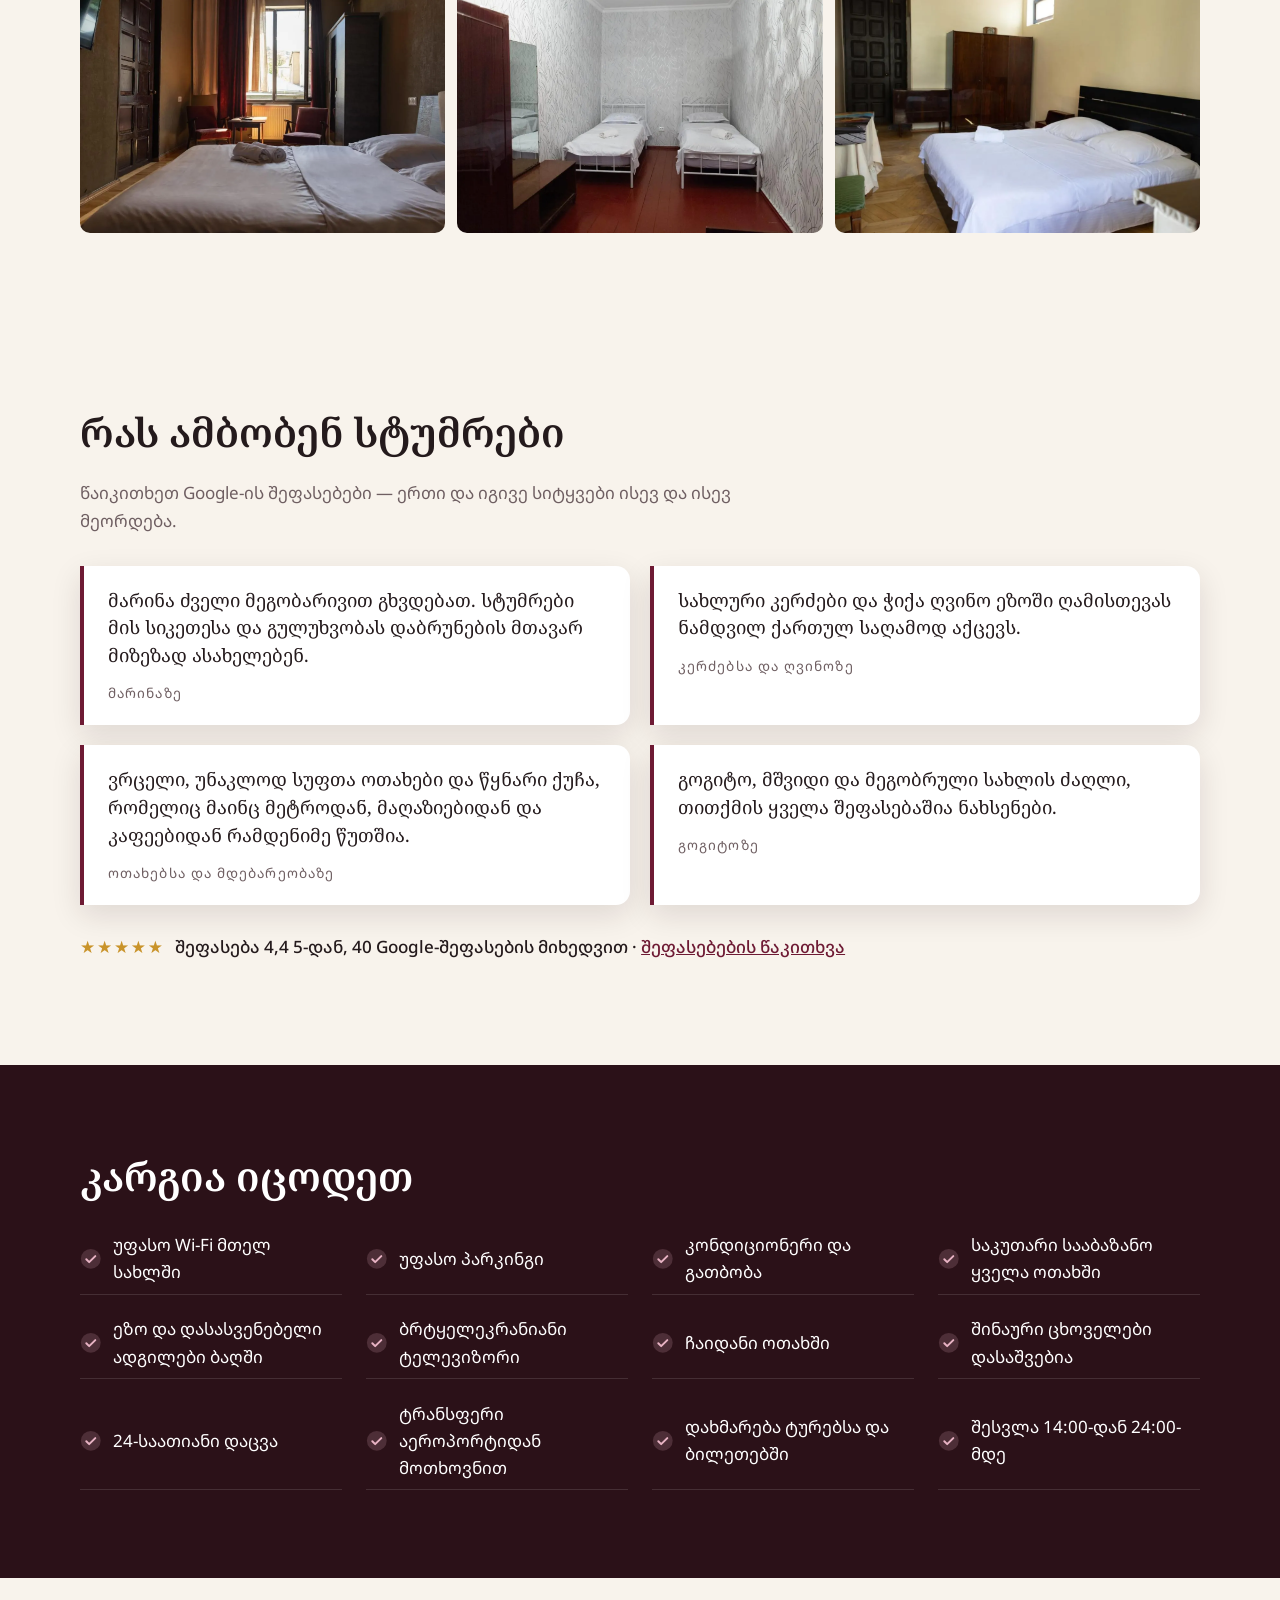
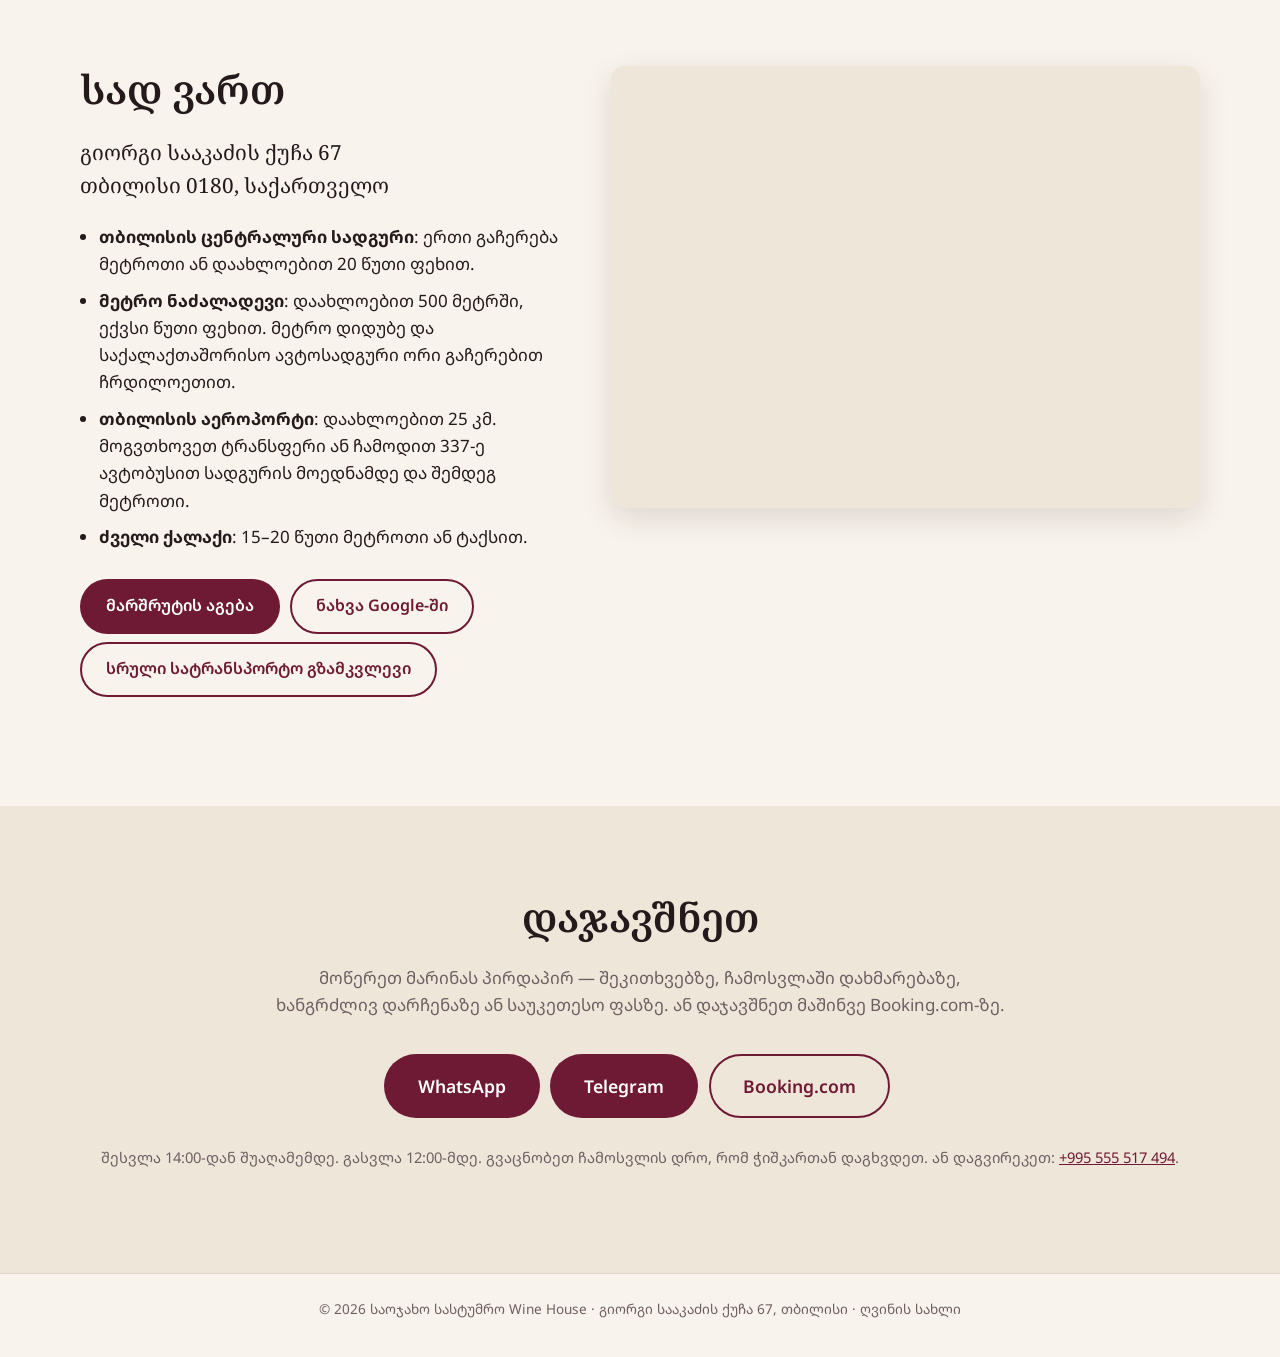
==== commit 628d7a3f: "King Room: use the window shot as cover, drop duplicated bathroom photo from the card Co-Authored-By" ====
--- a/ka/index.html
+++ b/ka/index.html
@@ -135,8 +135,8 @@
         </article>
 
         <article class="room">
-          <a class="room-cover" href="../img/king-1.webp" data-full="../img/king-1.webp">
-            <img src="../img/king-1.webp" alt="King ოთახი ზეთისხილისფერი კედლებით, ხალიჩითა და სააბაზანოთი" width="1600" height="1066" loading="lazy">
+          <a class="room-cover" href="../img/king-3.webp" data-full="../img/king-3.webp">
+            <img src="../img/king-3.webp" alt="King ოთახი ზეთისხილისფერი კედლებით, ხალიჩითა და სააბაზანოთი" width="1536" height="1025" loading="lazy">
           </a>
           <div class="room-body">
             <h3>King ოთახი</h3>
@@ -144,10 +144,10 @@
             <p class="price"><strong>80 ლარი</strong> ღამეში</p>
             <p>თბილი, წყნარი ოთახი დიდი საწოლით, დასასვენებელი კუთხით ფანჯარასთან, ტელევიზორითა და კაფელიანი სააბაზანოთი გამათბობელი პირსახოცის საკიდით.</p>
             <div class="thumbs">
-              <a href="../img/king-3.webp" data-full="../img/king-3.webp"><img src="../img/king-3.webp" alt="" loading="lazy"></a>
+              <a href="../img/king-1.webp" data-full="../img/king-1.webp"><img src="../img/king-1.webp" alt="" loading="lazy"></a>
               <a href="../img/king-2.webp" data-full="../img/king-2.webp"><img src="../img/king-2.webp" alt="" loading="lazy"></a>
               <a href="../img/king-bath-1.webp" data-full="../img/king-bath-1.webp"><img src="../img/king-bath-1.webp" alt="" loading="lazy"></a>
-              <a href="../img/king-6.webp" data-full="../img/king-6.webp"><img src="../img/king-6.webp" alt="" loading="lazy"></a>
+              <a href="../img/king-bath-2.webp" data-full="../img/king-bath-2.webp"><img src="../img/king-bath-2.webp" alt="" loading="lazy"></a>
             </div>
           </div>
         </article>
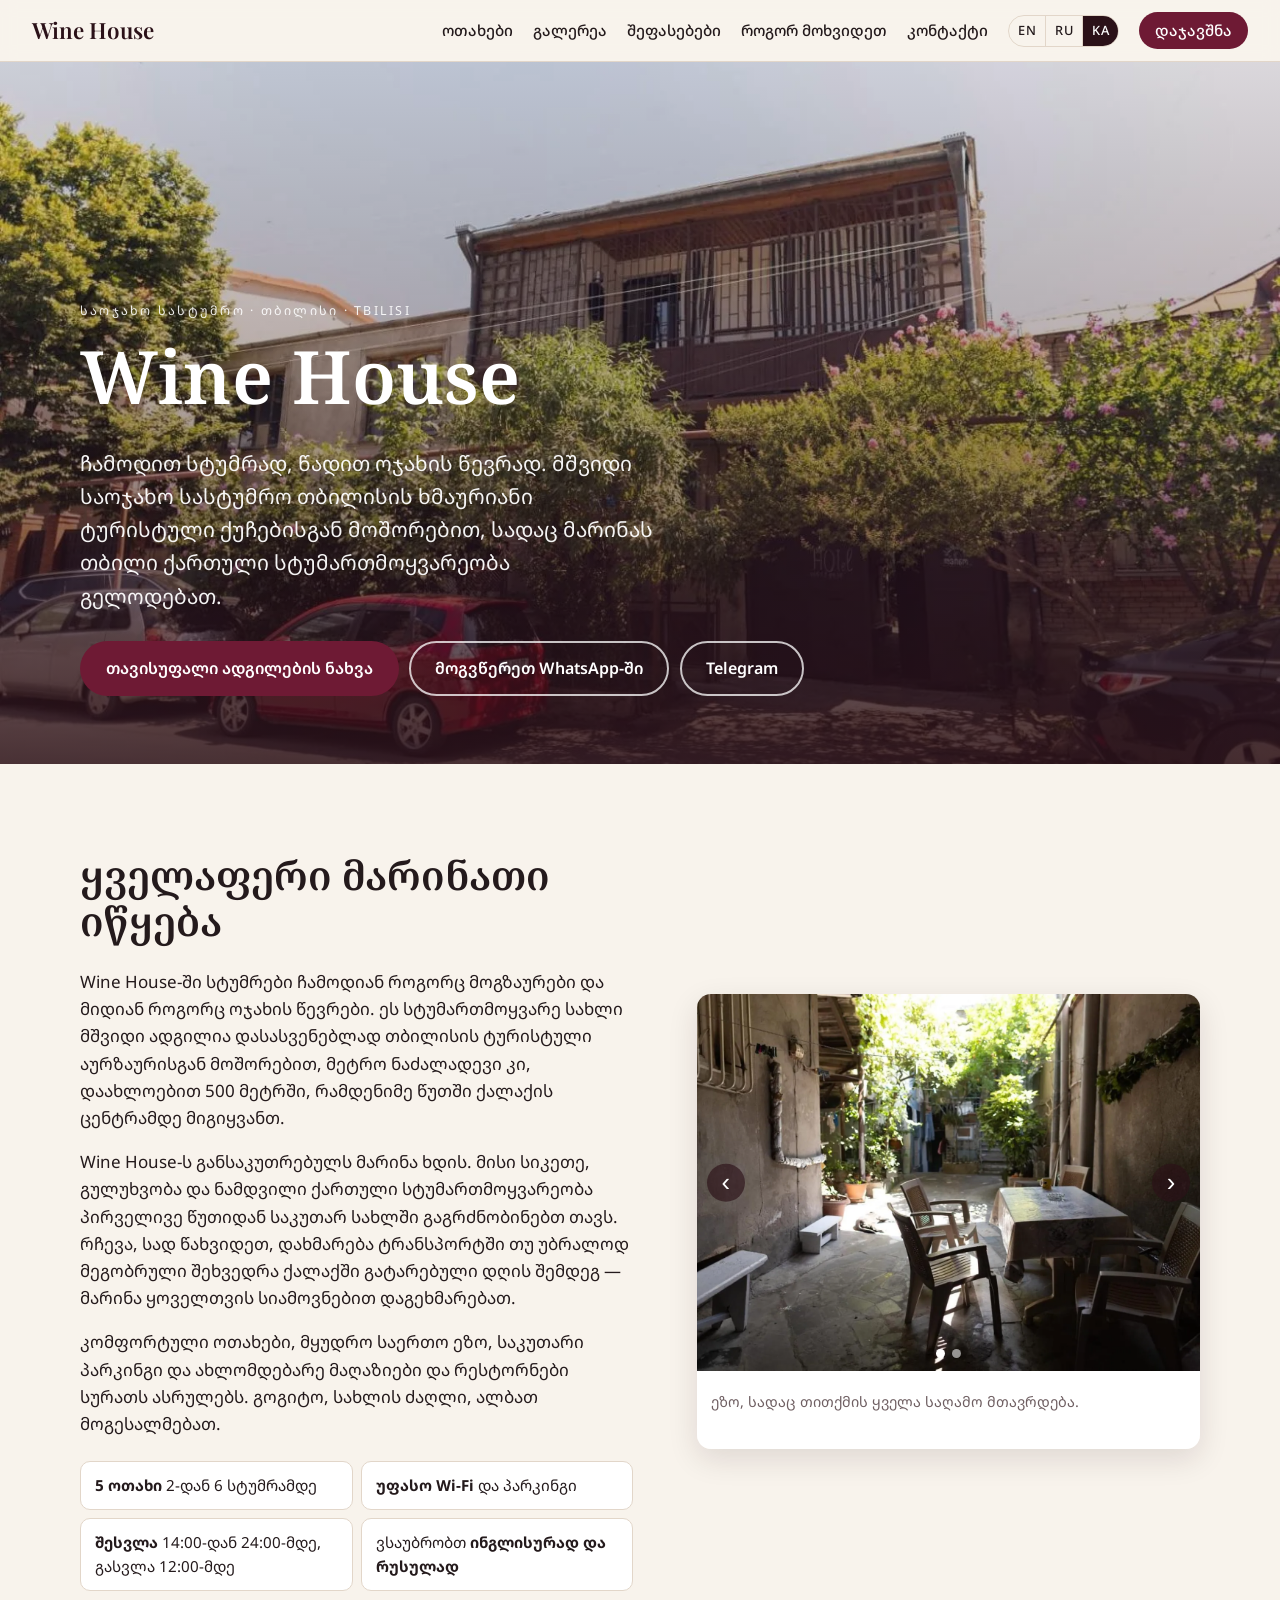
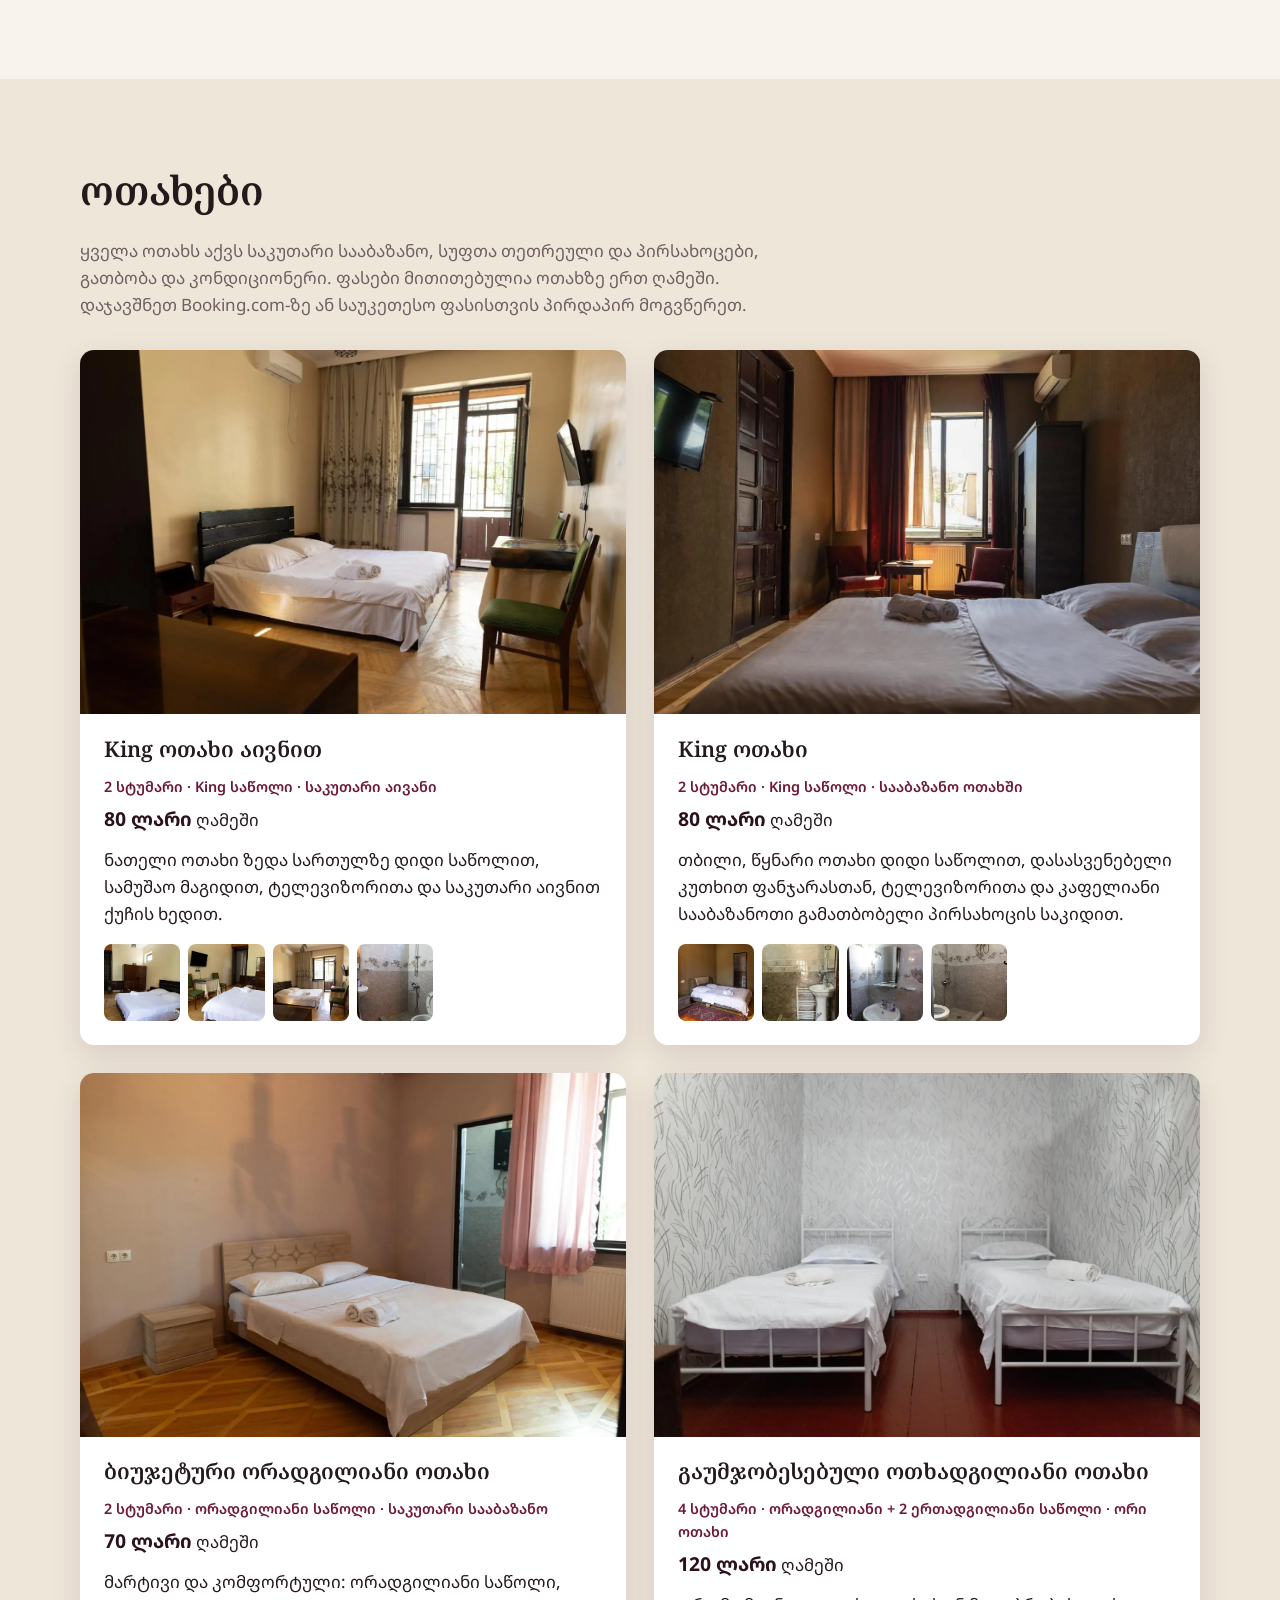
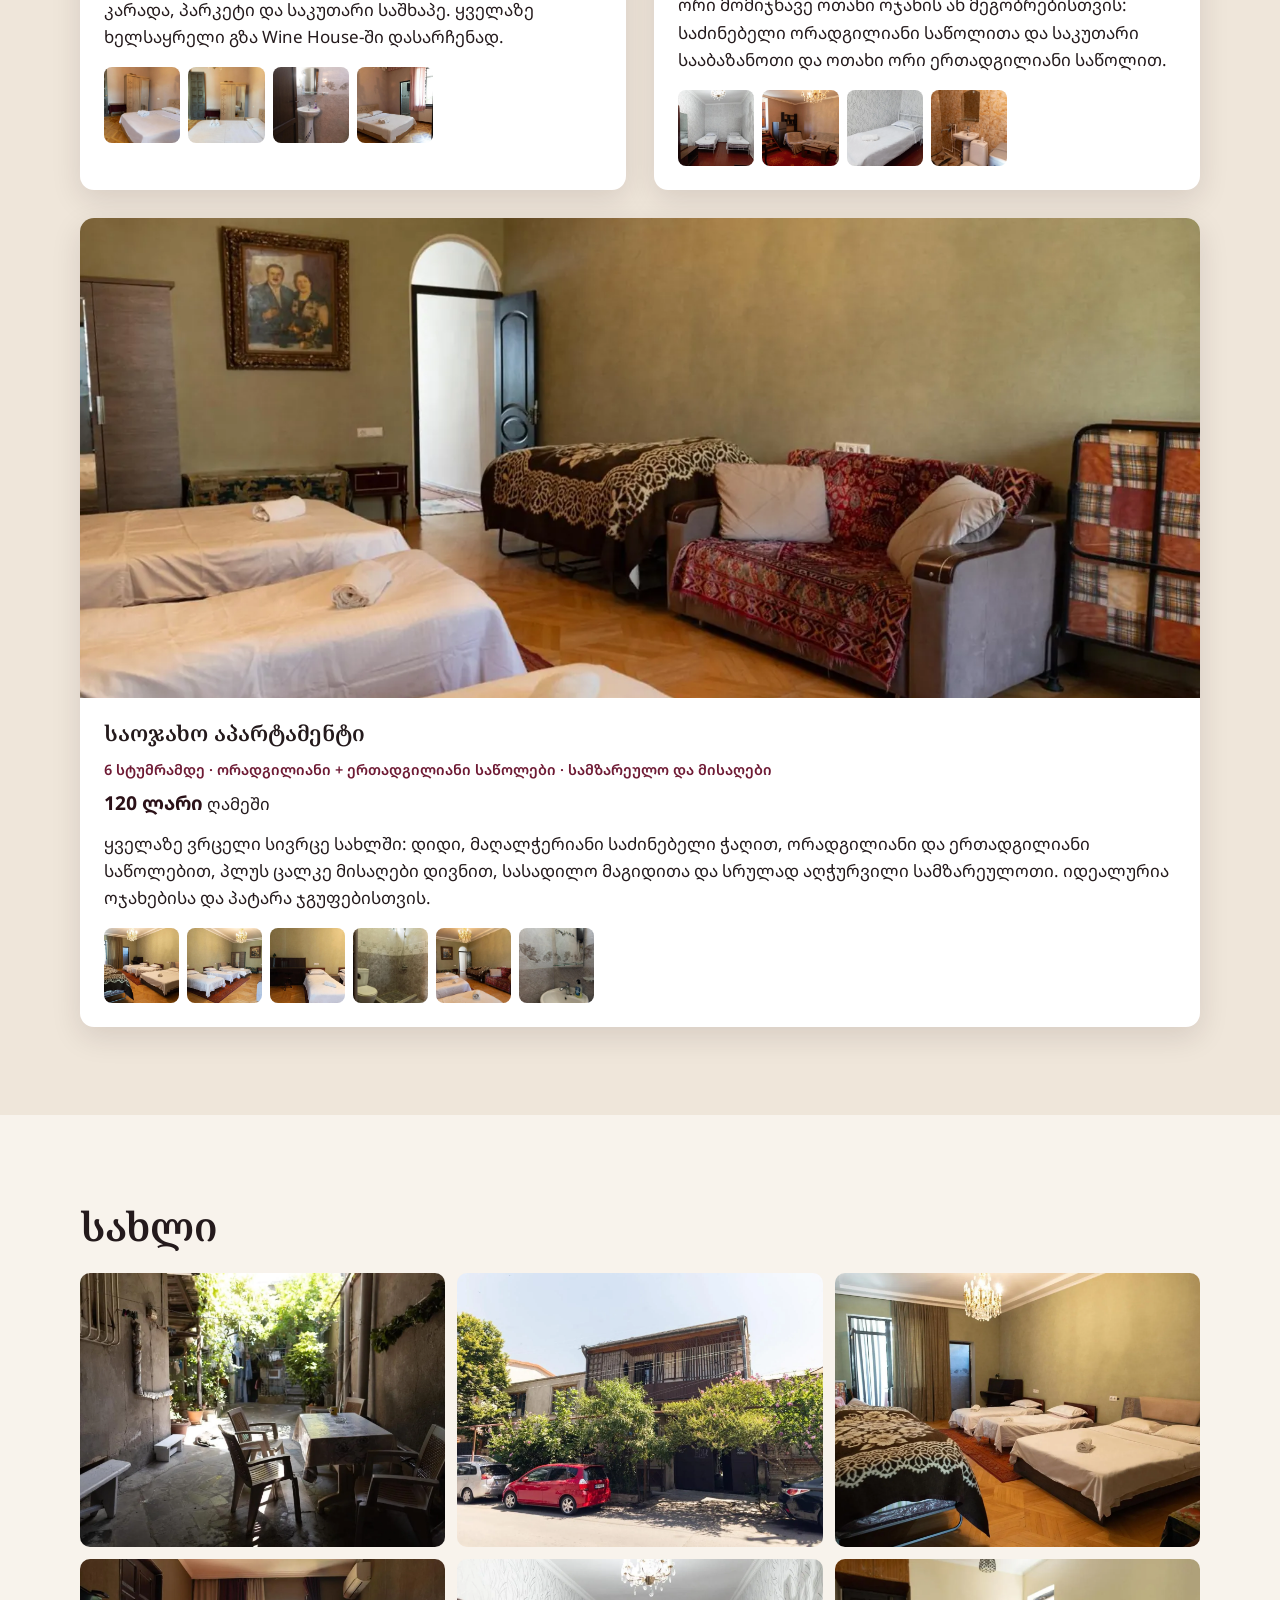
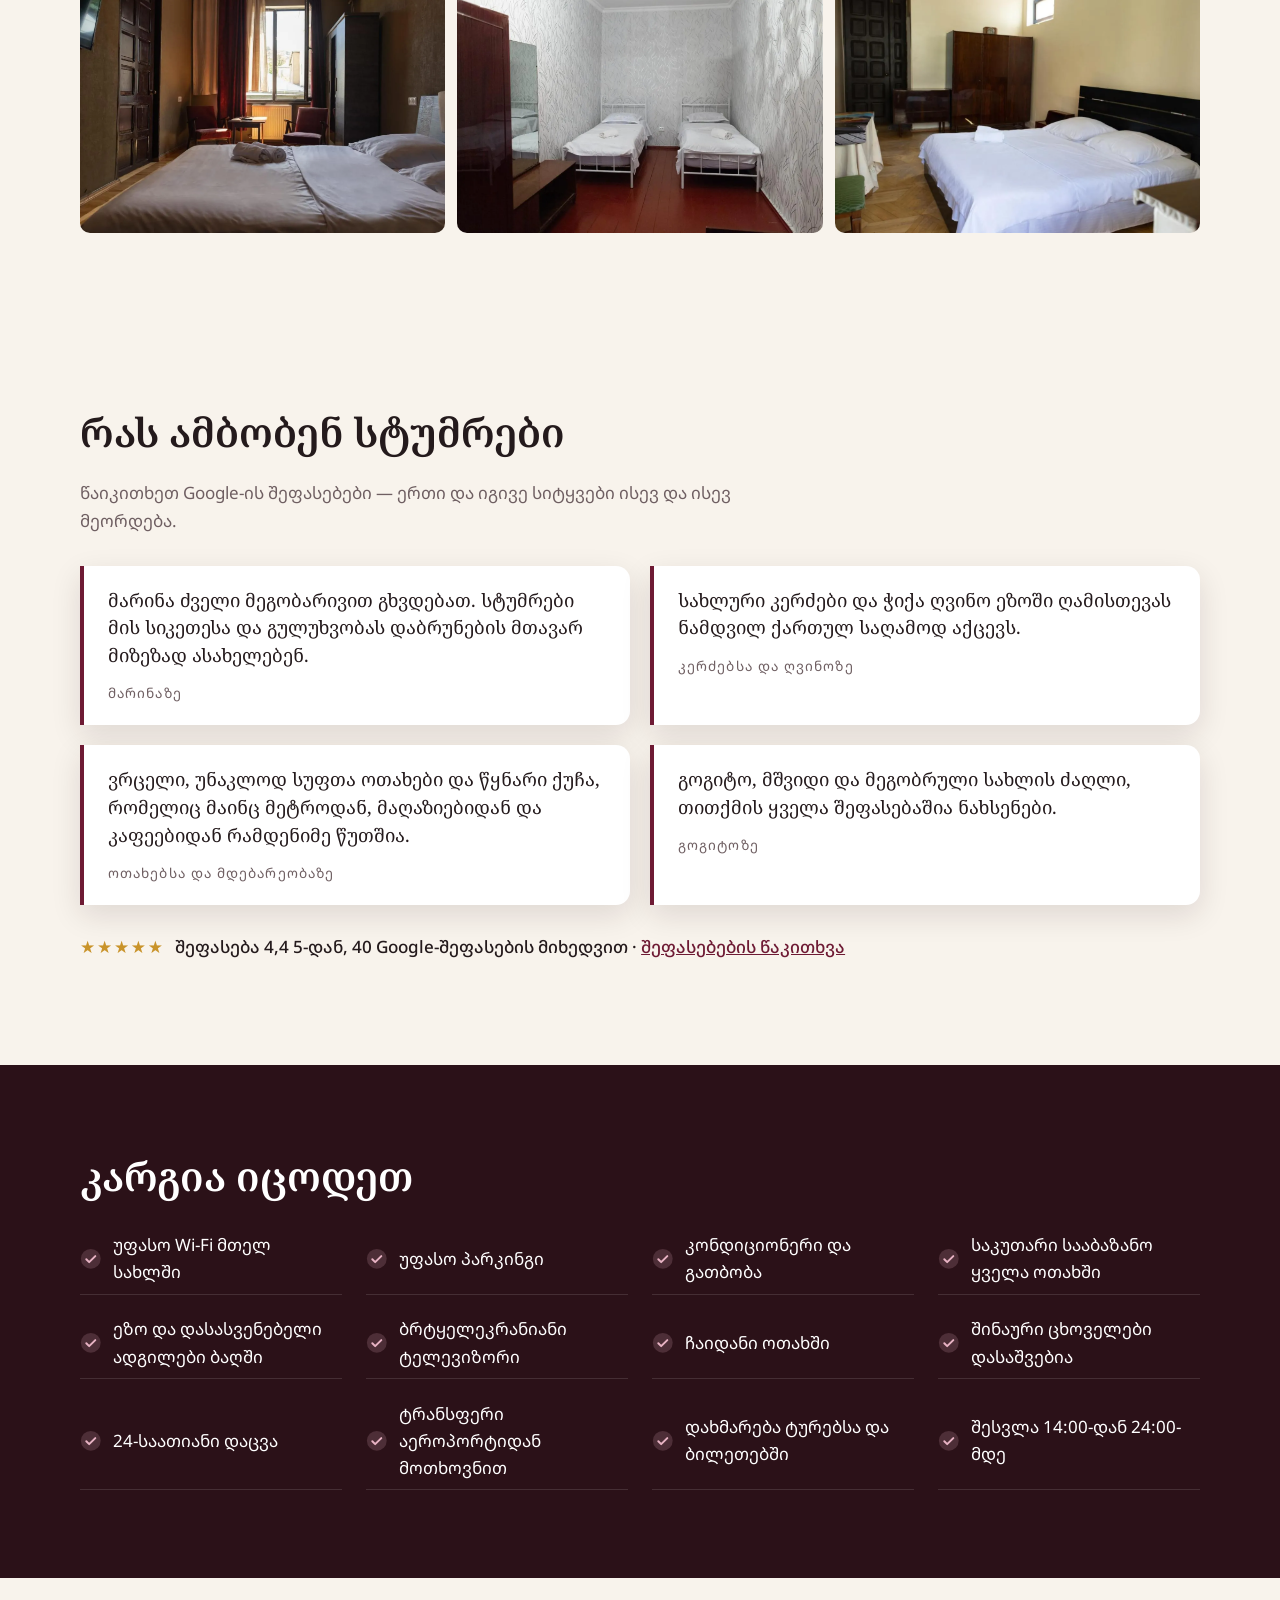
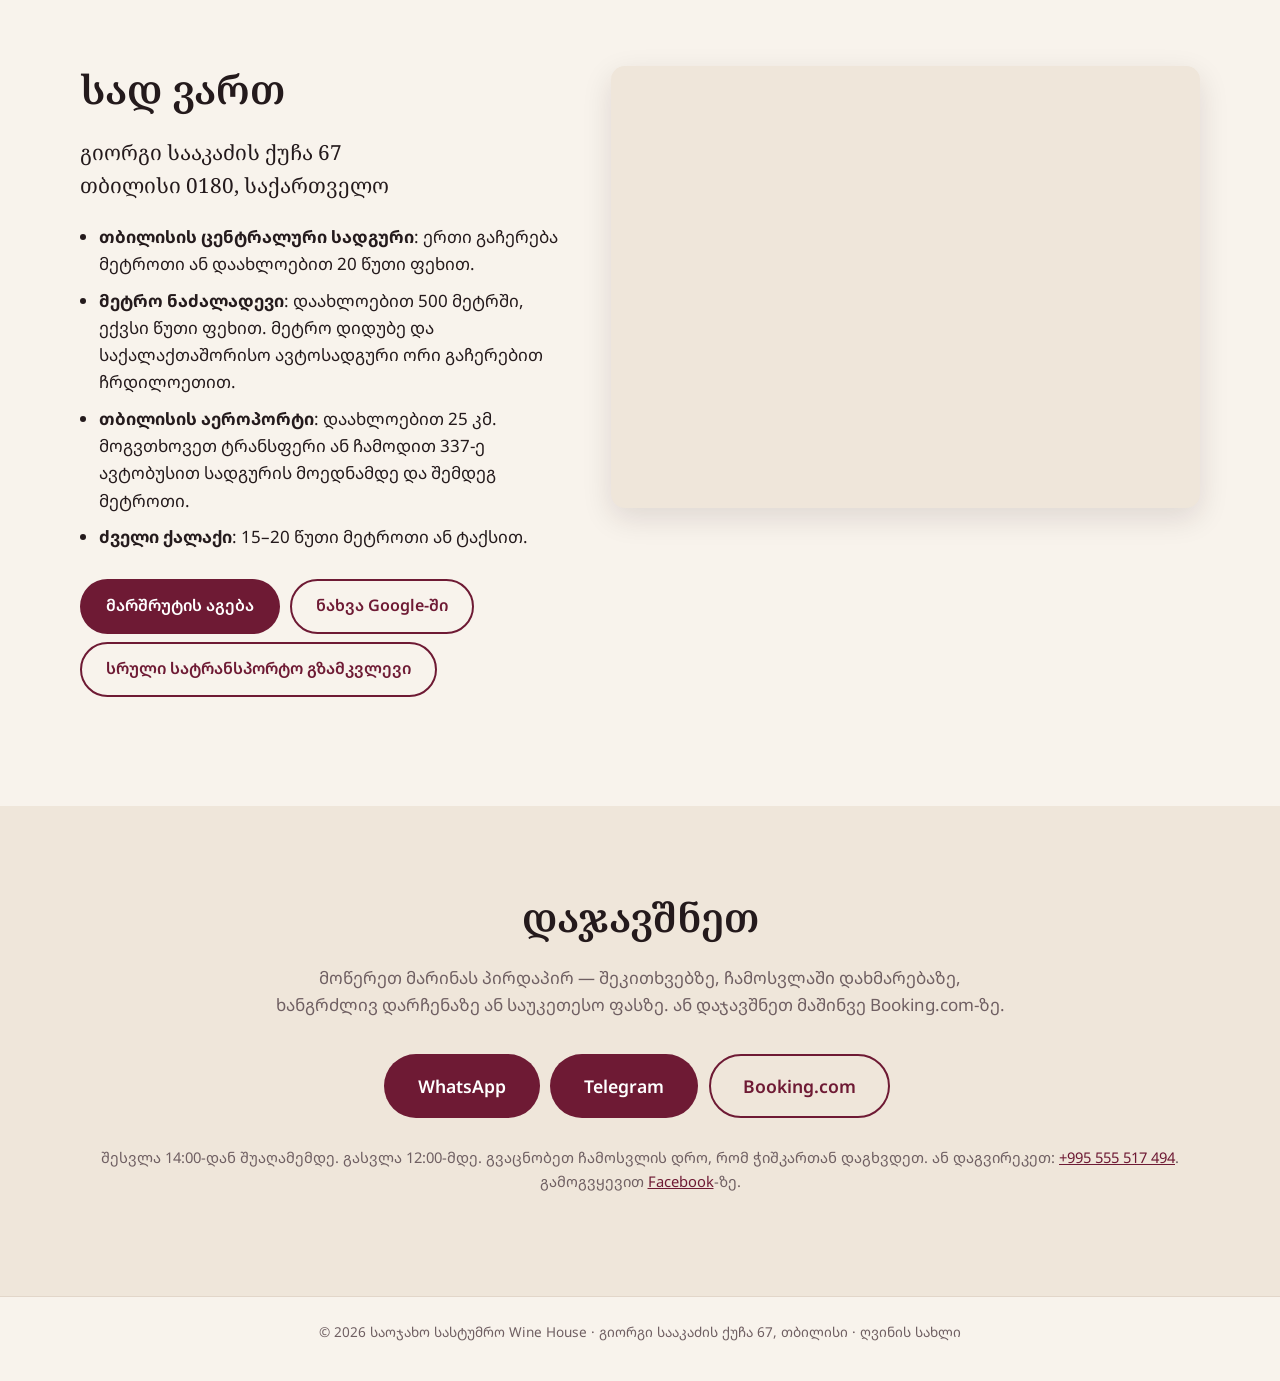
==== commit 18666e2e: "Add Facebook page link to contact section and structured data Co-Authored-By: Claude Fable 5.1 <nore" ====
--- a/ka/index.html
+++ b/ka/index.html
@@ -25,6 +25,7 @@
     "@type": "LodgingBusiness",
     "name": "Wine House",
     "url": "https://www.wine-house.ge/",
+    "sameAs": ["https://www.facebook.com/TbilisiWineHouse", "https://www.booking.com/hotel/ge/royal-arch.html"],
     "image": "https://www.wine-house.ge/img/og.jpg",
     "address": {
       "@type": "PostalAddress",
@@ -302,7 +303,7 @@
         <a class="btn btn-primary btn-lg" href="https://t.me/+995555517494" target="_blank" rel="noopener">Telegram</a>
         <a class="btn btn-ghost btn-lg" href="https://www.booking.com/hotel/ge/royal-arch.html" target="_blank" rel="noopener">Booking.com</a>
       </div>
-      <p class="small">შესვლა 14:00-დან შუაღამემდე. გასვლა 12:00-მდე. გვაცნობეთ ჩამოსვლის დრო, რომ ჭიშკართან დაგხვდეთ. ან დაგვირეკეთ: <a href="tel:+995555517494">+995 555 517 494</a>.</p>
+      <p class="small">შესვლა 14:00-დან შუაღამემდე. გასვლა 12:00-მდე. გვაცნობეთ ჩამოსვლის დრო, რომ ჭიშკართან დაგხვდეთ. ან დაგვირეკეთ: <a href="tel:+995555517494">+995 555 517 494</a>. გამოგვყევით <a href="https://www.facebook.com/TbilisiWineHouse" target="_blank" rel="noopener">Facebook</a>-ზე.</p>
     </div>
   </section>
 
